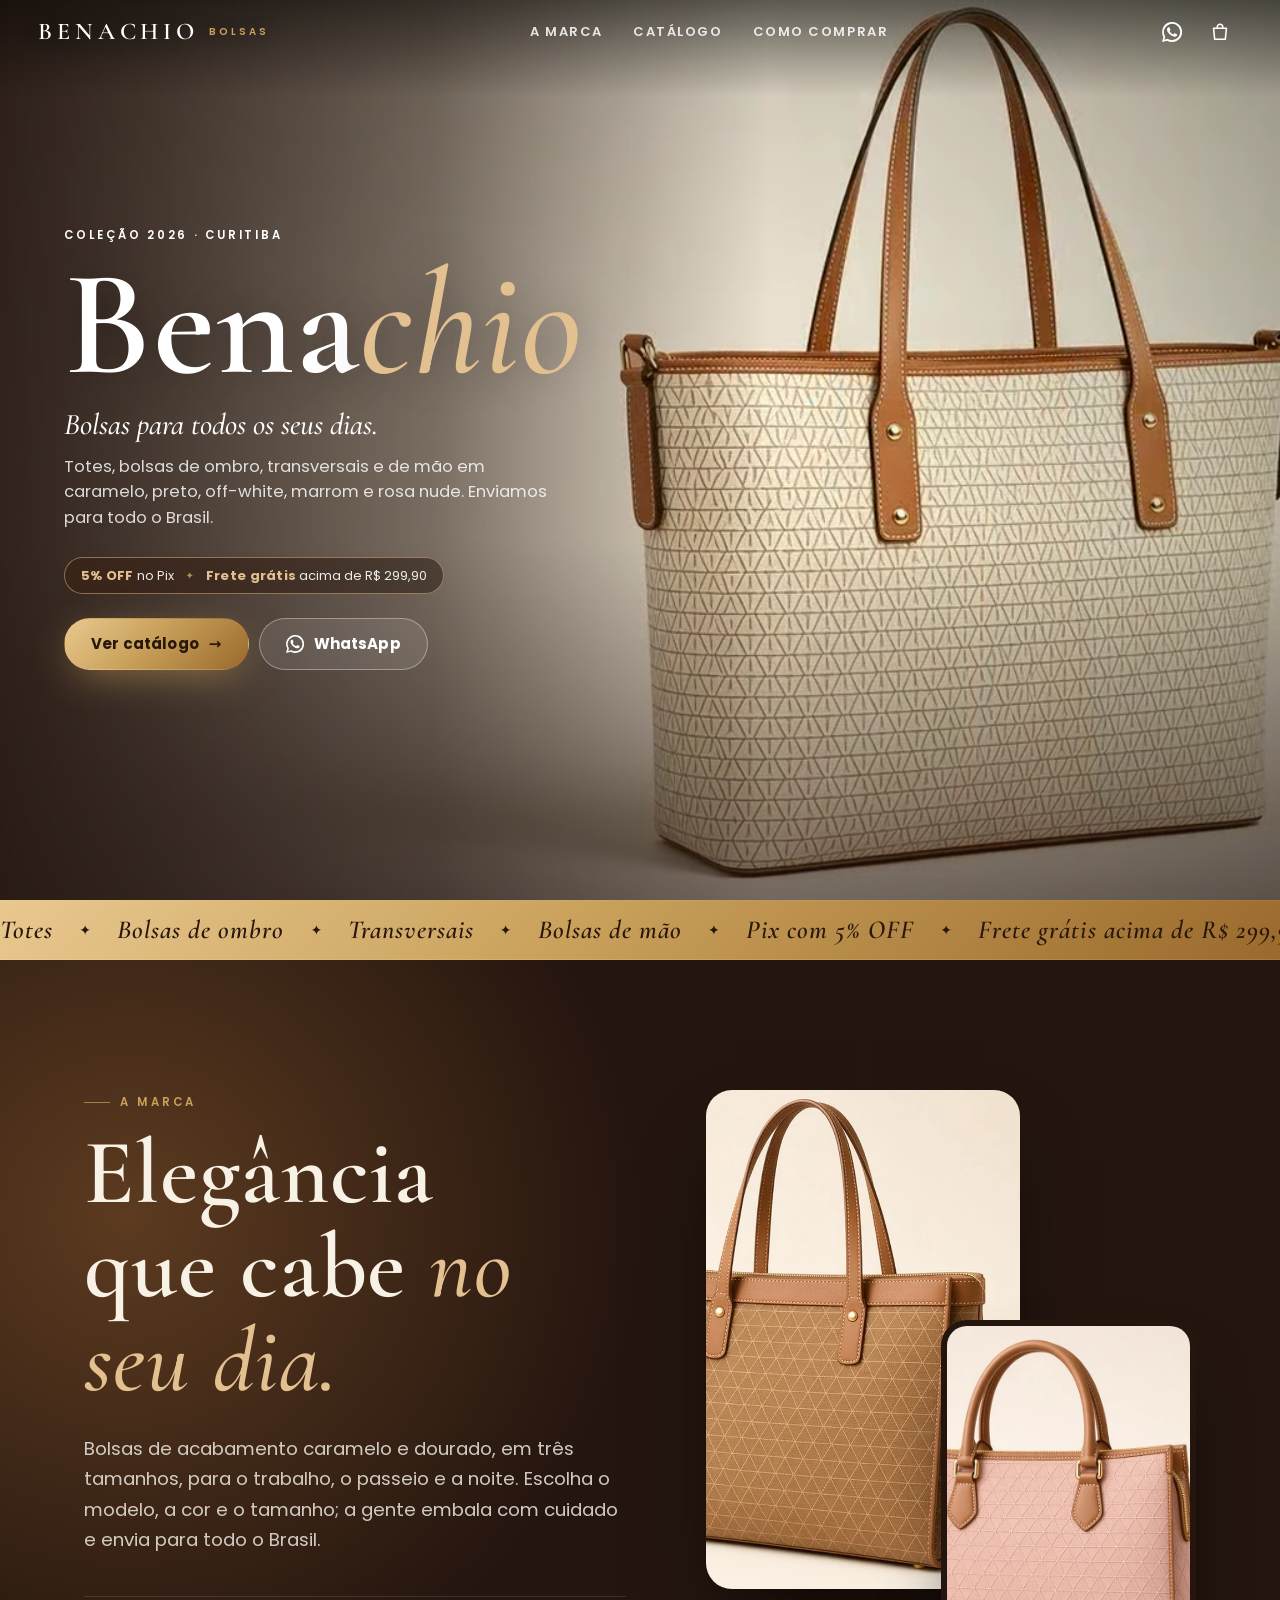
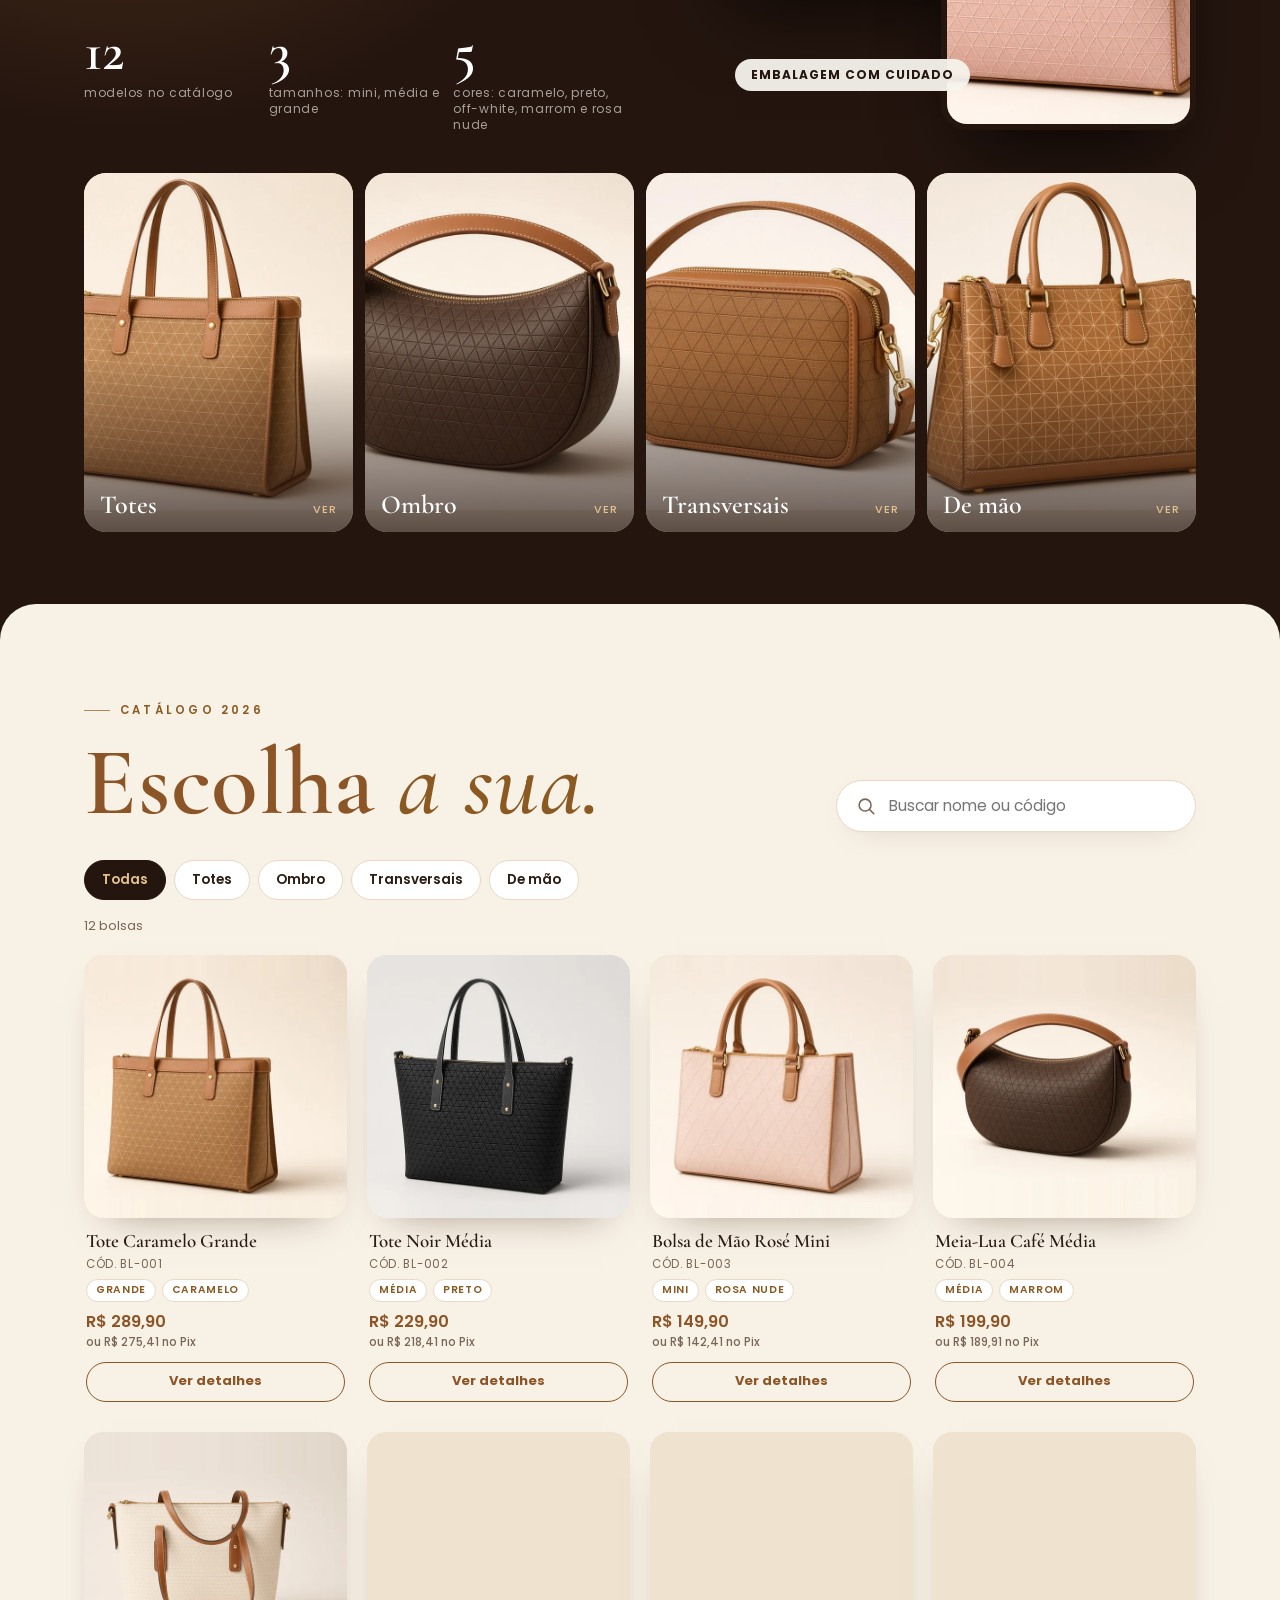
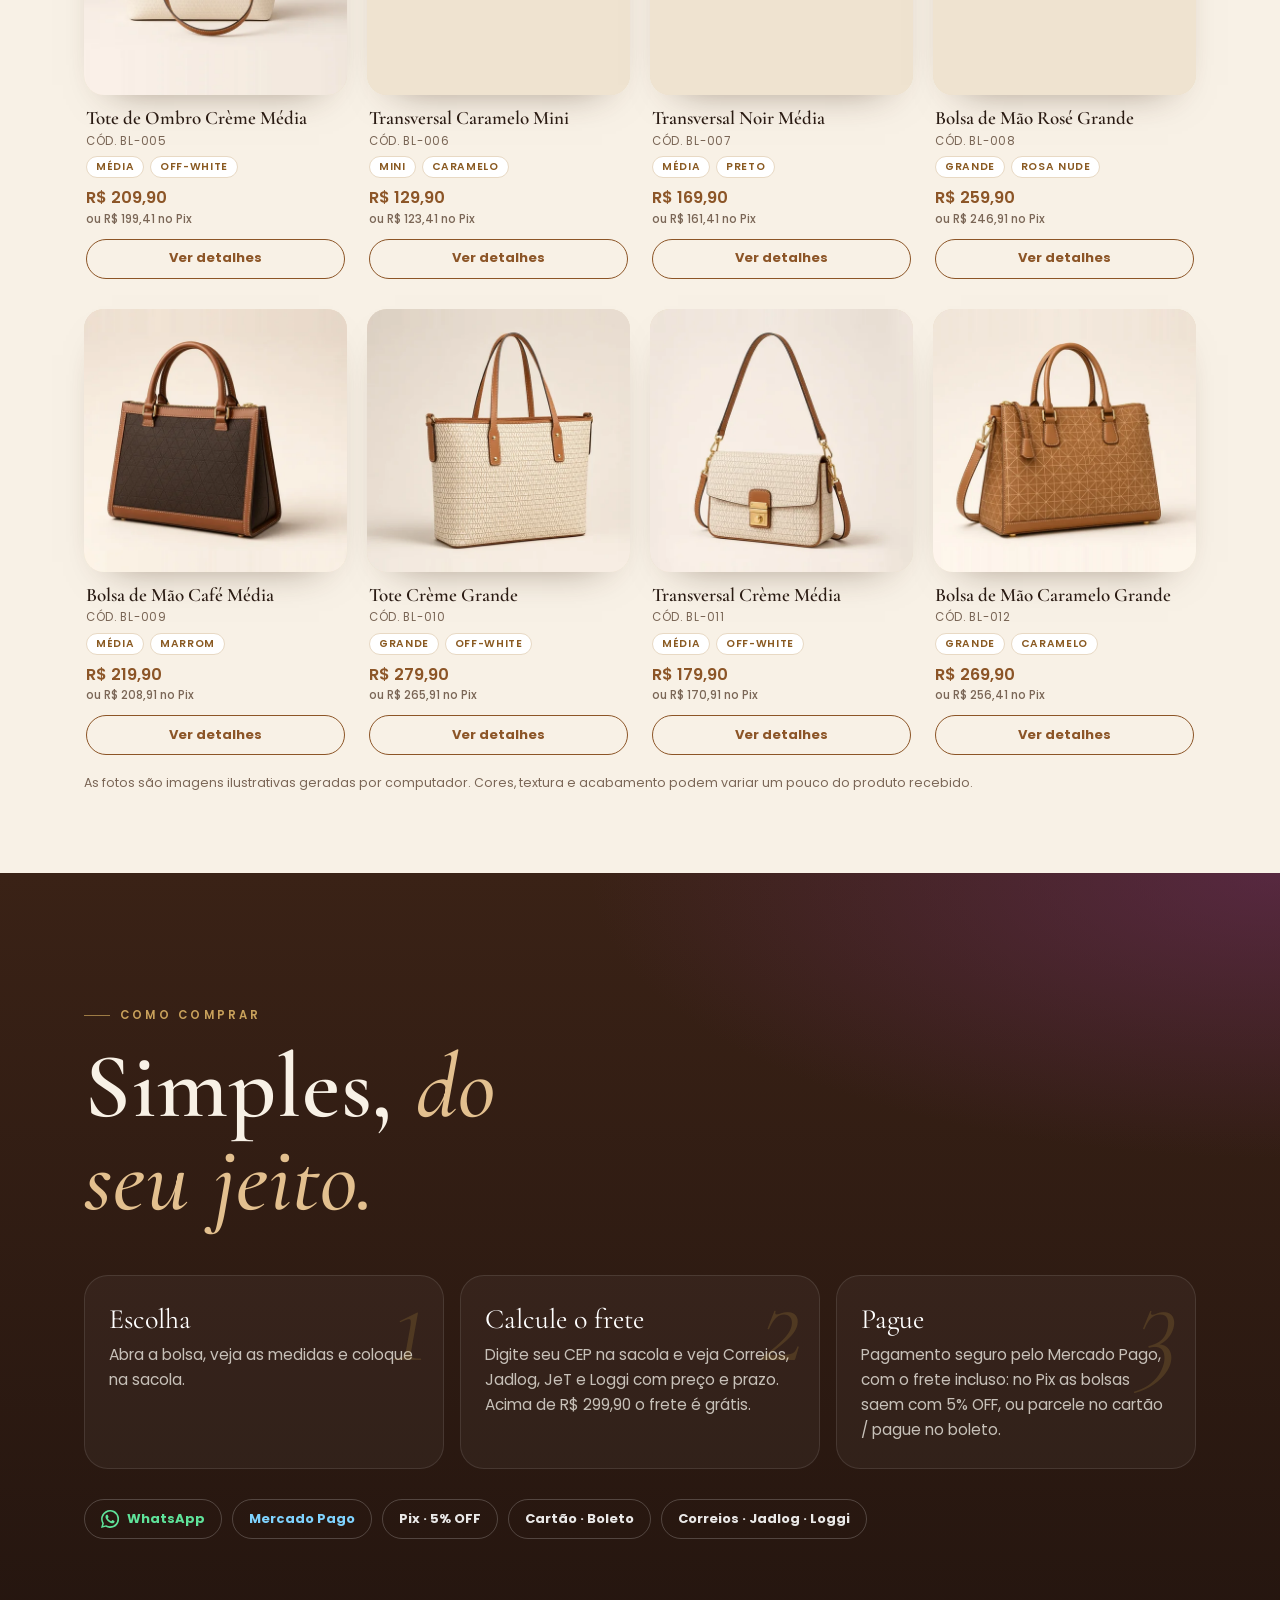
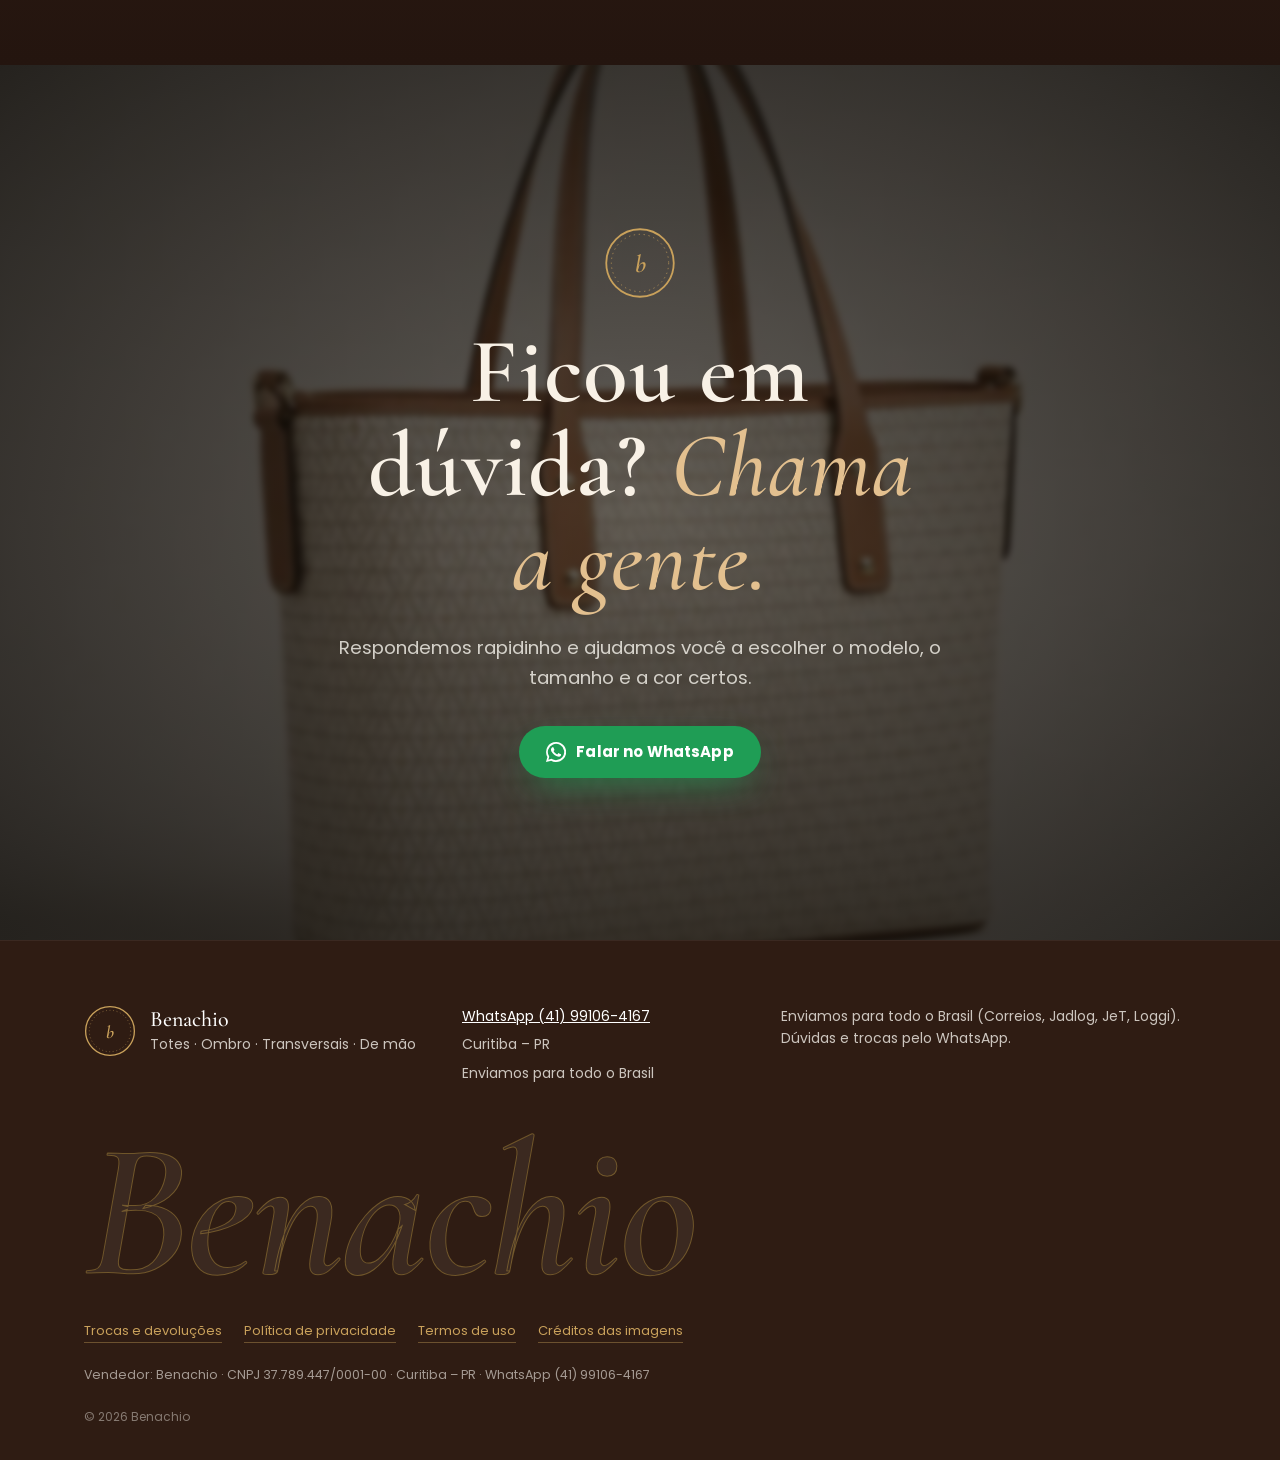
==== index.html @ b6550120 "Benachio: site da loja de bolsas" ====
<!doctype html>
<html lang="pt-BR">
<head>
<meta charset="utf-8">
<meta name="viewport" content="width=device-width, initial-scale=1, viewport-fit=cover">
<title>Benachio | Totes, bolsas de ombro, transversais e de mão · Curitiba</title>
<meta name="description" content="Benachio: totes, bolsas de ombro, transversais e de mão em caramelo, preto, off-white, marrom e rosa nude. Curitiba, envio para todo o Brasil. Pague no Pix com 5% OFF.">
<meta name="theme-color" content="#24150f">
<link rel="canonical" href="https://ricksanches5567-art.github.io/benachio/">
<link rel="icon" href="favicon.svg" type="image/svg+xml">
<meta property="og:type" content="website">
<meta property="og:locale" content="pt_BR">
<meta property="og:site_name" content="Benachio">
<meta property="og:title" content="Benachio">
<meta property="og:description" content="Totes, ombro, transversais e bolsas de mão. Curitiba | enviamos para todo o Brasil. Pix com 5% OFF.">
<meta property="og:url" content="https://ricksanches5567-art.github.io/benachio/">
<meta property="og:image" content="https://ricksanches5567-art.github.io/benachio/img/og.jpg">
<meta property="og:image:width" content="1200">
<meta property="og:image:height" content="630">
<meta name="twitter:card" content="summary_large_image">
<link rel="preconnect" href="https://fonts.googleapis.com">
<link rel="preconnect" href="https://fonts.gstatic.com" crossorigin>
<link href="https://fonts.googleapis.com/css2?family=Cormorant+Garamond:ital,wght@0,500;0,600;0,700;1,500;1,600&family=Poppins:wght@400;500;600;700&display=swap" rel="stylesheet">
<link rel="preload" as="image" href="video/hero-m-poster.webp" media="(max-width: 767px)">
<link rel="preload" as="image" href="video/hero-d-poster.webp" media="(min-width: 768px)">
<link rel="stylesheet" href="css/style.css?v=m1">
<link rel="stylesheet" href="css/bolsas.css?v=2">
<script type="application/ld+json">
{"@context":"https://schema.org","@type":"Store","name":"Benachio","url":"https://ricksanches5567-art.github.io/benachio/","address":{"@type":"PostalAddress","addressLocality":"Curitiba","addressRegion":"PR","addressCountry":"BR"},"telephone":"+55 41 99106-4167","taxID":"37.789.447/0001-00"}
</script>
</head>
<body>
<a class="skip" href="#catalogo">Pular para o catálogo</a>

<svg width="0" height="0" style="position:absolute" aria-hidden="true"><defs>
<symbol id="logo-mark" viewBox="0 0 64 64"><circle cx="32" cy="32" r="30" fill="none" stroke="currentColor" stroke-width="1.6"/><circle cx="32" cy="32" r="25.5" fill="none" stroke="currentColor" stroke-width=".6" stroke-dasharray="1.2 3.2"/><text x="32" y="40" text-anchor="middle" font-family="Cormorant Garamond, Georgia, serif" font-style="italic" font-weight="600" font-size="22" fill="currentColor">b</text></symbol>
<symbol id="ic-wa" viewBox="0 0 24 24"><path fill="currentColor" d="M17.5 14.4c-.3-.1-1.8-.9-2-1-.3-.1-.5-.1-.7.1-.2.3-.8 1-.9 1.2-.2.2-.3.2-.6.1-.3-.1-1.3-.5-2.4-1.5-.9-.8-1.5-1.8-1.7-2.1-.2-.3 0-.5.1-.6l.4-.5c.2-.2.2-.3.3-.5.1-.2 0-.4 0-.5l-.9-2.2c-.2-.6-.5-.5-.7-.5h-.6c-.2 0-.5.1-.8.4-.3.3-1 1-1 2.5s1.1 2.9 1.2 3.1c.1.2 2.1 3.2 5.1 4.5.7.3 1.3.5 1.7.6.7.2 1.4.2 1.9.1.6-.1 1.8-.7 2-1.4.2-.7.2-1.3.2-1.4-.1-.1-.3-.2-.6-.3zM12 21.8a9.8 9.8 0 0 1-5-1.4l-.4-.2-3.7 1 1-3.6-.2-.4A9.8 9.8 0 1 1 12 21.8zM12 0a12 12 0 0 0-10.3 18L0 24l6.2-1.6A12 12 0 1 0 12 0z"/></symbol>
</defs></svg>

<header class="topbar" id="topbar">
  <div class="topbar__in">
    <a class="brand" href="#top" aria-label="Benachio – início"><span class="brand__logo">Benachio</span><span class="brand__sub">Bolsas</span></a>
    <nav class="topbar__nav" aria-label="Seções"><a href="#experiencia">A marca</a><a href="#catalogo">Catálogo</a><a href="#comprar">Como comprar</a></nav>
    <div class="topbar__actions">
      <a class="icon-btn" href="https://wa.me/5541991064167" target="_blank" rel="noopener" aria-label="WhatsApp"><svg class="ic" aria-hidden="true"><use href="#ic-wa"/></svg></a>
      <button class="icon-btn cart-btn" id="openCart" aria-label="Abrir sacola">
        <svg viewBox="0 0 24 24" class="ic-line" aria-hidden="true"><path d="M5 8h14l-1.2 12H6.2z"/><path d="M9 8V6.5a3 3 0 0 1 6 0V8"/></svg>
        <span class="cart-count" id="cartCount" hidden>0</span>
      </button>
    </div>
  </div>
</header>

<main id="top">
  <section class="hero" aria-label="Benachio">
    <div class="hero__media">
      <video id="heroVideo" class="hero__video" muted autoplay loop playsinline preload="auto" aria-hidden="true" data-m="video/hero-m" data-d="video/hero-d"></video>
    </div>
    <div class="hero__shade" aria-hidden="true"></div>
    <div class="hero__content">
      <p class="eyebrow hero__eyebrow">Coleção 2026 · Curitiba</p>
      <h1 class="hero__title">Bena<em>chio</em></h1>
      <p class="hero__tag">Bolsas para todos os seus dias.</p>
      <p class="hero__sub">Totes, bolsas de ombro, transversais e de mão em caramelo, preto, off-white, marrom e rosa nude. Enviamos para todo o Brasil.</p>
      <p class="hero__promo"><span class="promo__item"><b>5% OFF</b> no Pix</span><i aria-hidden="true">✦</i><span class="promo__item"><b>Frete grátis</b> acima de R$ 299,90</span></p>
      <div class="hero__cta">
        <a class="btn btn--glow" href="#catalogo">Ver catálogo <span class="btn__arrow" aria-hidden="true">→</span></a>
        <a class="btn btn--glass" href="https://wa.me/5541991064167" target="_blank" rel="noopener"><svg class="ic" aria-hidden="true"><use href="#ic-wa"/></svg>WhatsApp</a>
      </div>
    </div>
  </section>

  <div class="ticker" aria-hidden="true"><div class="ticker__track">
    <span>Totes</span><i>✦</i><span>Bolsas de ombro</span><i>✦</i><span>Transversais</span><i>✦</i><span>Bolsas de mão</span><i>✦</i><span>Pix com 5% OFF</span><i>✦</i><span>Frete grátis acima de R$ 299,90</span><i>✦</i><span>Enviamos para todo o Brasil</span><i>✦</i>
    <span>Totes</span><i>✦</i><span>Bolsas de ombro</span><i>✦</i><span>Transversais</span><i>✦</i><span>Bolsas de mão</span><i>✦</i><span>Pix com 5% OFF</span><i>✦</i><span>Frete grátis acima de R$ 299,90</span><i>✦</i><span>Enviamos para todo o Brasil</span><i>✦</i>
  </div></div>

  <section class="manifesto section" id="experiencia">
    <div class="manifesto__glow" aria-hidden="true"></div>
    <div class="wrap manifesto__grid">
      <div class="manifesto__text reveal">
        <p class="eyebrow">A marca</p>
        <h2 class="display">Elegância que cabe <em>no seu dia.</em></h2>
        <p class="lead">Bolsas de acabamento caramelo e dourado, em três tamanhos, para o trabalho, o passeio e a noite. Escolha o modelo, a cor e o tamanho; a gente embala com cuidado e envia para todo o Brasil.</p>
        <ul class="stats">
          <li><strong><span id="statCount">12</span></strong><span>modelos no catálogo</span></li>
          <li><strong>3</strong><span>tamanhos: mini, média e grande</span></li>
          <li><strong>5</strong><span>cores: caramelo, preto, off-white, marrom e rosa nude</span></li>
        </ul>
      </div>
      <div class="manifesto__art" aria-hidden="true">
        <figure class="ed ed--a"><img src="img/ed-1.webp" alt="" width="720" height="900" loading="lazy" decoding="async"></figure>
        <figure class="ed ed--b"><img src="img/ed-2.webp" alt="" width="720" height="900" loading="lazy" decoding="async"></figure>
        <span class="ed__chip">Embalagem com cuidado</span>
      </div>
    </div>
    <div class="wrap">
      <div class="cats reveal">
        <a href="#catalogo" data-goto-cat="tote"><figure><img src="img/cat-tote.webp" alt="" loading="lazy" width="600" height="750"><figcaption>Totes<small>Ver</small></figcaption></figure></a>
        <a href="#catalogo" data-goto-cat="ombro"><figure><img src="img/cat-ombro.webp" alt="" loading="lazy" width="600" height="750"><figcaption>Ombro<small>Ver</small></figcaption></figure></a>
        <a href="#catalogo" data-goto-cat="transversal"><figure><img src="img/cat-transversal.webp" alt="" loading="lazy" width="600" height="750"><figcaption>Transversais<small>Ver</small></figcaption></figure></a>
        <a href="#catalogo" data-goto-cat="mao"><figure><img src="img/cat-mao.webp" alt="" loading="lazy" width="600" height="750"><figcaption>De mão<small>Ver</small></figcaption></figure></a>
      </div>
    </div>
  </section>

  <section class="catalog section" id="catalogo" aria-labelledby="catTitle">
    <div class="wrap">
      <div class="catalog__head">
        <div><p class="eyebrow eyebrow--plum">Catálogo 2026</p><h2 id="catTitle" class="display display--ink">Escolha <em>a sua.</em></h2></div>
        <label class="search"><svg viewBox="0 0 24 24" class="ic-line" aria-hidden="true"><circle cx="11" cy="11" r="6.5"/><path d="m16 16 4.5 4.5"/></svg>
          <input id="search" type="search" inputmode="search" data-ph="Buscar nome ou código" aria-label="Buscar por nome ou código"></label>
      </div>
      <div class="filters" id="filters" role="tablist" aria-label="Filtrar por modelo"></div>
      <p class="result-info" id="resultInfo" aria-live="polite"></p>
      <div class="grid" id="grid"></div>
      <p class="illus-note">As fotos são imagens ilustrativas geradas por computador. Cores, textura e acabamento podem variar um pouco do produto recebido.</p>
    </div>
  </section>

  <section class="howto section" id="comprar" aria-labelledby="howTitle">
    <div class="wrap">
      <p class="eyebrow">Como comprar</p>
      <h2 id="howTitle" class="display">Simples, <em>do seu jeito.</em></h2>
      <ol class="steps">
        <li class="step"><span class="step__n">1</span><h3>Escolha</h3><p>Abra a bolsa, veja as medidas e coloque na sacola.</p></li>
        <li class="step"><span class="step__n">2</span><h3>Calcule o frete</h3><p>Digite seu CEP na sacola e veja Correios, Jadlog, JeT e Loggi com preço e prazo. Acima de R$ 299,90 o frete é grátis.</p></li>
        <li class="step"><span class="step__n">3</span><h3>Pague</h3><p>Pagamento seguro pelo Mercado Pago, com o frete incluso: no Pix as bolsas saem com 5% OFF, ou parcele no cartão / pague no boleto.</p></li>
      </ol>
      <div class="pay-badges" aria-label="Formas de pagamento">
        <span class="pay pay--wa"><svg aria-hidden="true"><use href="#ic-wa"/></svg>WhatsApp</span>
        <span class="pay pay--mp">Mercado Pago</span><span class="pay">Pix · 5% OFF</span><span class="pay">Cartão · Boleto</span><span class="pay">Correios · Jadlog · Loggi</span>
      </div>
    </div>
  </section>

  <section class="cta section" aria-labelledby="ctaTitle">
    <div class="cta__bg" aria-hidden="true"><img src="img/cta.webp" alt="" loading="lazy" decoding="async" width="1280" height="720"></div>
    <div class="wrap cta__in">
      <svg class="cta__mark" aria-hidden="true"><use href="#logo-mark"/></svg>
      <h2 id="ctaTitle" class="display">Ficou em dúvida? <em>Chama a gente.</em></h2>
      <p class="lead">Respondemos rapidinho e ajudamos você a escolher o modelo, o tamanho e a cor certos.</p>
      <div class="cta__btns"><a class="btn btn--wa-solid" href="https://wa.me/5541991064167?text=Ol%C3%A1!%20Vim%20pelo%20site%20da%20Benachio." target="_blank" rel="noopener"><svg aria-hidden="true"><use href="#ic-wa"/></svg>Falar no WhatsApp</a></div>
    </div>
  </section>
</main>

<footer class="footer">
  <div class="wrap footer__in">
    <div class="footer__brand"><svg class="footer__mark" aria-hidden="true"><use href="#logo-mark"/></svg><div><p class="footer__name">Benachio</p><p>Totes · Ombro · Transversais · De mão</p></div></div>
    <ul class="footer__list">
      <li><a href="https://wa.me/5541991064167" target="_blank" rel="noopener">WhatsApp (41) 99106-4167</a></li>
      <li>Curitiba – PR</li>
      <li>Enviamos para todo o Brasil</li>
    </ul>
    <p class="footer__note">Enviamos para todo o Brasil (Correios, Jadlog, JeT, Loggi). Dúvidas e trocas pelo WhatsApp.</p>
    <p class="footer__big" aria-hidden="true">Benachio</p>
    <nav class="footer__legal" aria-label="Informações legais"><a href="trocas.html">Trocas e devoluções</a><a href="privacidade.html">Política de privacidade</a><a href="termos.html">Termos de uso</a><a href="creditos.html">Créditos das imagens</a></nav>
    <p class="footer__seller">Vendedor: Benachio · CNPJ 37.789.447/0001-00 · Curitiba – PR · WhatsApp (41) 99106-4167</p>
    <p class="footer__copy">© <span id="year"></span> Benachio</p>
  </div>
</footer>

<div class="modal" id="productModal" role="dialog" aria-modal="true" aria-labelledby="pmTitle" hidden>
  <div class="modal__backdrop" data-close></div>
  <div class="modal__panel"><button class="close-btn" data-close aria-label="Fechar">&times;</button><div class="pm" id="pmBody"></div></div>
</div>

<div class="drawer" id="cartDrawer" role="dialog" aria-modal="true" aria-labelledby="cartTitle" hidden>
  <div class="drawer__backdrop" data-close-cart></div>
  <aside class="drawer__panel">
    <div class="drawer__head">
      <button class="back-btn" id="cartBack" aria-label="Voltar para a sacola" hidden>&larr;</button>
      <h2 id="cartTitle">Sua sacola</h2>
      <button class="close-btn" data-close-cart aria-label="Fechar sacola">&times;</button>
    </div>
    <ol class="cart-steps" aria-hidden="true"><li class="on">Sacola</li><li>Entrega e pagamento</li></ol>
    <div class="drawer__body" id="cartItems"></div>
    <div class="drawer__foot" id="cartFoot">
      <div class="sums">
        <div class="sumrow"><span>Subtotal</span><span id="cartSubtotal">R$ 0,00</span></div>
        <div class="sumrow sumrow--off" id="sumPix" hidden><span>Desconto Pix (5%)</span><span id="cartPix">−R$ 0,00</span></div>
        <div class="sumrow"><span id="cartFreteLabel">Frete</span><span id="cartFrete">Informe o CEP</span></div>
        <div class="sumrow sumrow--total"><span id="cartTotalLabel">Total</span><strong id="cartTotal">R$ 0,00</strong></div>
        <p class="pix-note" id="pixNote" hidden></p>
        <p class="ship-note" id="shipNote">Calcule o frete pelo CEP para ver o total.</p>
      </div>
      <p class="pay-msg" id="payMsg" role="alert" hidden></p>
      <button class="btn btn--grad btn--block" id="cartNext" hidden>Continuar para entrega e pagamento</button>
      <button class="btn btn--mp btn--block" id="checkoutMp" type="button" hidden>Pagar com Mercado Pago</button>
      <p class="mp-secure" id="mpSecure"><svg viewBox="0 0 24 24" class="ic-line" aria-hidden="true"><rect x="5" y="10.5" width="14" height="10" rx="2"/><path d="M8 10.5V8a4 4 0 0 1 8 0v2.5"/></svg><span id="mpSecureTxt">Pix, cartão ou boleto · ambiente seguro do Mercado Pago</span></p>
      <p class="legal-note" id="legalNote" hidden>Ao pagar você concorda com os <a href="termos.html" target="_blank" rel="noopener">Termos de uso</a> e a <a href="privacidade.html" target="_blank" rel="noopener">Política de privacidade</a>. Arrependimento em até 7 dias: veja <a href="trocas.html" target="_blank" rel="noopener">Trocas e devoluções</a>.</p>
      <button class="btn btn--wa btn--block" id="checkoutWa" type="button"><svg aria-hidden="true"><use href="#ic-wa"/></svg><span id="checkoutWaLabel">Finalizar pelo WhatsApp</span></button>
    </div>
  </aside>
</div>

<div class="modal order" id="orderPanel" role="dialog" aria-modal="true" aria-labelledby="orderTitle" hidden>
  <div class="modal__backdrop" data-close-order></div>
  <div class="order__panel">
    <button class="close-btn" data-close-order aria-label="Fechar">&times;</button>
    <span class="order__logo" aria-hidden="true"><svg><use href="#logo-mark"/></svg></span>
    <span class="order__icon" id="orderIcon" aria-hidden="true"></span>
    <p class="eyebrow" id="orderEyebrow"></p>
    <h2 class="display" id="orderTitle"></h2>
    <p class="order__msg" id="orderMsg"></p>
    <p class="order__id" id="orderId"></p>
    <div class="order__btns" id="orderBtns"></div>
  </div>
</div>
<div class="toast" id="toast" role="status" aria-live="polite" hidden></div>

<script src="config.js"></script>
<script src="js/app.js?v=1"></script>
</body>
</html>
---- css/style.css ----
/* Gold Tabacaria — base do layout */
:root{
  --ink:#0b0a07; --ink-2:#17130b; --plum:#b98c26; --plum-2:#d4a63a; --plum-3:#241b07;
  --rose:#e8c766; --rose-2:#f0d890; --blush:#f8eed2; --gold:#e0b64a;
  --cream:#f8f5ee; --cream-2:#efe9db; --sand:#e4dac4; --text:#1d1a12; --muted:#6f6a5b; --line:#e6dfcb;
  --wa:#1f9d55; --mp:#009ee3; --radius:18px;
  --serif:"Fraunces", Georgia, "Times New Roman", serif;
  --sans:"Manrope", system-ui, -apple-system, "Segoe UI", Roboto, Arial, sans-serif;
  --ease-out:cubic-bezier(.16,1,.3,1);
  --pad:clamp(18px,5vw,64px);
}
*{box-sizing:border-box}
html{-webkit-text-size-adjust:100%}
html.lenis,html.lenis body{height:auto}
.lenis.lenis-smooth{scroll-behavior:auto!important}
.lenis.lenis-stopped{overflow:hidden}
body{margin:0;background:var(--ink);color:var(--cream);font:400 15.5px/1.6 var(--sans);-webkit-font-smoothing:antialiased;overflow-x:hidden}
img,video,canvas{max-width:100%;display:block}
button{font:inherit;color:inherit;cursor:pointer}
a{color:inherit}
[hidden]{display:none!important}
.wrap{width:100%;max-width:1240px;margin:0 auto;padding:0 var(--pad)}
.skip{position:absolute;left:-999px}.skip:focus{left:12px;top:12px;background:#fff;color:var(--ink);padding:8px 12px;z-index:200}
.ic-line{width:22px;height:22px;fill:none;stroke:currentColor;stroke-width:1.7;stroke-linecap:round;stroke-linejoin:round}
.ic-line .fill{fill:currentColor;stroke:none}
.ic{width:20px;height:20px}
:focus-visible{outline:2px solid var(--gold);outline-offset:3px}

.eyebrow{display:inline-flex;align-items:center;gap:10px;margin:0 0 18px;font:600 11.5px/1 var(--sans);letter-spacing:.28em;text-transform:uppercase;color:var(--gold)}
.eyebrow::before{content:"";width:26px;height:1px;background:currentColor;opacity:.7}
.hero__eyebrow::before{display:none}
.eyebrow--plum{color:var(--plum-2)}
.display{margin:0;font:300 clamp(40px,8.4vw,92px)/.98 var(--serif);letter-spacing:-.025em;font-variation-settings:"opsz" 144}
.display em{font-style:italic;font-weight:400;color:var(--rose)}
.display--ink{color:var(--plum)}
.display--ink em{color:var(--plum-2)}
.lead{font-size:clamp(16px,1.6vw,18.5px);line-height:1.65;color:rgba(248,245,238,.8);max-width:34em;margin:26px 0 0}

/* ------------ topbar ------------ */
.topbar{position:fixed;inset:0 0 auto 0;z-index:60;color:#fff;transition:background .4s,backdrop-filter .4s,box-shadow .4s}
.topbar::before{content:"";position:absolute;inset:0 0 auto 0;height:150%;z-index:-1;pointer-events:none;background:linear-gradient(to bottom,rgba(8,6,3,.55),rgba(8,6,3,0));transition:opacity .4s}
.topbar.is-solid{background:rgba(11,9,6,.82);backdrop-filter:saturate(1.3) blur(14px);-webkit-backdrop-filter:saturate(1.3) blur(14px);box-shadow:0 1px 0 rgba(255,255,255,.06)}
.topbar.is-solid::before{opacity:0}
.topbar__in{display:flex;align-items:center;justify-content:space-between;gap:16px;height:64px;padding:0 clamp(14px,3vw,40px);padding-top:env(safe-area-inset-top)}
.brand{display:flex;align-items:center;gap:10px;text-decoration:none;text-shadow:0 1px 18px rgba(0,0,0,.4)}
.brand__mark{width:38px;height:38px;color:#fff;filter:drop-shadow(0 1px 8px rgba(0,0,0,.35))}
.brand__word{font:500 17px/1 var(--serif);letter-spacing:.01em;white-space:nowrap}
.brand__word b{font-weight:600;letter-spacing:.06em}
.brand__word i{font-weight:400;opacity:.92}
.topbar__nav{display:none;gap:30px;font-size:13px;font-weight:600;letter-spacing:.12em;text-transform:uppercase}
.topbar__nav a{text-decoration:none;opacity:.85;position:relative}
.topbar__nav a::after{content:"";position:absolute;left:0;right:0;bottom:-6px;height:1px;background:currentColor;transform:scaleX(0);transform-origin:left;transition:transform .4s var(--ease-out)}
.topbar__nav a:hover{opacity:1}.topbar__nav a:hover::after{transform:scaleX(1)}
.topbar__actions{display:flex;gap:4px}
.icon-btn{position:relative;display:grid;place-items:center;width:44px;height:44px;border-radius:50%;border:0;background:transparent;color:#fff;text-decoration:none;transition:background .2s}
.icon-btn:hover{background:rgba(255,255,255,.12)}
.cart-count{position:absolute;top:3px;right:1px;min-width:19px;height:19px;padding:0 5px;border-radius:10px;background:var(--gold);color:var(--ink);font:700 11px/19px var(--sans);text-align:center}

/* ------------ hero ------------ */
.hero{position:relative;height:100vh;height:100svh;min-height:600px;overflow:hidden;background:var(--ink) url(../video/hero-m-poster.webp) center/cover no-repeat;isolation:isolate}
.hero__media{position:absolute;inset:0;z-index:-2}
.hero__video{width:100%;height:100%;object-fit:cover;transform-origin:50% 40%}
.hero__shade{position:absolute;inset:0;z-index:-1;background:
  linear-gradient(to top,rgba(14,5,11,.92) 0%,rgba(14,5,11,.55) 34%,rgba(14,5,11,0) 62%),
  radial-gradient(120% 70% at 50% 110%,rgba(60,45,10,.55),transparent 60%)}
.hero__content{position:absolute;left:0;right:0;bottom:0;padding:0 var(--pad) calc(78px + env(safe-area-inset-bottom))}
.hero__eyebrow{color:#fff;letter-spacing:.24em;margin-bottom:16px}
.hero__eyebrow .dot{width:7px;height:7px;border-radius:50%;background:var(--gold);box-shadow:0 0 0 0 rgba(224,182,74,.7);animation:pulse 2.4s infinite}
.hero__title{margin:0;font:300 clamp(64px,19vw,196px)/.86 var(--serif);letter-spacing:-.045em;color:#fff;text-shadow:0 2px 40px rgba(0,0,0,.35);font-variation-settings:"opsz" 144}
.hero__title em{font-style:italic;font-weight:400;color:var(--rose)}
.hero__title .ch{display:inline-block;will-change:transform}
.hero__title .word{display:inline-block;overflow:hidden;padding:0 .02em .08em;margin-bottom:-.08em;vertical-align:top}
.hero__tag{margin:14px 0 0;font:400 italic clamp(19px,2.6vw,28px)/1.25 var(--serif);color:#fff}
.hero__sub{margin:10px 0 26px;font-size:15px;line-height:1.55;color:rgba(255,255,255,.82);max-width:30em}
.hero__cta{display:flex;flex-wrap:wrap;gap:10px}
@media (max-width:420px){.hero__cta .btn{min-height:50px;padding:0 20px;font-size:14.5px}}
.hero__cue{display:none;position:absolute;left:50%;bottom:calc(18px + env(safe-area-inset-bottom));width:26px;height:42px;margin-left:-13px;border:1.5px solid rgba(255,255,255,.55);border-radius:20px}
.hero__cue span{position:absolute;left:50%;top:8px;width:3px;height:8px;margin-left:-1.5px;border-radius:2px;background:#fff;animation:cue 1.8s var(--ease-out) infinite}
.btn--glass .ic{width:18px;height:18px}
.hero__badge{display:none;position:absolute;right:clamp(24px,5vw,72px);bottom:clamp(40px,10vh,110px);width:132px;height:132px;color:#fff}
.hero__badge>svg:first-child{width:100%;height:100%;animation:spin 22s linear infinite}
.hero__badge text{font:600 10.4px/1 var(--sans);letter-spacing:.32em;fill:currentColor}
.hero__badge-mark{position:absolute;inset:34px;width:64px;height:64px;color:var(--gold)}

/* ------------ buttons ------------ */
.btn{position:relative;display:inline-flex;align-items:center;justify-content:center;gap:10px;min-height:52px;padding:0 26px;border-radius:999px;border:1px solid transparent;font-weight:700;font-size:15px;letter-spacing:.01em;text-decoration:none;overflow:hidden;transition:transform .25s var(--ease-out),background .25s,box-shadow .3s,color .25s}
.btn svg{width:20px;height:20px;flex:none}
.btn:active{transform:translateY(1px) scale(.985)}
.btn--glow{background:var(--cream);color:var(--ink);box-shadow:0 0 0 0 rgba(224,182,74,.0),0 14px 40px -12px rgba(224,182,74,.65)}
.btn--glow::after{content:"";position:absolute;top:0;bottom:0;left:-60%;width:40%;background:linear-gradient(100deg,transparent,rgba(255,255,255,.75),transparent);transform:skewX(-20deg);transition:left .7s var(--ease-out)}
.btn--glow:hover::after{left:130%}
.btn--glow:hover{transform:translateY(-2px);box-shadow:0 18px 50px -12px rgba(224,182,74,.85)}
.btn__arrow{transition:transform .3s var(--ease-out)}.btn:hover .btn__arrow{transform:translateX(4px)}
.btn--glass{background:rgba(255,255,255,.1);border-color:rgba(255,255,255,.35);color:#fff;backdrop-filter:blur(8px);-webkit-backdrop-filter:blur(8px)}
.btn--glass:hover{background:rgba(255,255,255,.18)}
.btn--plum{background:var(--plum);color:#fff;width:100%}
.btn--plum:hover{background:var(--plum-2)}
.btn--wa{background:var(--wa);color:#fff;width:100%}
.btn--wa-solid{background:var(--wa);color:#fff;box-shadow:0 14px 36px -14px rgba(31,157,85,.9)}
.btn--wa-solid:hover{transform:translateY(-2px)}
.btn--mp{background:var(--mp);color:#fff;width:100%}
.btn--wa-outline{background:#fff;color:var(--wa);border-color:var(--wa);width:100%}
.btn[disabled]{opacity:.45;cursor:not-allowed}

/* ------------ ticker ------------ */
.ticker{position:relative;z-index:2;overflow:hidden;background:var(--plum);border-block:1px solid rgba(255,255,255,.08);padding:16px 0}
.ticker__track{display:flex;width:max-content;align-items:center;gap:26px;white-space:nowrap;animation:marquee 34s linear infinite;will-change:transform}
.ticker span{font:400 italic clamp(20px,3vw,30px)/1 var(--serif);color:var(--cream)}
.ticker i{font-style:normal;color:var(--gold);font-size:14px}
.ticker.is-skew .ticker__track{animation-play-state:running}

/* ------------ sections common ------------ */
.section{position:relative}
.js.motion .section .rise{opacity:0;transform:translateY(28px);transition:opacity 1s var(--ease-out),transform 1s var(--ease-out)}
.js.motion .section .rise.in{opacity:1;transform:none}

/* ------------ manifesto ------------ */
.manifesto{padding:clamp(90px,14vh,150px) 0 clamp(80px,12vh,130px);overflow:hidden;background:var(--ink)}
.manifesto__glow{position:absolute;width:80vmax;height:80vmax;left:-30vmax;top:-20vmax;background:radial-gradient(closest-side,rgba(107,45,92,.55),transparent);pointer-events:none}
.manifesto__grid{position:relative;display:grid;gap:56px;align-items:center}
.manifesto .display{max-width:11ch}
.stats{list-style:none;margin:40px 0 0;padding:26px 0 0;display:grid;grid-template-columns:repeat(3,1fr);gap:12px;border-top:1px solid rgba(255,255,255,.12)}
.stats li{display:flex;flex-direction:column;gap:6px}
.stats strong{font:300 clamp(34px,5.5vw,56px)/1 var(--serif);color:#fff;letter-spacing:-.02em}
.stats li>span{font-size:12px;letter-spacing:.06em;color:rgba(248,245,238,.62);line-height:1.35}
.manifesto__art{position:relative;height:clamp(440px,118vw,640px)}
.ed{position:absolute;margin:0;overflow:hidden;border-radius:26px;box-shadow:0 40px 80px -30px rgba(0,0,0,.8)}
.ed img{width:100%;height:100%;object-fit:cover}
.ed--a{left:0;top:0;width:64%;height:78%}
.ed--b{right:0;bottom:0;width:52%;height:64%;border:6px solid var(--ink)}
.ed__ring{position:absolute;right:4%;top:-4%;width:42%;fill:none;stroke:var(--gold);stroke-width:.8;opacity:.6;animation:spin 40s linear infinite}
.ed__ring-in{stroke-dasharray:2 6}
.ed__chip{position:absolute;left:6%;bottom:6%;padding:10px 16px;border-radius:999px;background:rgba(248,245,238,.94);color:var(--ink);font:700 12px/1 var(--sans);letter-spacing:.08em;text-transform:uppercase;box-shadow:0 18px 40px -16px rgba(0,0,0,.6)}

/* ------------ chapters (coleção) ------------ */
.chapters{position:relative;background:var(--ink-2)}
.chapters__stage{position:relative}
.chapters__canvas,.chapters__shade,.chapters__rail{display:none}
.chapters__label{position:relative;padding:80px var(--pad) 0}
.chapters__list{display:grid;gap:40px;padding:24px var(--pad) 90px}
.chapter{position:relative;border-radius:24px;overflow:hidden}
.chapter__img{width:100%;height:auto;aspect-ratio:3/4;object-fit:cover}
.chapter__copy{padding:20px 4px 0}
.chapter__num{font:500 13px/1 var(--sans);letter-spacing:.2em;color:var(--gold)}
.chapter h3{margin:8px 0 10px;font:300 clamp(48px,12vw,120px)/.92 var(--serif);letter-spacing:-.035em;color:#fff}
.chapter p{margin:0 0 18px;color:rgba(248,245,238,.82);max-width:26em;font-size:16px}
.chip-link{display:inline-flex;align-items:center;min-height:44px;padding:0 20px;border-radius:999px;border:1px solid rgba(255,255,255,.4);color:#fff;text-decoration:none;font-weight:700;font-size:14px;backdrop-filter:blur(8px);-webkit-backdrop-filter:blur(8px);background:rgba(255,255,255,.08);transition:background .25s,color .25s}
.chip-link:hover{background:var(--cream);color:var(--ink)}

.js.motion .chapters{height:440vh}
.js.motion .chapters__stage{position:sticky;top:0;height:100vh;height:100svh;overflow:hidden}
.js.motion .chapters__canvas{display:block;position:absolute;inset:0;width:100%;height:100%}
.js.motion .chapters__shade{display:block;position:absolute;inset:0;pointer-events:none;background:linear-gradient(to top,rgba(18,7,15,.94) 0%,rgba(18,7,15,.6) 30%,rgba(18,7,15,0) 58%),linear-gradient(to bottom,rgba(18,7,15,.5),rgba(18,7,15,0) 22%)}
.js.motion .chapters__label{position:absolute;top:80px;left:var(--pad);padding:0;z-index:3;color:#fff}
.js.motion .chapters__rail{display:flex;position:absolute;z-index:3;top:80px;right:var(--pad);gap:14px;list-style:none;margin:0;padding:0;font:600 11px/1 var(--sans);letter-spacing:.14em;color:rgba(255,255,255,.45)}
.js.motion .chapters__rail li{position:relative;padding-bottom:8px;transition:color .4s}
.js.motion .chapters__rail li::after{content:"";position:absolute;left:0;bottom:0;height:2px;width:100%;background:currentColor;transform:scaleX(.35);transform-origin:left;transition:transform .5s var(--ease-out)}
.js.motion .chapters__rail li.on{color:#fff}.js.motion .chapters__rail li.on::after{transform:scaleX(1);background:var(--gold)}
.js.motion .chapters__list{position:absolute;inset:0;display:block;padding:0;z-index:2}
.js.motion .chapter{position:absolute;left:0;right:0;bottom:0;border-radius:0;overflow:visible;visibility:hidden;padding:0 var(--pad) calc(48px + env(safe-area-inset-bottom))}
.js.motion .chapter__img{display:none}
.js.motion .chapter__copy{padding:0;opacity:0;will-change:transform,opacity}
.js.motion .chapter h3{text-shadow:0 2px 30px rgba(0,0,0,.45)}
.js.motion .chapter.on{visibility:visible}

/* ------------ details (vídeo) ------------ */
.details{position:relative;background:var(--ink-2)}
.details__stage{position:relative;min-height:100vh;min-height:100svh;overflow:hidden;display:flex;align-items:flex-end}
.details__frame{position:absolute;inset:0;background:#1b0c17 url(../video/detail-m-poster.webp) center/cover no-repeat}
.details__video{width:100%;height:100%;object-fit:cover}
.details__shade{position:absolute;inset:0;background:linear-gradient(to top,rgba(14,5,11,.95) 0%,rgba(14,5,11,.7) 38%,rgba(14,5,11,.05) 70%);pointer-events:none}
.details__copy{position:relative;z-index:2;padding:0 var(--pad) 64px;width:100%}
.details .display{max-width:9ch}
.feats{list-style:none;margin:28px 0 0;padding:0;display:grid;gap:14px;max-width:460px}
.feats li{display:flex;align-items:center;gap:14px;font-size:15px;color:rgba(248,245,238,.86)}
.feats b{color:#fff;font-weight:700}
.feats svg{flex:none;width:40px;height:40px;padding:8px;border-radius:50%;border:1px solid rgba(224,182,74,.45);fill:none;stroke:var(--gold);stroke-width:1.6;stroke-linecap:round;stroke-linejoin:round}
.js.motion .details{height:230vh}
.js.motion .details__stage{position:sticky;top:0;height:100vh;height:100svh}
.js.motion .details__frame{clip-path:inset(12% 7% 30% 7% round 28px);will-change:clip-path}

/* ------------ catalog ------------ */
.catalog{position:relative;z-index:3;background:var(--cream);color:var(--text);border-radius:36px 36px 0 0;margin-top:-36px;padding:clamp(70px,10vh,110px) 0 80px;scroll-margin-top:30px}
.catalog__head{display:flex;flex-direction:column;gap:22px}
.catalog .display{font-size:clamp(46px,9vw,96px)}
.search{display:flex;align-items:center;gap:10px;background:#fff;border:1px solid var(--line);border-radius:999px;padding:0 18px;height:52px;color:var(--muted);box-shadow:0 10px 30px -22px rgba(60,45,10,.5)}
.search input{flex:1;border:0;outline:0;background:transparent;font:inherit;color:var(--text);min-width:0}
.search:focus-within{border-color:var(--plum-2);box-shadow:0 0 0 4px rgba(107,45,92,.12)}
.filters{display:flex;gap:8px;overflow-x:auto;margin:22px calc(-1 * var(--pad)) 4px;padding:2px var(--pad) 10px;scrollbar-width:none}
.filters::-webkit-scrollbar{display:none}
.chip{flex:none;height:40px;padding:0 17px;border-radius:999px;border:1px solid var(--line);background:#fff;color:var(--text);font-size:13.5px;font-weight:600;white-space:nowrap;transition:background .2s,color .2s,border-color .2s}
.chip:hover{border-color:var(--plum-2)}
.chip[aria-selected="true"]{background:var(--plum);border-color:var(--plum);color:#fff}
.result-info{margin:6px 0 18px;color:var(--muted);font-size:13px}
.grid{display:grid;grid-template-columns:repeat(2,minmax(0,1fr));gap:22px 14px}
.card{display:flex;flex-direction:column;background:transparent}
.card__img{position:relative;aspect-ratio:4/5;background:var(--cream-2);overflow:hidden;border:0;padding:0;width:100%;border-radius:var(--radius);box-shadow:0 18px 40px -28px rgba(60,45,10,.55)}
.card__img::after{pointer-events:none;z-index:2;content:"Ver peça";position:absolute;left:50%;bottom:30px;transform:translate(-50%,10px);opacity:0;padding:9px 16px;border-radius:999px;background:rgba(248,245,238,.95);color:var(--plum);font:700 12px/1 var(--sans);letter-spacing:.06em;transition:opacity .3s,transform .4s var(--ease-out)}
.card:hover .card__img::after{opacity:1;transform:translate(-50%,0)}
.card__tag{position:absolute;left:10px;top:10px;z-index:1;background:rgba(248,245,238,.92);color:var(--plum);font:700 10.5px/1 var(--sans);letter-spacing:.06em;padding:6px 9px;border-radius:999px}
.card__body{display:flex;flex-direction:column;gap:2px;padding:12px 2px 0;flex:1}
.card__name{margin:0;font:500 16px/1.25 var(--serif);color:var(--text)}
.card__code{font-size:11.5px;color:var(--muted);letter-spacing:.06em;text-transform:uppercase}
.card__price{margin-top:auto;padding-top:6px;font:600 19px/1 var(--serif);color:var(--plum)}
.card__btn{margin-top:10px;height:40px;border-radius:999px;border:1px solid var(--plum);background:transparent;color:var(--plum);font-weight:700;font-size:13px;transition:background .2s,color .2s}
.card__btn:hover{background:var(--plum);color:#fff}
.empty{grid-column:1/-1;text-align:center;padding:40px 10px;color:var(--muted)}

/* ------------ carrossel de fotos (card e página da peça) ------------ */
.car{position:relative;width:100%;height:100%;background:var(--cream-2)}
.car__track{display:flex;width:100%;height:100%;overflow-x:auto;overflow-y:hidden;scroll-snap-type:x mandatory;scrollbar-width:none;overscroll-behavior-x:contain;-webkit-overflow-scrolling:touch;outline:0}
.car__track::-webkit-scrollbar{display:none}
.car__slide{flex:0 0 100%;width:100%;height:100%;scroll-snap-align:start;scroll-snap-stop:always;display:block;border:0;padding:0;margin:0;background:var(--cream-2);cursor:pointer;overflow:hidden}
.car__slide img{display:block;width:100%;height:100%;image-rendering:auto}
.car__slide img.fit-cover{object-fit:cover}
.car__slide img.fit-contain{object-fit:contain}
.car__nav{position:absolute;top:50%;z-index:3;width:38px;height:38px;margin-top:-19px;display:grid;place-items:center;border:0;border-radius:50%;padding:0;background:rgba(248,245,238,.94);color:var(--plum);box-shadow:0 8px 20px -10px rgba(11,9,6,.55);cursor:pointer;opacity:0;transition:opacity .25s,background .2s}
.car__nav svg{width:18px;height:18px;fill:none;stroke:currentColor;stroke-width:2.2;stroke-linecap:round;stroke-linejoin:round}
.car__nav--prev{left:8px}.car__nav--next{right:8px}
.car__nav:hover{background:#fff}
.car:hover .car__nav,.car__nav:focus-visible{opacity:1}
.car__nav[disabled]{opacity:0!important;pointer-events:none}
.car__dots{position:absolute;left:0;right:0;bottom:6px;z-index:3;display:flex;justify-content:center;gap:0;pointer-events:none}
.car__dots button{pointer-events:auto;width:18px;height:18px;border:0;padding:0;background:none;cursor:pointer}
.car__dots button::before{content:"";display:block;width:7px;height:7px;margin:auto;border-radius:99px;background:rgba(255,255,255,.75);box-shadow:0 0 0 1px rgba(60,45,10,.28);transition:width .25s,background .25s}
.car__dots button[aria-current="true"]::before{width:18px;background:var(--plum)}
@media (hover:none) and (pointer:coarse){.car--t .car__nav{display:none}}
.car--p{aspect-ratio:4/5;height:auto;max-height:calc(100vh - 120px);max-height:calc(100dvh - 120px)}
.car--p .car__slide{cursor:default}
.car--p .car__nav{opacity:.92;width:44px;height:44px;margin-top:-22px}
.car--p .car__nav--prev{left:12px}.car--p .car__nav--next{right:12px}
.car--p .car__dots{bottom:10px}

/* ------------ howto ------------ */
.howto{padding:clamp(90px,14vh,140px) 0;background:radial-gradient(90% 60% at 100% 0%,rgba(107,45,92,.6),transparent 60%),linear-gradient(180deg,var(--plum-3),var(--ink))}
.howto .display{max-width:12ch}
.steps{list-style:none;margin:48px 0 0;padding:0;display:grid;gap:16px;counter-reset:s}
.step{position:relative;padding:28px 24px 26px;border-radius:24px;background:rgba(255,255,255,.04);border:1px solid rgba(255,255,255,.1);overflow:hidden}
.step__n{position:absolute;right:16px;top:-14px;font:300 italic 120px/1 var(--serif);color:rgba(224,182,74,.16)}
.step h3{margin:0 0 8px;font:400 28px/1.1 var(--serif);color:#fff}
.step p{margin:0;color:rgba(248,245,238,.75);max-width:30em}
.pay-badges{display:flex;flex-wrap:wrap;gap:10px;margin-top:30px}
.pay{display:inline-flex;align-items:center;gap:8px;height:40px;padding:0 16px;border-radius:999px;border:1px solid rgba(255,255,255,.18);font-size:13px;font-weight:700;color:rgba(255,255,255,.9)}
.pay svg{width:18px;height:18px}
.pay--wa{color:#5fe39a;border-color:rgba(95,227,154,.4)}
.pay--mp{color:#7fd3ff;border-color:rgba(127,211,255,.4)}

/* ------------ cta ------------ */
.cta{position:relative;overflow:hidden;padding:clamp(110px,18vh,180px) 0;text-align:center;isolation:isolate}
.cta__bg{position:absolute;inset:-10%;z-index:-1}
.cta__bg img{width:100%;height:100%;object-fit:cover;filter:blur(3px) saturate(.8);transform:scale(1.05)}
.cta__bg::after{content:"";position:absolute;inset:0;background:radial-gradient(70% 70% at 50% 50%,rgba(11,9,6,.62),rgba(11,9,6,.92))}
.cta__in{display:flex;flex-direction:column;align-items:center}
.cta__mark{width:72px;height:72px;color:var(--gold);margin-bottom:26px}
.cta .display{max-width:13ch}
.cta .lead{margin-inline:auto}
.cta__btns{display:flex;flex-wrap:wrap;justify-content:center;gap:12px;margin-top:32px}

/* ------------ footer ------------ */
.footer{background:var(--ink);color:rgba(248,245,238,.78);padding:64px 0 34px;font-size:14px;overflow:hidden;border-top:1px solid rgba(255,255,255,.06)}
.footer__in{display:grid;gap:22px}
.footer__brand{display:flex;align-items:center;gap:14px}
.footer__mark{width:52px;height:52px;color:var(--gold);flex:none}
.footer__name{margin:0 0 2px;font:500 22px/1.2 var(--serif);color:#fff}
.footer p{margin:0}
.footer__list{list-style:none;margin:0;padding:0;display:grid;gap:6px}
.footer a{color:#fff}
.footer__big{font:300 clamp(64px,17vw,230px)/.85 var(--serif);letter-spacing:-.05em;color:transparent;-webkit-text-stroke:1px rgba(224,182,74,.35);white-space:nowrap;margin:20px 0 0!important}
.footer__big em{font-style:italic}
.footer__copy{font-size:12px;opacity:.55}

/* ------------ product modal ------------ */
.modal,.drawer{position:fixed;inset:0;z-index:100;color:var(--text)}
.modal__backdrop,.drawer__backdrop{position:absolute;inset:0;background:rgba(18,6,15,.62);backdrop-filter:blur(4px);-webkit-backdrop-filter:blur(4px);animation:fade .25s}
.modal__panel{position:absolute;inset:auto 0 0 0;max-height:94vh;max-height:94dvh;overflow:auto;overscroll-behavior:contain;background:var(--cream);border-radius:26px 26px 0 0;animation:up .35s var(--ease-out)}
.close-btn{position:absolute;right:12px;top:12px;z-index:3;width:42px;height:42px;border-radius:50%;border:0;background:rgba(255,255,255,.94);font-size:26px;line-height:1;color:var(--plum);box-shadow:0 6px 18px -8px rgba(0,0,0,.3)}
.pm__gallery{position:relative;background:var(--cream-2)}
.pm__thumbs{display:flex;gap:8px;padding:10px 14px 0}
.pm__thumbs button{width:64px;height:64px;border-radius:12px;overflow:hidden;border:2px solid transparent;padding:0;background:#fff}
.pm__thumbs button[aria-current="true"]{border-color:var(--plum)}
.pm__thumbs img{width:100%;height:100%;object-fit:cover}
.pm__info{padding:22px 20px 30px}
.pm__code{font-size:11.5px;letter-spacing:.14em;color:var(--muted);text-transform:uppercase}
.pm__title{margin:6px 0 8px;font:400 30px/1.1 var(--serif);color:var(--plum);letter-spacing:-.01em}
.pm__price{font:500 26px/1 var(--serif);margin-bottom:14px;color:var(--text)}
.pm__desc{color:#4b3d47;margin:0 0 20px}
.field{margin-bottom:18px}
.field__label{display:block;font-weight:700;font-size:13px;letter-spacing:.04em;margin-bottom:8px;color:var(--text)}
.sizes{display:flex;gap:8px}
.size{width:54px;height:48px;border-radius:14px;border:1px solid var(--line);background:#fff;font-weight:700;color:var(--text)}
.size[aria-pressed="true"]{background:var(--plum);color:#fff;border-color:var(--plum)}
select,.qty input{font:inherit;color:var(--text)}
.select{width:100%;height:48px;border-radius:14px;border:1px solid var(--line);background:#fff;padding:0 12px}
.qty{display:inline-flex;align-items:center;border:1px solid var(--line);border-radius:14px;background:#fff;overflow:hidden}
.qty button{width:44px;height:46px;border:0;background:transparent;font-size:20px;color:var(--plum)}
.qty input{width:42px;height:46px;border:0;text-align:center;background:transparent;-moz-appearance:textfield}
.qty input::-webkit-inner-spin-button{-webkit-appearance:none}
.hint{font-size:12.5px;color:var(--muted);margin:6px 0 0}
.err{color:#b4233c;font-size:13px;margin:-6px 0 10px}
.pm__mp{margin-top:18px;padding-top:16px;border-top:1px solid var(--line);display:flex;flex-direction:column;gap:8px}
.pm__mp-title{margin:0;font-weight:700;font-size:13.5px}

/* frete */
.frete{margin:4px 0 18px;padding:16px;border-radius:18px;background:#fff;border:1px solid var(--line)}
.frete .field__label{margin-bottom:10px}
.cep-row{display:flex;gap:8px}
.cep-input{flex:1;min-width:0;height:46px;border-radius:12px;border:1px solid var(--line);padding:0 14px;font:600 16px/1 var(--sans);letter-spacing:.06em;color:var(--text);background:var(--cream)}
.cep-input:focus{outline:0;border-color:var(--plum-2);box-shadow:0 0 0 3px rgba(107,45,92,.12)}
.cep-btn{flex:none;height:46px;padding:0 18px;border-radius:12px;border:0;background:var(--plum);color:#fff;font-weight:700;font-size:14px}
.cep-btn[disabled]{opacity:.6}
.cep-help{display:inline-block;margin-top:8px;font-size:12px;color:var(--muted)}
.cep-err{margin:8px 0 0}
.frete__dest{margin:12px 0 8px;font-size:13px;color:var(--text)}
.frete__ops{display:grid;gap:8px}
.frete__op{display:flex;align-items:center;gap:12px;padding:12px 14px;border-radius:14px;border:1px solid var(--line);cursor:pointer;transition:border-color .2s,background .2s}
.frete__op input{accent-color:var(--plum);width:18px;height:18px;margin:0}
.frete__op.is-on{border-color:var(--plum);background:var(--blush)}
.frete__name{flex:1;display:flex;flex-direction:column;font-weight:800;font-size:14px;letter-spacing:.04em}
.frete__name small{font-weight:500;font-size:12px;letter-spacing:0;color:var(--muted)}
.frete__val{font-weight:800;font-size:15px;color:var(--plum);white-space:nowrap}
.frete__val s{font-weight:500;color:var(--muted);margin-right:4px;font-size:12.5px}
.frete__note{margin:10px 0 0;font-size:12px;color:var(--muted)}
.free-hint{margin:-8px 0 16px}
.freebar{margin:16px 0 4px;padding:14px 16px;border-radius:16px;background:var(--blush)}
.freebar p{margin:0 0 8px;font-size:13.5px;color:var(--text)}
.freebar__track{display:block;height:6px;border-radius:6px;background:rgba(60,45,10,.15);overflow:hidden}
.freebar__track span{display:block;height:100%;border-radius:6px;background:linear-gradient(90deg,var(--plum-2),var(--rose-2));transition:width .6s var(--ease-out)}
.freebar.is-done{background:#e5f6ec}.freebar.is-done .freebar__track span{background:var(--wa)}

/* ------------ cart drawer ------------ */
.drawer__panel{position:absolute;top:0;right:0;bottom:0;width:min(440px,100%);background:var(--cream);display:flex;flex-direction:column;animation:slide .35s var(--ease-out)}
.drawer__head{position:relative;padding:20px 20px 14px;border-bottom:1px solid var(--line)}
.drawer__head h2{margin:0;font:400 28px/1.2 var(--serif);color:var(--plum)}
.drawer__head .close-btn{top:12px}
.drawer__body{flex:1;overflow:auto;overscroll-behavior:contain;padding:6px 20px 14px}
.drawer__foot{border-top:1px solid var(--line);padding:14px 20px calc(16px + env(safe-area-inset-bottom));display:flex;flex-direction:column;gap:10px;background:#fff}
.line{display:grid;grid-template-columns:72px 1fr;gap:12px;padding:14px 0;border-bottom:1px solid var(--line)}
.line img{width:72px;height:90px;object-fit:cover;border-radius:12px;background:var(--cream-2)}
.line__name{margin:0;font:500 16px/1.25 var(--serif)}
.line__meta{font-size:12.5px;color:var(--muted);margin:2px 0 8px}
.line__row{display:flex;align-items:center;justify-content:space-between;gap:8px}
.line .qty button{width:34px;height:34px;font-size:17px}
.line .qty input{width:30px;height:34px}
.line__price{font-weight:700;color:var(--plum)}
.remove{border:0;background:none;color:var(--muted);font-size:12.5px;text-decoration:underline;padding:4px 0}
.sums{display:grid;gap:4px}
.sumrow{display:flex;justify-content:space-between;align-items:baseline;gap:10px;font-size:14px;color:var(--text)}
.sumrow #cartFrete.is-free{color:var(--wa);font-weight:800}
.sumrow--total{font-size:16px;font-weight:700;margin-top:2px}
.sumrow--total strong{font:600 24px/1 var(--serif);color:var(--plum)}
.ship-note{margin:2px 0 0;font-size:12px;color:var(--muted)}
.cart-empty{text-align:center;padding:50px 10px;color:var(--muted)}
.mp-box{display:flex;flex-direction:column;gap:8px}
.mp-note{margin:0;font-size:12.5px;line-height:1.4;color:var(--muted);text-align:center}
.mp-note.is-active{color:var(--text);background:#e8f6fd;border-radius:10px;padding:8px 10px}
.mp-frete{color:#0b5f87;background:#eef8fd;border-radius:10px;padding:8px 10px}
.mp-frete:empty{display:none}
.alt-contact{text-align:center;font-size:13px;color:var(--muted)}

.toast{position:fixed;left:50%;top:76px;transform:translateX(-50%);z-index:150;max-width:min(92vw,440px);background:var(--ink);color:#fff;padding:12px 18px;border-radius:14px;font-size:14px;box-shadow:0 14px 34px rgba(0,0,0,.35);animation:fade .2s}
.grain{position:fixed;inset:0;z-index:120;pointer-events:none;opacity:.07;transition:opacity .45s;mix-blend-mode:overlay;background-image:url("data:image/svg+xml,%3Csvg xmlns='http://www.w3.org/2000/svg' width='160' height='160'%3E%3Cfilter id='n'%3E%3CfeTurbulence type='fractalNoise' baseFrequency='.9' numOctaves='2' stitchTiles='stitch'/%3E%3C/filter%3E%3Crect width='100%25' height='100%25' filter='url(%23n)'/%3E%3C/svg%3E")}
body.lock{overflow:hidden}

/* sem grão sobre o catálogo e a página da peça (deixava o tecido com aspecto felpudo) */
body.no-grain .grain,body.lock .grain{opacity:0}
@keyframes fade{from{opacity:0}}
@keyframes up{from{transform:translateY(50px);opacity:0}}
@keyframes slide{from{transform:translateX(50px);opacity:0}}
@keyframes spin{to{transform:rotate(360deg)}}
@keyframes marquee{to{transform:translateX(-50%)}}
@keyframes cue{0%{opacity:0;transform:translateY(0)}30%{opacity:1}100%{opacity:0;transform:translateY(14px)}}
@keyframes pulse{0%{box-shadow:0 0 0 0 rgba(224,182,74,.7)}70%{box-shadow:0 0 0 10px rgba(224,182,74,0)}100%{box-shadow:0 0 0 0 rgba(224,182,74,0)}}

@media (min-width:640px){
  .grid{grid-template-columns:repeat(3,minmax(0,1fr));gap:30px 20px}
  .catalog__head{flex-direction:row;align-items:flex-end;justify-content:space-between}
  .search{width:360px}
  .filters{flex-wrap:wrap;overflow:visible;margin:26px 0 4px;padding:2px 0 10px}
  .steps{grid-template-columns:repeat(3,1fr)}
}
@media (min-width:768px){
  .hero{background-image:url(../video/hero-d-poster.webp)}
  .details__frame{background-image:url(../video/detail-d-poster.webp)}
}
@media (min-width:960px){
  .topbar__nav{display:flex}
  .hero__shade{background:linear-gradient(90deg,rgba(14,5,11,.86) 0%,rgba(14,5,11,.55) 34%,rgba(14,5,11,0) 62%),linear-gradient(to top,rgba(14,5,11,.7),rgba(14,5,11,0) 40%)}
  .hero__content{top:0;bottom:0;display:flex;flex-direction:column;justify-content:center;padding-bottom:0;max-width:760px}
  .hero__sub{font-size:16.5px}
  .hero__badge,.hero__cue{display:block}
  .grid{grid-template-columns:repeat(4,minmax(0,1fr))}
  .manifesto__grid{grid-template-columns:1.05fr .95fr;gap:80px}
  .manifesto__art{height:640px}
  /* chapters desktop: portrait film window on the right, type on the left */
  .chapters__list{grid-template-columns:repeat(2,1fr)}
  .js.motion .chapters{background:radial-gradient(70% 90% at 75% 50%,rgba(107,45,92,.42),transparent 70%),var(--ink-2)}
  .js.motion .chapters__canvas{left:auto;right:7vw;top:11vh;height:80vh;width:58vh;border-radius:30px;box-shadow:0 60px 120px -40px rgba(0,0,0,.9)}
  .js.motion .chapters__shade{background:none}
  .js.motion .chapters__label{top:16vh}
  .js.motion .chapters__rail{flex-direction:column;top:auto;bottom:11vh;right:auto;left:var(--pad);gap:12px}
  .js.motion .chapters__rail li::after{width:28px}
  .js.motion .chapter{top:0;bottom:0;right:auto;width:min(52vw,640px);display:flex;align-items:center;padding:0 0 0 var(--pad)}
  .chapter h3{font-size:clamp(72px,8.4vw,132px)}
  .chapter p{font-size:18px}
  .details__copy{padding-bottom:12vh}
  .details__shade{background:linear-gradient(90deg,rgba(14,5,11,.9) 0%,rgba(14,5,11,.55) 38%,rgba(14,5,11,0) 66%),linear-gradient(to top,rgba(14,5,11,.6),transparent 40%)}
  .details__stage{align-items:center}
  .details__copy{padding-bottom:0}
  .js.motion .details__frame{clip-path:inset(14% 18% 14% 40% round 32px)}
  .modal__panel{inset:50% auto auto 50%;transform:translate(-50%,-50%);width:min(1000px,94vw);max-height:90vh;border-radius:28px;animation:fade .25s}
  .pm{display:grid;grid-template-columns:1.05fr 1fr}
  .pm__gallery{padding-bottom:14px;position:sticky;top:0;align-self:start}
  .pm__info{padding:36px 32px}
  .footer__in{grid-template-columns:1.2fr 1fr 1.4fr;align-items:start}
  .footer__big,.footer__copy{grid-column:1/-1}
}
@media (prefers-reduced-motion:reduce){
  *,*::before,*::after{animation:none!important;transition:none!important;scroll-behavior:auto!important}
}
@media (min-width:960px){
  .js.motion .chapter__copy{position:relative}
  .js.motion .chapter__num{position:absolute;left:-.04em;top:-.62em;z-index:-1;font:300 italic 210px/1 var(--serif);letter-spacing:-.04em;color:transparent;-webkit-text-stroke:1px rgba(224,182,74,.32)}
}

/* =====================================================================
   Checkout (frete em tempo real + Mercado Pago) — na paleta v2
   ===================================================================== */
.btn--grad{background:var(--plum);color:#fff;border:0}
.btn--grad:hover{background:var(--plum-2)}
.btn--block{width:100%}
.drawer__head{display:flex;align-items:center;gap:6px;padding-right:64px}
.drawer__head h2{font-size:clamp(22px,6vw,28px)}
.back-btn{width:40px;height:40px;margin-left:-8px;border-radius:50%;border:0;background:transparent;font-size:22px;color:var(--plum)}
.back-btn:hover{background:var(--cream-2)}
.cart-steps{display:flex;gap:6px;list-style:none;margin:0;padding:10px 20px 0;font:700 10.5px/1 var(--sans);letter-spacing:.14em;text-transform:uppercase;color:var(--muted)}
.cart-steps li{flex:1;padding-bottom:9px;border-bottom:3px solid var(--line)}
.cart-steps li.on{color:var(--plum);border-bottom-color:var(--plum-2)}
.cart-frete .frete{margin-top:12px}
.frete__loading{display:flex;align-items:center;gap:10px;margin-top:14px;padding:12px 14px;border-radius:14px;background:var(--cream);font-size:13.5px;color:var(--muted)}
.frete__logo{width:40px;height:20px;object-fit:contain;flex:none}
.frete__op.is-free .frete__val{color:var(--wa)}
.spin{display:inline-block;width:18px;height:18px;border-radius:50%;border:2.5px solid rgba(60,45,10,.15);border-top-color:var(--plum-2);animation:spin .8s linear infinite;flex:none}
.spin--light{border-color:rgba(255,255,255,.35);border-top-color:#fff;margin-right:2px}
.co-summary{display:flex;justify-content:space-between;align-items:center;gap:10px;margin:12px 0 4px;padding:12px 14px;border-radius:14px;background:#fff;border:1px solid var(--line);font-weight:700;font-size:14px;color:var(--text)}
.link-btn{border:0;background:none;padding:6px 0;color:var(--plum-2);font-weight:700;font-size:13px;text-decoration:underline;text-underline-offset:3px}
.coform{display:grid;grid-template-columns:repeat(6,1fr);gap:12px 10px;margin:14px 0 16px}
.f{grid-column:span 6;display:flex;flex-direction:column;gap:5px}
.f--half{grid-column:span 3}.f--twothirds{grid-column:span 4}.f--third{grid-column:span 2}
.f label{font-weight:700;font-size:12.5px;letter-spacing:.02em;color:var(--text)}
.f label small{font-weight:500;color:var(--muted)}
.f input{height:48px;border-radius:12px;border:1px solid var(--line);background:#fff;padding:0 13px;font:500 16px/1 var(--sans);color:var(--text);width:100%;min-width:0}
.f input:focus{outline:0;border-color:var(--plum-2);box-shadow:0 0 0 3px rgba(107,45,92,.12)}
.f--err input{border-color:#b4233c;background:#fff6f7}
.f__err{margin:0;font-size:12px;color:#b4233c;font-weight:600}
.pay-msg{margin:0;padding:10px 12px;border-radius:12px;font-size:13px;line-height:1.45}
.pay-msg--erro{background:#fdeced;color:#8f1a2e}
.pay-msg--aviso{background:var(--blush);color:var(--plum)}
.btn--mp{box-shadow:0 12px 30px -14px rgba(0,158,227,.9)}
.btn--mp:not([disabled]):hover{background:#008acb}
.mp-secure{display:flex;align-items:center;justify-content:center;gap:6px;margin:-2px 0 2px;font-size:12px;color:var(--muted);text-align:center}
.mp-secure .ic-line{width:15px;height:15px}
.drawer__foot{padding-top:12px;gap:8px}
.drawer__foot .btn{min-height:50px}
.drawer__foot #checkoutWa{min-height:46px}
@media (max-height:760px),(max-width:480px){.drawer__foot .alt-contact{font-size:12px}}

/* volta do Mercado Pago */
.order{display:grid;place-items:center;padding:18px}
.order__panel{position:relative;width:min(460px,100%);max-height:calc(100svh - 36px);overflow:auto;background:var(--cream);color:var(--text);border-radius:28px;padding:34px 26px 26px;text-align:center;box-shadow:0 30px 80px -20px rgba(0,0,0,.6);animation:up .45s var(--ease-out)}
.order__panel::before{content:"";position:absolute;inset:0 0 auto 0;height:6px;background:linear-gradient(90deg,var(--plum),var(--rose-2),var(--gold));border-radius:28px 28px 0 0}
.order__logo{display:grid;place-items:center;width:78px;height:78px;margin:0 auto 14px;border-radius:50%;background:var(--plum);color:var(--gold)}
.order__logo svg{width:60px;height:60px}
.order__icon{position:absolute;left:calc(50% + 22px);top:84px;display:grid;place-items:center;width:34px;height:34px;border-radius:50%;background:var(--wa);color:#fff;font:800 17px/1 var(--sans);border:3px solid var(--cream)}
.order--pendente .order__icon{background:#b07a1f;font-size:14px}
.order--erro .order__icon{background:#b4233c}
.order .eyebrow{justify-content:center;color:var(--plum-2);margin-bottom:10px}
.order .eyebrow::before{display:none}
.order .display{font-size:clamp(32px,8vw,44px);color:var(--plum)}
.order .display em{color:var(--plum-2)}
.order__msg{margin:14px 0 0;color:#4b3d47;font-size:15px;line-height:1.6}
.order__id{margin:14px auto 0;display:inline-block;padding:7px 12px;border-radius:999px;background:#fff;border:1px solid var(--line);font:700 12.5px/1.2 var(--sans);letter-spacing:.04em;color:var(--plum)}
.order__id:empty{display:none}
.order__btns{display:flex;flex-direction:column;gap:10px;margin-top:22px}
.order__btns .btn{width:100%}
.order .close-btn{background:#fff}

/* rodapé legal + nota do checkout */
.footer__legal{display:flex;flex-wrap:wrap;gap:8px 22px;font-size:13px}
.footer__legal a{color:var(--gold);text-decoration:none;border-bottom:1px solid rgba(224,182,74,.35)}
.footer__legal a:hover{border-bottom-color:var(--gold)}
.footer__seller{font-size:12.5px;line-height:1.6;opacity:.75}
@media (min-width:900px){.footer__legal,.footer__seller{grid-column:1/-1}}
.legal-note{margin:-2px 0 2px;font-size:11.5px;line-height:1.45;color:var(--muted);text-align:center}
.legal-note a{color:var(--plum-2)}

/* páginas legais */
.legal-page{background:var(--ink)}
.legal-top{position:sticky;top:0;z-index:5;background:rgba(11,9,6,.9);backdrop-filter:blur(12px);-webkit-backdrop-filter:blur(12px);border-bottom:1px solid rgba(255,255,255,.06)}
.legal-top .topbar__in{color:#fff}
.legal-back{display:inline-flex;align-items:center;gap:8px;min-height:44px;padding:0 16px;border-radius:999px;border:1px solid rgba(255,255,255,.3);color:#fff;text-decoration:none;font-weight:700;font-size:13.5px}
.legal-back:hover{background:rgba(255,255,255,.1)}
.legal-hero{padding:clamp(56px,10vh,96px) 0 clamp(70px,10vh,100px);background:radial-gradient(90% 80% at 0% 0%,rgba(107,45,92,.55),transparent 60%)}
.legal-hero .display{font-size:clamp(40px,7vw,76px)}
.legal-hero p{margin:18px 0 0;color:rgba(248,245,238,.72);font-size:14px}
.legal{position:relative;z-index:2;background:var(--cream);color:var(--text);border-radius:36px 36px 0 0;margin-top:-36px;padding:clamp(44px,7vh,72px) 0 80px}
.legal__body{max-width:760px}
.legal__body h2{margin:40px 0 12px;font:400 clamp(24px,3.4vw,32px)/1.15 var(--serif);color:var(--plum)}
.legal__body h2:first-child{margin-top:0}
.legal__body h3{margin:24px 0 8px;font-size:16px;color:var(--plum)}
.legal__body p,.legal__body li{font-size:15.5px;line-height:1.7;color:var(--text)}
.legal__body ul,.legal__body ol{padding-left:22px}
.legal__body li{margin:6px 0}
.legal__body a{color:var(--plum-2);font-weight:600}
.legal__box{margin:22px 0;padding:18px 20px;border-radius:18px;background:#fff;border:1px solid var(--line)}
.legal__box p{margin:4px 0}
.legal__nav{display:flex;flex-wrap:wrap;gap:10px;margin-top:44px}
.legal__nav a{display:inline-flex;align-items:center;min-height:42px;padding:0 18px;border-radius:999px;border:1px solid var(--plum);color:var(--plum);text-decoration:none;font-weight:700;font-size:13.5px}
.legal__nav a[aria-current="page"]{background:var(--plum);color:#fff}

/* ------------ promo: cupom de 1ª compra + Pix ------------ */
.hero__promo{align-self:flex-start;width:fit-content;max-width:100%;display:inline-flex;flex-wrap:wrap;align-items:center;gap:6px 12px;margin:-10px 0 24px;padding:9px 16px;border-radius:999px;border:1px solid rgba(224,182,74,.45);background:linear-gradient(120deg,rgba(60,45,10,.62),rgba(11,9,6,.5));backdrop-filter:blur(10px);-webkit-backdrop-filter:blur(10px);font-size:13px;line-height:1.35;color:rgba(255,255,255,.88);box-shadow:0 10px 30px -18px rgba(0,0,0,.8)}
.hero__promo b{color:var(--gold);font-weight:800;letter-spacing:.02em}
.hero__promo i{font-style:normal;color:var(--gold);font-size:10px;opacity:.85}
.promo__code{display:inline-block;padding:2px 9px;border-radius:7px;border:1px dashed rgba(224,182,74,.8);color:#fff;font:700 12px/1.3 var(--sans);letter-spacing:.12em;background:rgba(224,182,74,.1)}
.promo__code--sm{padding:1px 7px;font-size:11.5px;color:inherit;border-color:currentColor;background:transparent}
@media (max-width:560px){
  .hero__promo{display:flex;flex-direction:column;align-items:flex-start;gap:5px;width:fit-content;border-radius:16px;padding:10px 15px;font-size:12.8px}
  .hero__promo i{display:none}
  .promo__item{display:flex;align-items:center;gap:6px}
  .promo__item::before{content:"✦";color:var(--gold);font-size:9px;opacity:.85}
}
.pm__pix{display:flex;align-items:baseline;gap:8px;margin:0 0 4px;font:600 17px/1.3 var(--serif);color:var(--plum)}
.pm__pix em{font:800 10.5px/1 var(--sans);font-style:normal;letter-spacing:.08em;padding:4px 7px;border-radius:999px;background:#e3f4f1;color:#0b6b5c;align-self:center}

/* forma de pagamento */
.paybox{margin:4px 0 14px}
.payopts{display:grid;gap:8px}
.payopt{position:relative;display:flex;align-items:center;gap:12px;padding:12px 14px;border-radius:16px;border:1px solid var(--line);background:#fff;cursor:pointer;transition:border-color .2s,background .2s,box-shadow .2s}
.payopt input{position:absolute;opacity:0;pointer-events:none}
.payopt__ic{flex:none;display:grid;place-items:center;width:38px;height:38px;border-radius:11px;background:var(--cream);color:var(--plum)}
.payopt__ic svg{width:20px;height:20px}
.payopt--pix .payopt__ic{background:#e3f4f1;color:#13a08f}
.payopt__txt{flex:1;min-width:0;display:flex;flex-direction:column;gap:2px}
.payopt__txt b{font-size:14px;color:var(--text);line-height:1.3}
.payopt__em{color:#0b7d6f;font-weight:800}
.payopt__txt small{font-size:12.5px;color:var(--muted);line-height:1.35}
.payopt__txt small b{color:#0b7d6f;font-weight:800}
.payopt__tag{flex:none;padding:5px 9px;border-radius:999px;background:#13a08f;color:#fff;font:800 12px/1 var(--sans);letter-spacing:.03em}
.payopt::after{content:"";flex:none;width:18px;height:18px;border-radius:50%;border:1.5px solid #cbbcc4;transition:border .2s,box-shadow .2s}
.payopt.is-on{border-color:var(--plum);background:var(--blush);box-shadow:0 8px 22px -16px rgba(60,45,10,.7)}
.payopt.is-on::after{border:5.5px solid var(--plum)}
.payopt--pix.is-on{border-color:#13a08f;background:#effaf8}
.payopt--pix.is-on::after{border-color:#13a08f}
.payopt:has(input:focus-visible){outline:2px solid var(--gold);outline-offset:2px}

/* cupom */
.cupom{margin:0 0 16px;padding:16px;border-radius:18px;background:#fff;border:1px solid var(--line);transition:border-color .2s}
.cupom__head{display:flex;align-items:baseline;justify-content:space-between;gap:10px}
.cupom .field__label{display:flex;align-items:center;gap:7px}
.cupom .field__label .ic-line{width:17px;height:17px;color:var(--plum-2)}
.cupom__row{display:flex;gap:8px}
.cupom__in{flex:1;min-width:0;height:46px;border-radius:12px;border:1px dashed #c9a46a;padding:0 14px;font:700 15px/1 var(--sans);letter-spacing:.12em;text-transform:uppercase;color:var(--plum);background:#fdf8f1}
.cupom__in::placeholder{text-transform:none;letter-spacing:.01em;font-weight:500;color:#a8949f}
.cupom__in:focus{outline:0;border-style:solid;border-color:var(--plum-2);box-shadow:0 0 0 3px rgba(107,45,92,.12)}
.cupom__btn{flex:none;min-width:92px;height:46px;padding:0 18px;border-radius:12px;border:0;background:var(--plum);color:#fff;font-weight:700;font-size:14px;display:grid;place-items:center}
.cupom__btn[disabled]{opacity:.75}
.cupom__btn .spin{border-color:rgba(255,255,255,.3);border-top-color:#fff;width:16px;height:16px}
.cupom__hint{margin:8px 0 0;font-size:12.5px;color:var(--muted)}
.cupom__hint b{color:var(--plum-2);letter-spacing:.06em}
.cupom__err{margin:8px 0 0;font-size:13px;font-weight:600;color:#b4233c}
.cupom.is-err{border-color:#e6a9b4}
.cupom.is-on{border-color:#c9a46a;background:linear-gradient(135deg,#fffaf2,#fff)}
.cupom__ok{display:flex;align-items:center;gap:12px}
.cupom__code{position:relative;flex:none;padding:9px 12px;border-radius:10px;background:var(--plum);color:var(--gold);font:800 13px/1 var(--sans);letter-spacing:.14em;box-shadow:inset 0 0 0 1px rgba(224,182,74,.35)}
.cupom__code::before,.cupom__code::after{content:"";position:absolute;top:50%;width:10px;height:10px;margin-top:-5px;border-radius:50%;background:#fffaf2}
.cupom__code::before{left:-5px}.cupom__code::after{right:-5px}
.cupom__txt{flex:1;min-width:0;display:flex;flex-direction:column;gap:2px}
.cupom__txt b{font-size:14px;color:var(--plum)}
.cupom__txt small{font-size:12.5px;color:#0a7a3a;font-weight:700}
.cupom__rm{flex:none;border:0;background:none;padding:0 0 8px;color:var(--muted);font-weight:700;font-size:12.5px;text-decoration:underline;text-underline-offset:3px}

/* resumo */
.sumrow--off span:last-child{color:#0a7a3a;font-weight:800}
.sumrow--off span:first-child{color:var(--plum-2);font-weight:600}
.pix-note{margin:0;font-size:12.5px;color:var(--muted);text-align:right}
.pix-note b{color:#0b7d6f}
.pix-note span{display:inline-block;margin-left:4px;padding:2px 7px;border-radius:999px;background:#e3f4f1;color:#0b6b5c;font-weight:800;font-size:10.5px;letter-spacing:.05em;vertical-align:1px}
.btn--pix{background:#13a08f;box-shadow:0 12px 30px -14px rgba(19,160,143,.9)}
.btn--pix:not([disabled]):hover{background:#0f8b7c}
---- css/bolsas.css ----
/* Benachio — paleta café, caramelo, creme e dourado (sobre a base do layout) */
:root{
  --ink:#24150f; --ink-2:#2f1c13; --plum:#8c5527; --plum-2:#b8793b; --plum-3:#3a2216;
  --rose:#e3c08f; --rose-2:#efd9b8; --blush:#f7ecdc; --gold:#c9a15b; --gold-deep:#8a5a22;
  --cream:#f8f1e6; --cream-2:#efe3d0; --sand:#e4d3b8; --text:#2b1c14; --muted:#7a6656; --line:#e8d9c4;
  --grad-gold:linear-gradient(135deg,#e9c88f 0%,#c9a15b 45%,#9a6a2c 100%);
  --serif:"Cormorant Garamond","Cormorant",Georgia,"Times New Roman",serif;
  --sans:"Poppins",system-ui,-apple-system,"Segoe UI",Roboto,Arial,sans-serif;
}
body{background:var(--ink)}
.display{font-weight:600;letter-spacing:.01em;line-height:1.02}
.display em{font-style:italic;font-weight:500;color:var(--rose)}
.display--ink em,.eyebrow--plum{color:var(--gold-deep)}
.manifesto__glow{background:radial-gradient(closest-side,rgba(184,121,59,.38),transparent)}
.hero{background:var(--ink) url(../video/hero-m-poster.webp) center/cover no-repeat}
@media (min-width:768px){.hero{background-image:url(../video/hero-d-poster.webp)}}
.hero__shade{background:linear-gradient(180deg,rgba(36,21,15,.55) 0%,rgba(36,21,15,.05) 30%,rgba(36,21,15,.35) 58%,rgba(36,21,15,.92) 100%)}
@media (min-width:768px){.hero__shade{background:linear-gradient(90deg,rgba(36,21,15,.9) 0%,rgba(36,21,15,.55) 34%,rgba(36,21,15,0) 60%),linear-gradient(to top,rgba(36,21,15,.55),rgba(36,21,15,0) 40%)}}
.hero__title{font:600 clamp(58px,15vw,150px)/.9 var(--serif);letter-spacing:.01em;color:#fff;text-shadow:0 2px 40px rgba(0,0,0,.35);font-variation-settings:normal}
.hero__title em{font-style:italic;font-weight:500;color:var(--rose)}
.hero__tag{font:500 italic clamp(20px,2.6vw,30px)/1.25 var(--serif);color:#fff}
.hero__promo{display:inline-flex;flex-wrap:wrap;align-items:center;gap:6px 12px;margin:0 0 24px;padding:9px 16px;border-radius:999px;border:1px solid rgba(227,192,143,.5);background:linear-gradient(120deg,rgba(58,34,22,.7),rgba(36,21,15,.5));backdrop-filter:blur(10px);-webkit-backdrop-filter:blur(10px);font-size:13px;line-height:1.35;color:rgba(255,255,255,.9)}
.hero__promo b{color:var(--rose);font-weight:700}
.hero__promo i{font-style:normal;color:var(--gold);font-size:10px}
@media (max-width:560px){.hero__promo{flex-direction:column;align-items:flex-start;border-radius:16px;gap:4px}.hero__promo i{display:none}}
.brand{display:flex;align-items:center;gap:10px;text-decoration:none}
.brand__logo{font:600 24px/1 var(--serif);letter-spacing:.2em;color:#fff;text-transform:uppercase}
.brand__logo b{font-weight:600;color:var(--gold)}
.brand__sub{font:600 10px/1 var(--sans);letter-spacing:.3em;text-transform:uppercase;color:var(--gold)}
.btn--glow{background:var(--grad-gold);color:#2a170b;box-shadow:0 10px 40px -10px rgba(201,161,91,.7)}
.btn--glow:hover{box-shadow:0 18px 50px -12px rgba(201,161,91,.85)}
.btn--grad,.btn--plum,.cep-btn,.cupom__btn{background:var(--plum);color:#fff}
.btn--grad:hover{background:var(--plum-2)}
.ticker{background:var(--grad-gold)}
.ticker span{font:600 italic clamp(19px,2.6vw,26px)/1 var(--serif);letter-spacing:.04em;color:#2a170b}
.ticker i{color:#2a170b}
.chip{background:#fff}
.chip:hover{border-color:var(--plum-2)}
.chip[aria-selected="true"]{background:var(--ink);border-color:var(--ink);color:var(--rose)}
.card__btn:hover,.size[aria-pressed="true"],.legal__nav a[aria-current="page"]{background:var(--ink);color:var(--rose)}
.catalog{background:var(--cream)}
.card__name{font:600 19px/1.2 var(--serif)}
.card__price{font:600 16px/1.2 var(--sans);color:var(--plum)}
.card__img{aspect-ratio:1/1;border-radius:20px;overflow:hidden;background:var(--cream-2);box-shadow:0 18px 40px -28px rgba(60,35,15,.6)}
.card__img .car,.card__img .car__track,.card__img .car__slide{width:100%;height:100%}
.card__img img,.car__slide img,.pm__gallery img{width:100%;height:100%;object-fit:cover!important;background:var(--cream-2);transition:transform .8s var(--ease-out)}
.card:hover .card__img img{transform:scale(1.04)}
.card__ilus{display:block;margin-top:2px;font:500 11.5px/1.3 var(--sans);color:var(--muted)}
.card__tags{display:flex;flex-wrap:wrap;gap:6px;margin:4px 0 2px}
.card__tags span{font:600 10.5px/1 var(--sans);letter-spacing:.06em;text-transform:uppercase;color:var(--gold-deep);border:1px solid var(--line);border-radius:999px;padding:5px 9px;background:#fff}
.pm__title{font:600 36px/1.05 var(--serif);color:var(--ink)}
.pm__price{color:var(--plum)}
.pm__meta{margin:14px 0 0;padding:0;list-style:none;display:grid;grid-template-columns:1fr 1fr;gap:8px 16px;font-size:13px;color:var(--muted)}
.pm__meta b{display:block;font:700 10.5px/1 var(--sans);letter-spacing:.12em;text-transform:uppercase;color:var(--gold-deep);margin-bottom:3px}
.pm__note{margin:10px 0 0;font-size:12px;color:var(--muted)}
.cta__bg{background:var(--ink)}
.manifesto{background:var(--ink)}
.stats strong{font-family:var(--serif);font-weight:600}
.footer{background:var(--ink-2)}
.footer__legal a{color:var(--gold);border-bottom-color:rgba(201,161,91,.4)}
.footer__big{font:600 italic clamp(60px,15vw,200px)/.9 var(--serif);color:rgba(255,255,255,.06);margin:10px 0 0;letter-spacing:-.01em;text-transform:none}
.footer__brand .brand__logo{font-size:30px}
.reveal{opacity:0;transform:translateY(24px);transition:opacity .9s var(--ease-out),transform .9s var(--ease-out)}
.reveal.in{opacity:1;transform:none}
.cats{display:grid;grid-template-columns:repeat(2,1fr);gap:12px;margin-top:40px}
@media(min-width:900px){.cats{grid-template-columns:repeat(4,1fr)}}
.cats a{position:relative;display:block;aspect-ratio:3/4;border-radius:22px;overflow:hidden;background:var(--cream-2);text-decoration:none}
.cats img{width:100%;height:100%;object-fit:cover;transition:transform 1.2s var(--ease-out)}
.cats a:hover img{transform:scale(1.06)}
.cats a::after{content:"";position:absolute;inset:0;background:linear-gradient(to top,rgba(36,21,15,.72),rgba(36,21,15,0) 50%)}
.cats figcaption{position:absolute;z-index:1;left:16px;bottom:14px;right:16px;font:600 26px/1 var(--serif);color:#fff;display:flex;justify-content:space-between;align-items:baseline}
.cats figcaption small{font:500 11px/1 var(--sans);letter-spacing:.1em;text-transform:uppercase;color:var(--rose)}
.cats figure{margin:0}
.pay-badges .pay{border-color:rgba(255,255,255,.2)}
.promo__code{display:inline-block;padding:2px 8px;border-radius:6px;border:1px dashed var(--gold);color:var(--gold)}
/* aviso de imagens ilustrativas */
.illus-note{margin:18px 0 0;font-size:12.5px;color:var(--muted)}
/* páginas legais */
.legal-page{background:var(--ink)}
.legal-top{position:sticky;top:0;z-index:5;background:rgba(36,21,15,.92);backdrop-filter:blur(12px);-webkit-backdrop-filter:blur(12px);border-bottom:1px solid rgba(255,255,255,.06)}
.legal-top .topbar__in{color:#fff}
.legal-back{display:inline-flex;align-items:center;gap:8px;min-height:44px;padding:0 16px;border-radius:999px;border:1px solid rgba(255,255,255,.3);color:#fff;text-decoration:none;font-weight:700;font-size:13.5px}
.legal-hero{padding:clamp(56px,10vh,96px) 0 clamp(70px,10vh,100px);background:radial-gradient(90% 80% at 0% 0%,rgba(184,121,59,.45),transparent 60%)}
.legal-hero .display{font-size:clamp(40px,7vw,76px)}
.legal-hero p{margin:18px 0 0;color:rgba(248,241,230,.75);font-size:14px}
.legal__body h2,.legal__body h3,.drawer__head h2{color:var(--plum)}
.credits li{margin:0 0 14px}
/* carrinho: campos e pagamento herdam a base; só acertos de cor */
.frete__op.is-on{background:var(--blush)}
.cart-steps li.on{color:var(--plum);border-bottom-color:var(--plum-2)}

@media (max-width:560px){.brand__logo{font-size:17px;letter-spacing:.12em;white-space:nowrap}.brand__sub{font-size:8.5px;letter-spacing:.2em}.topbar__in{gap:8px}}
/* fotos quadradas (1:1) também no detalhe do produto */
.car--p{aspect-ratio:1/1}
.pm__gallery{padding-bottom:0}
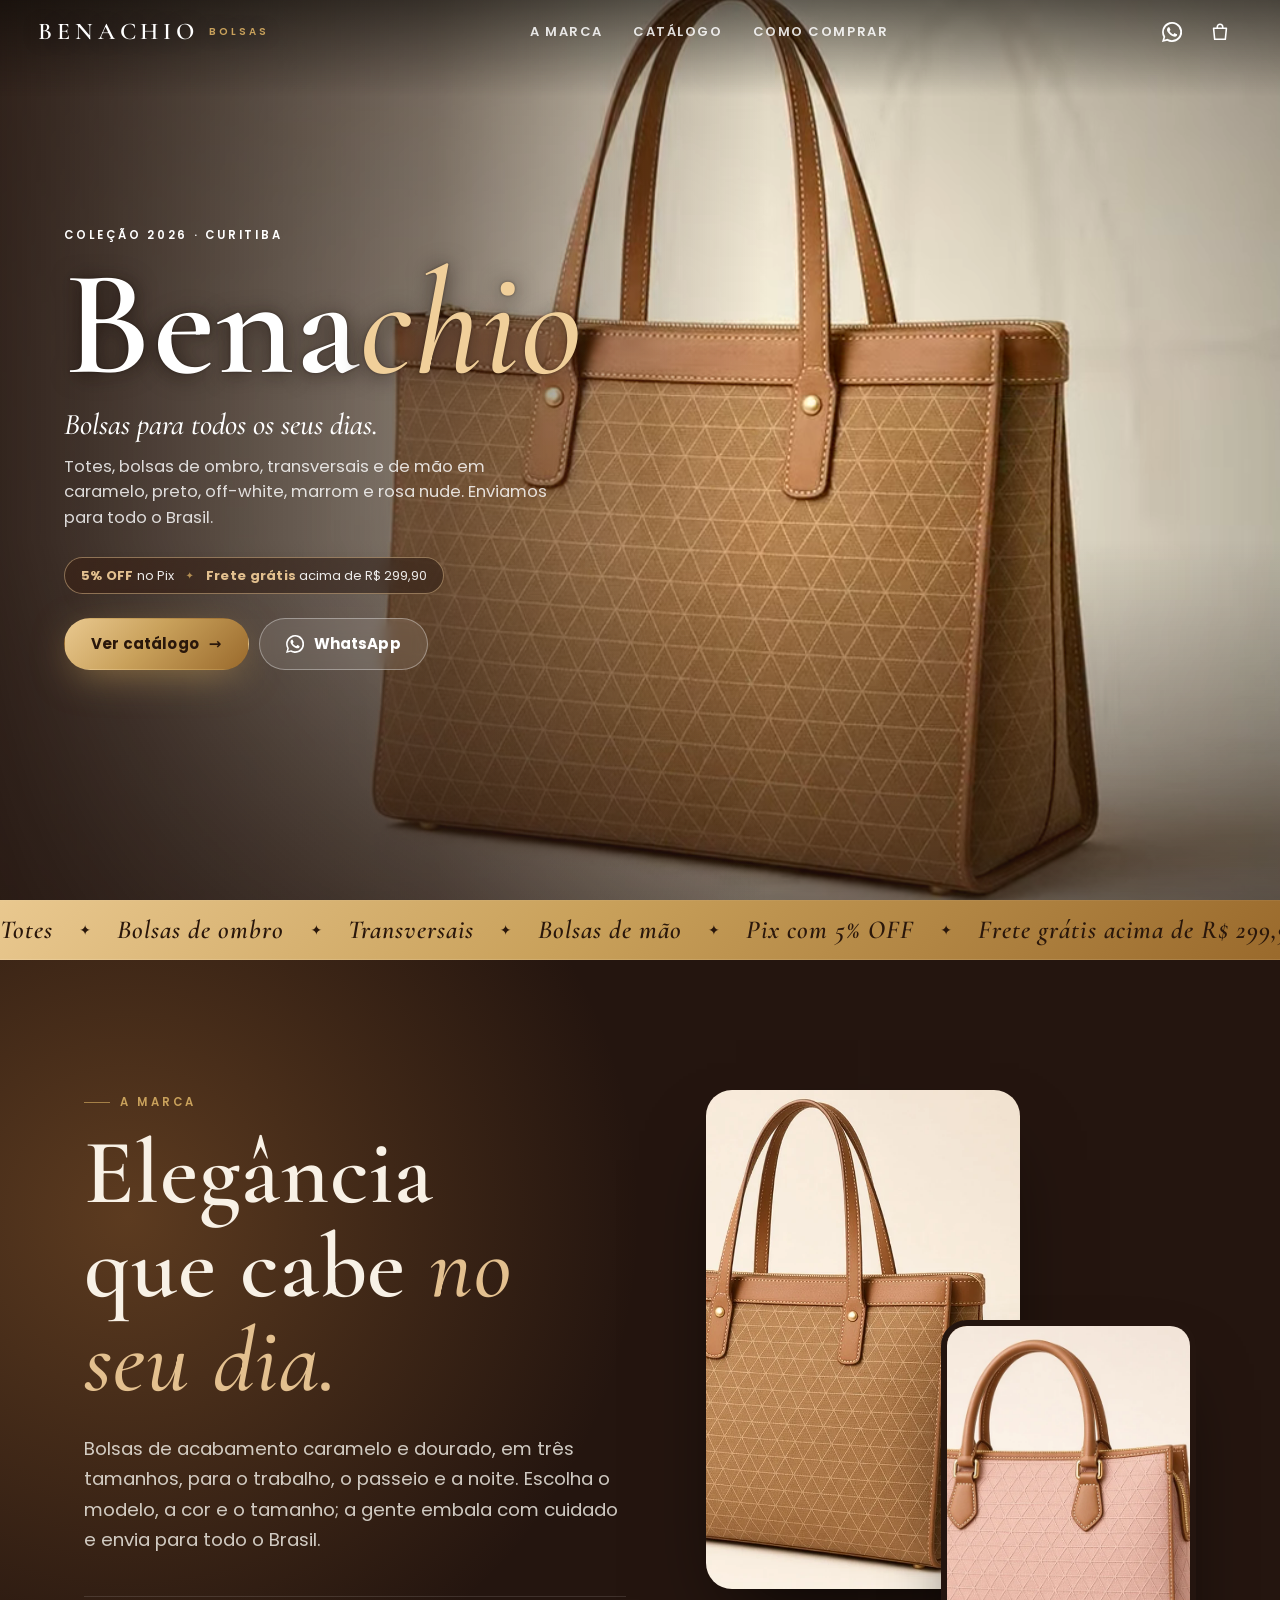
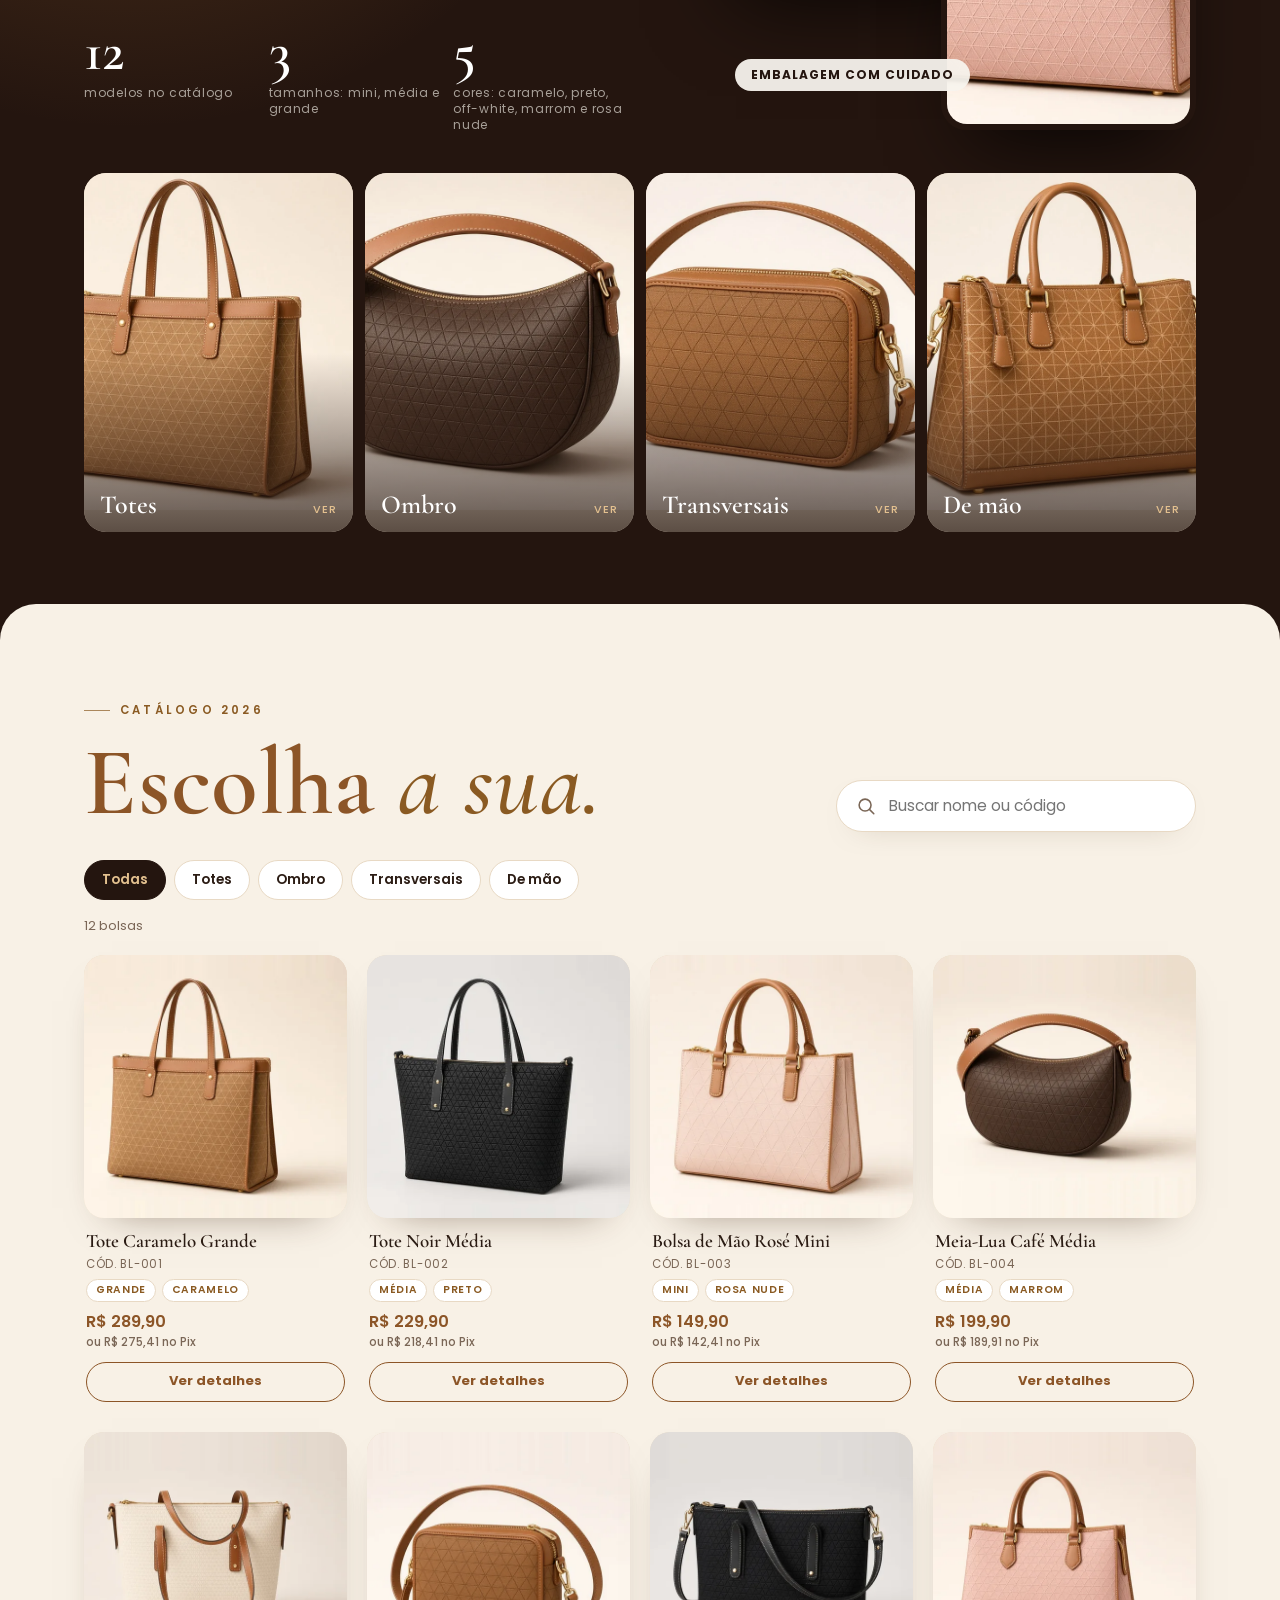
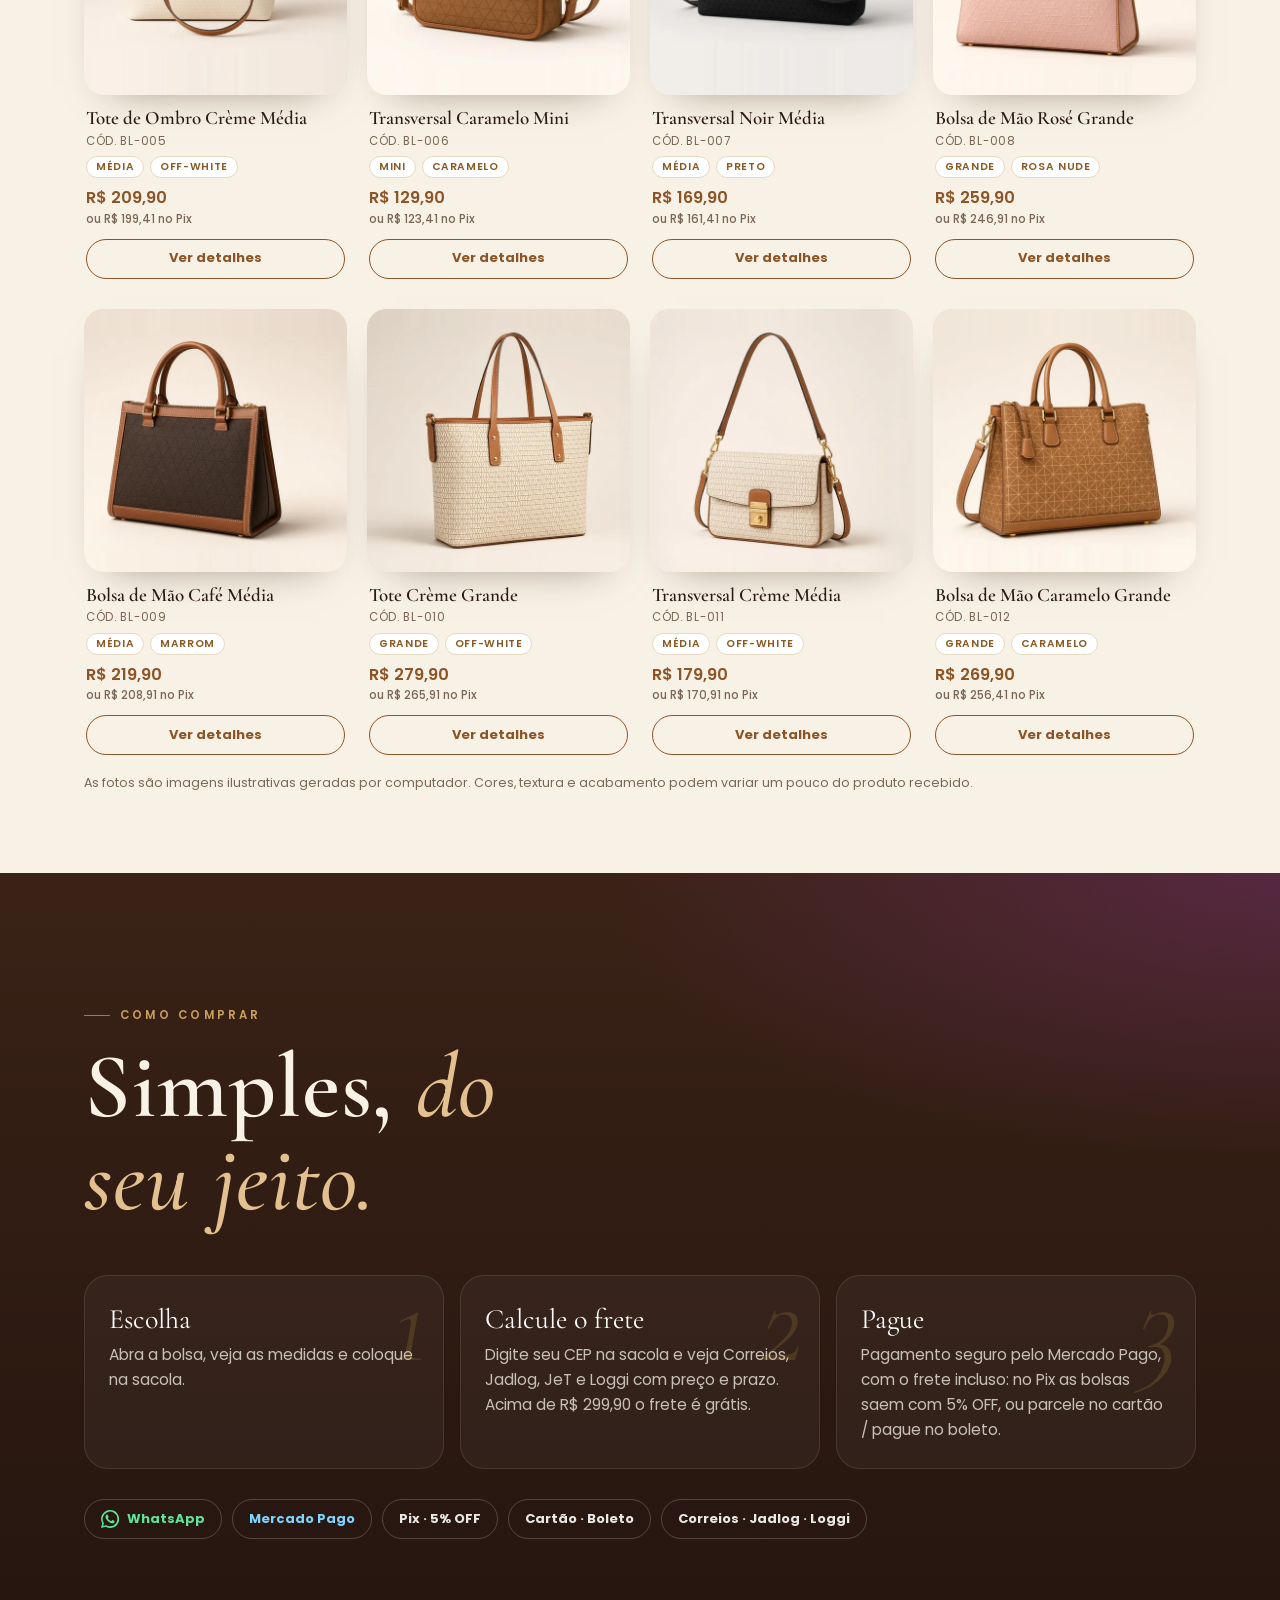
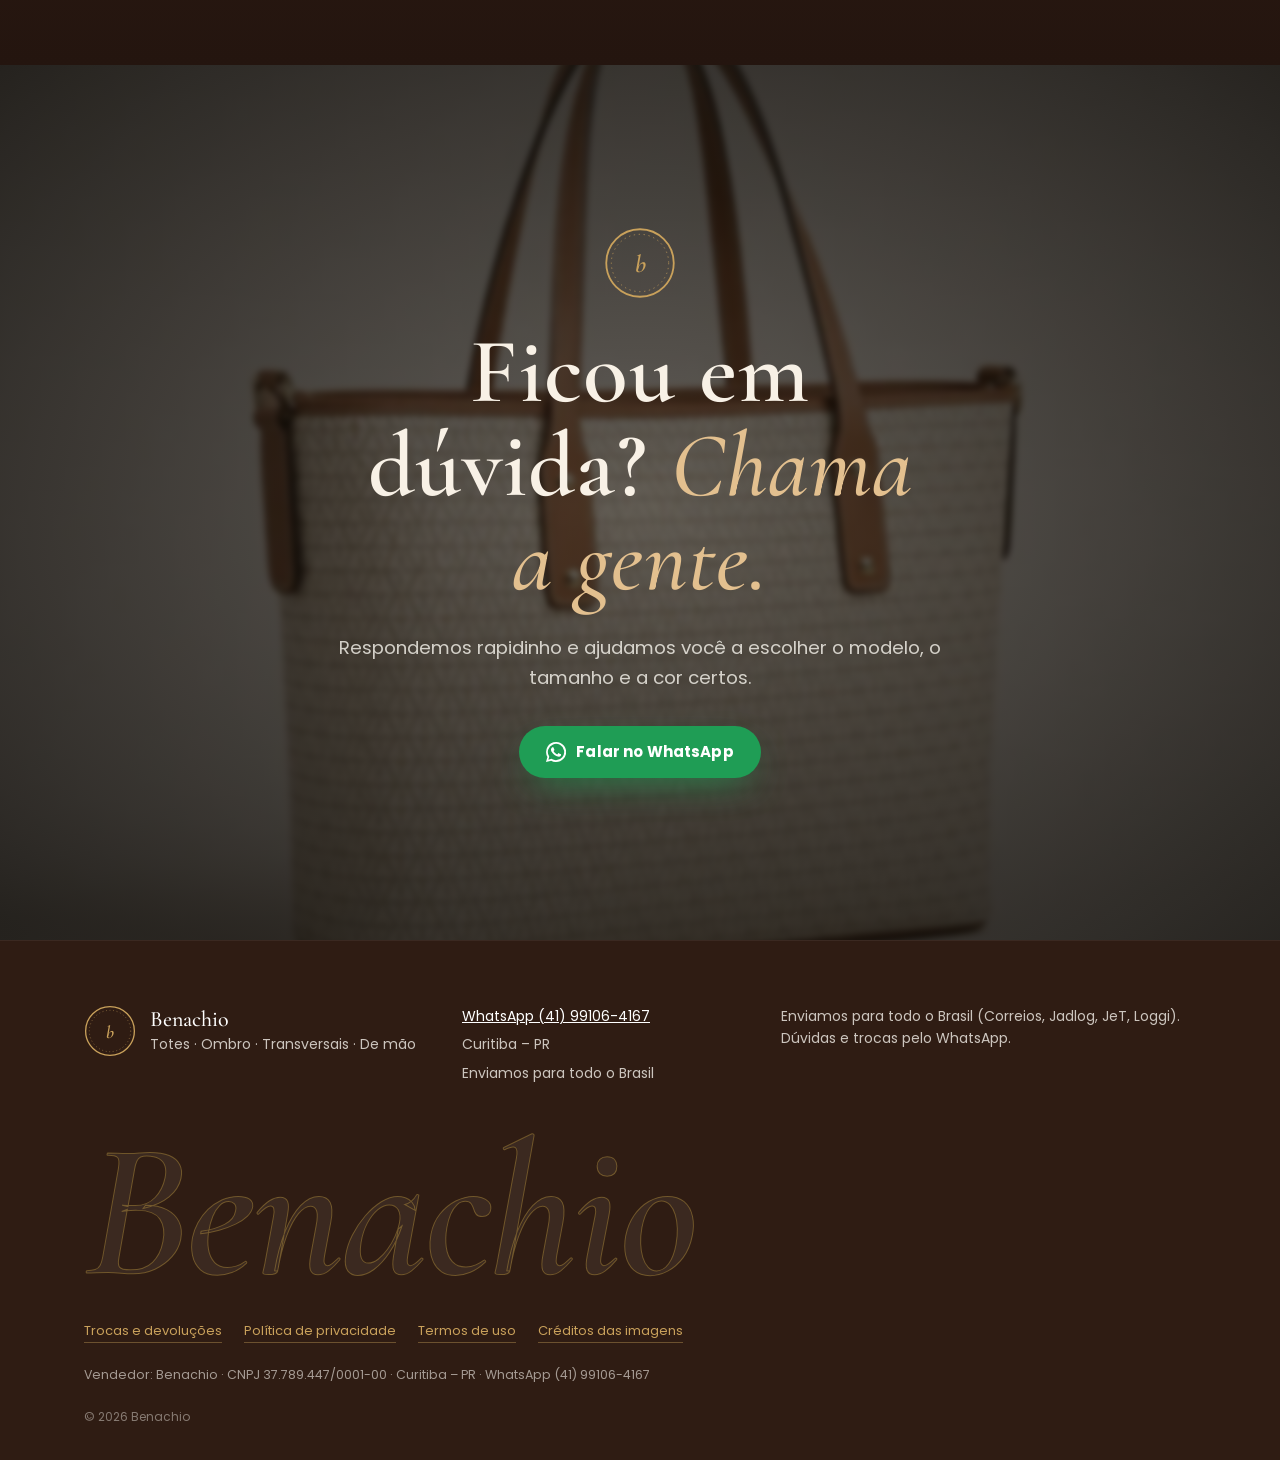
==== commit 378ec28c: "Legibilidade do nome no topo" ====
--- a/index.html
+++ b/index.html
@@ -24,7 +24,7 @@
 <link rel="preload" as="image" href="video/hero-m-poster.webp" media="(max-width: 767px)">
 <link rel="preload" as="image" href="video/hero-d-poster.webp" media="(min-width: 768px)">
 <link rel="stylesheet" href="css/style.css?v=m1">
-<link rel="stylesheet" href="css/bolsas.css?v=2">
+<link rel="stylesheet" href="css/bolsas.css?v=3">
 <script type="application/ld+json">
 {"@context":"https://schema.org","@type":"Store","name":"Benachio","url":"https://ricksanches5567-art.github.io/benachio/","address":{"@type":"PostalAddress","addressLocality":"Curitiba","addressRegion":"PR","addressCountry":"BR"},"telephone":"+55 41 99106-4167","taxID":"37.789.447/0001-00"}
 </script>
--- a/css/bolsas.css
+++ b/css/bolsas.css
@@ -93,3 +93,6 @@
 /* fotos quadradas (1:1) também no detalhe do produto */
 .car--p{aspect-ratio:1/1}
 .pm__gallery{padding-bottom:0}
+/* legibilidade do nome sobre fotos claras */
+.hero__title{text-shadow:0 2px 22px rgba(20,10,5,.7),0 0 3px rgba(20,10,5,.45)}
+.hero__title em{color:#f0cf9a}
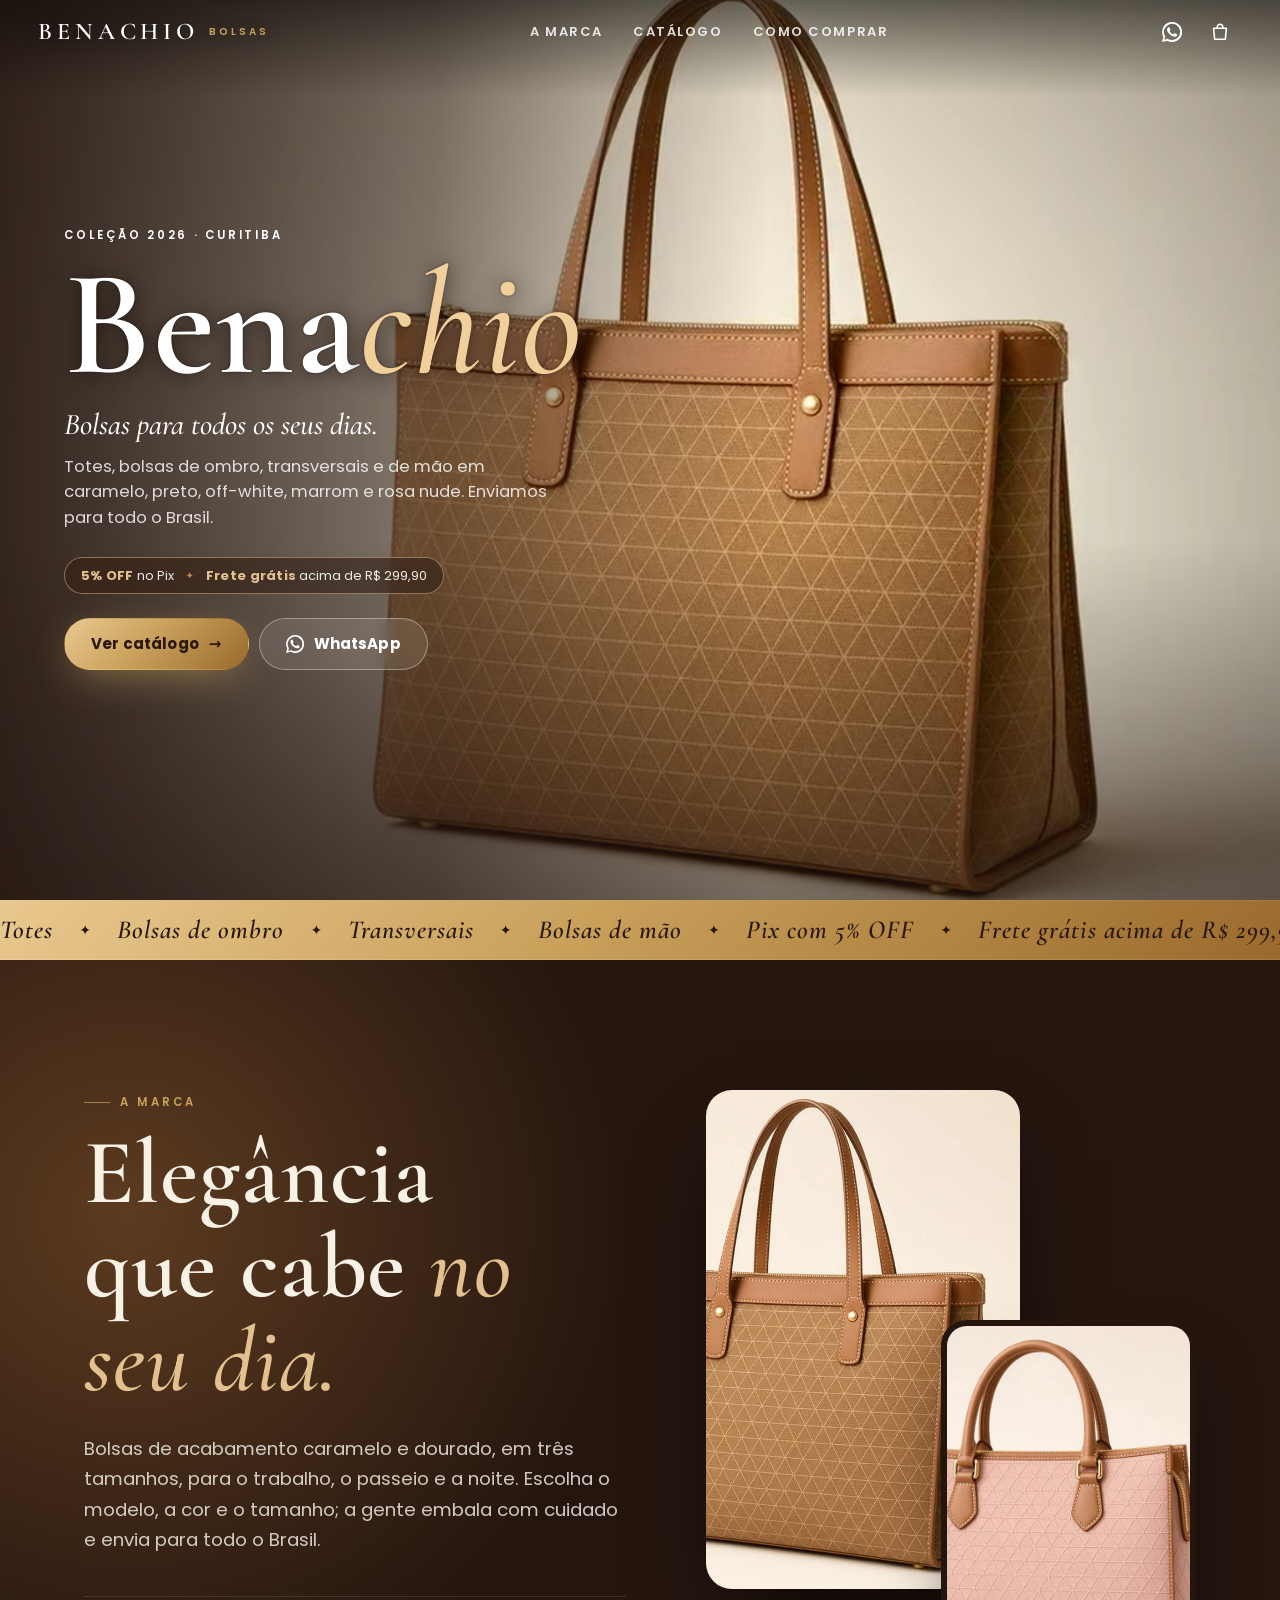
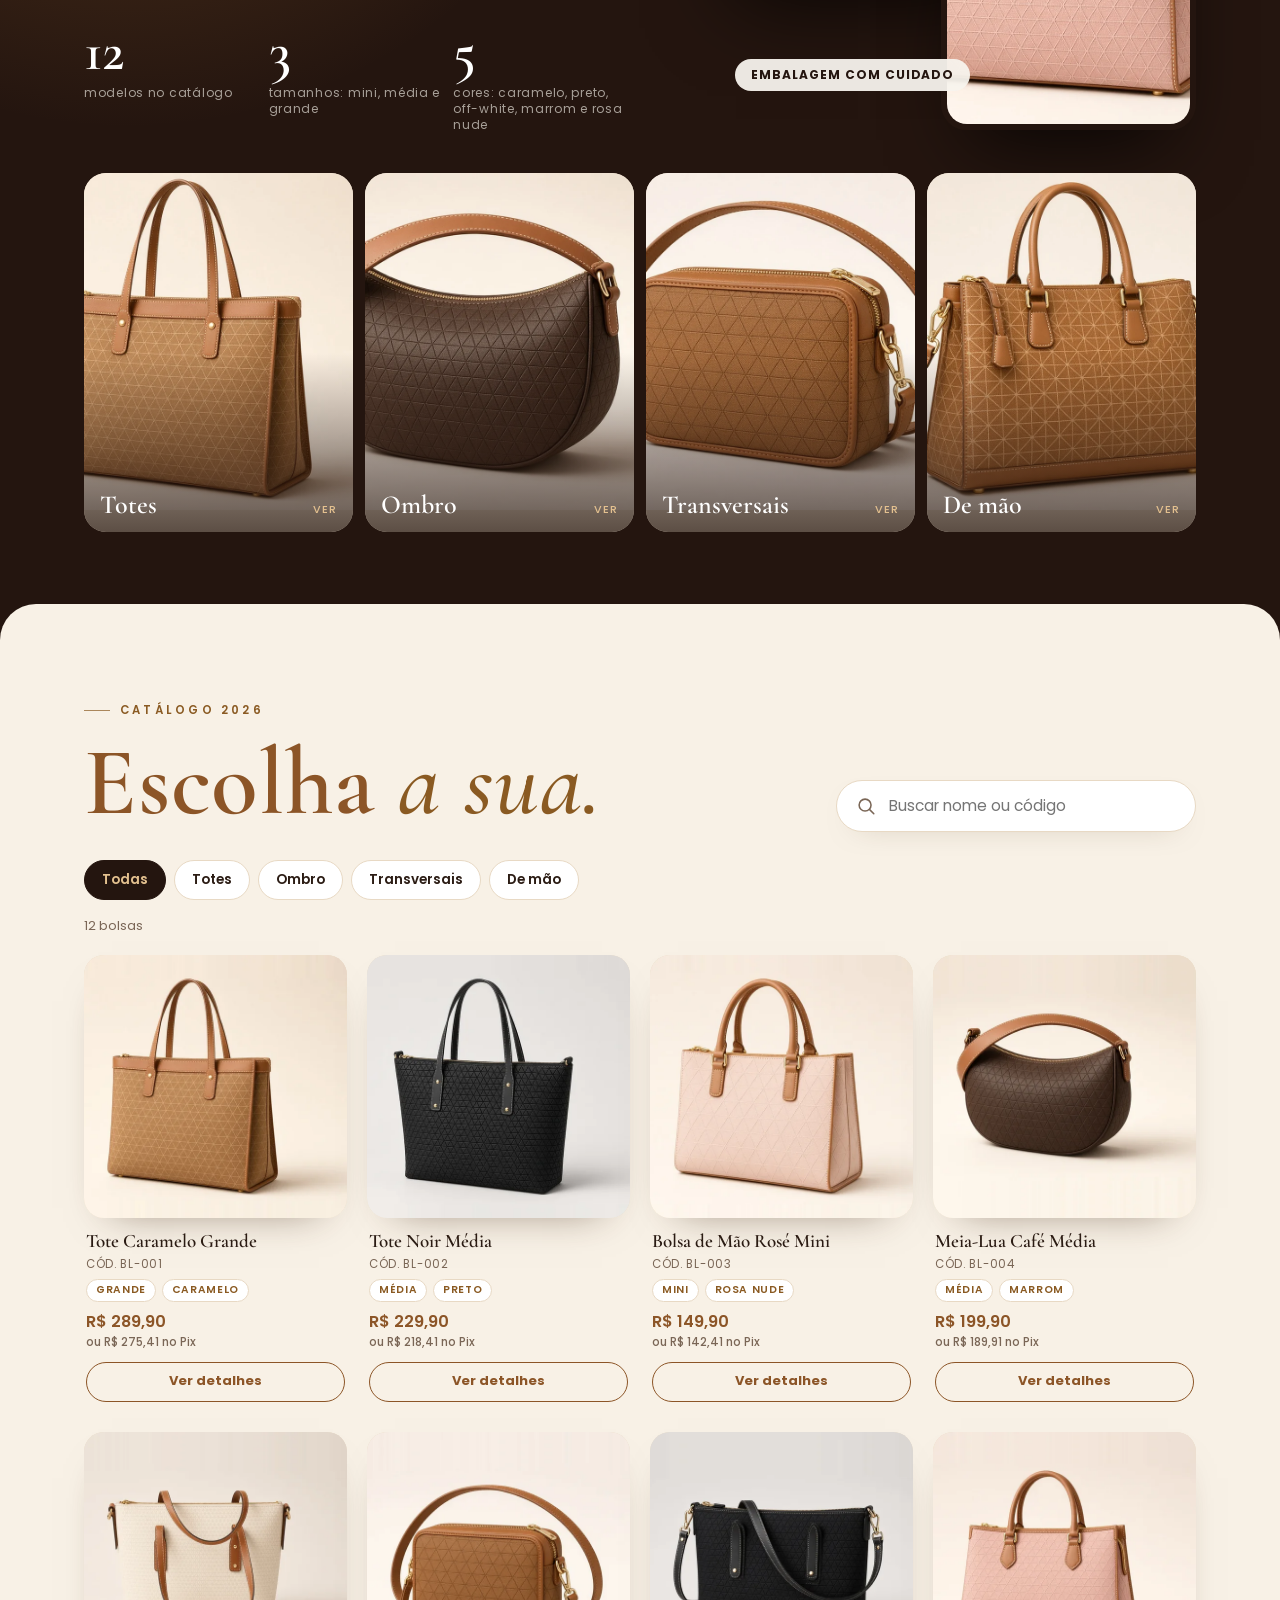
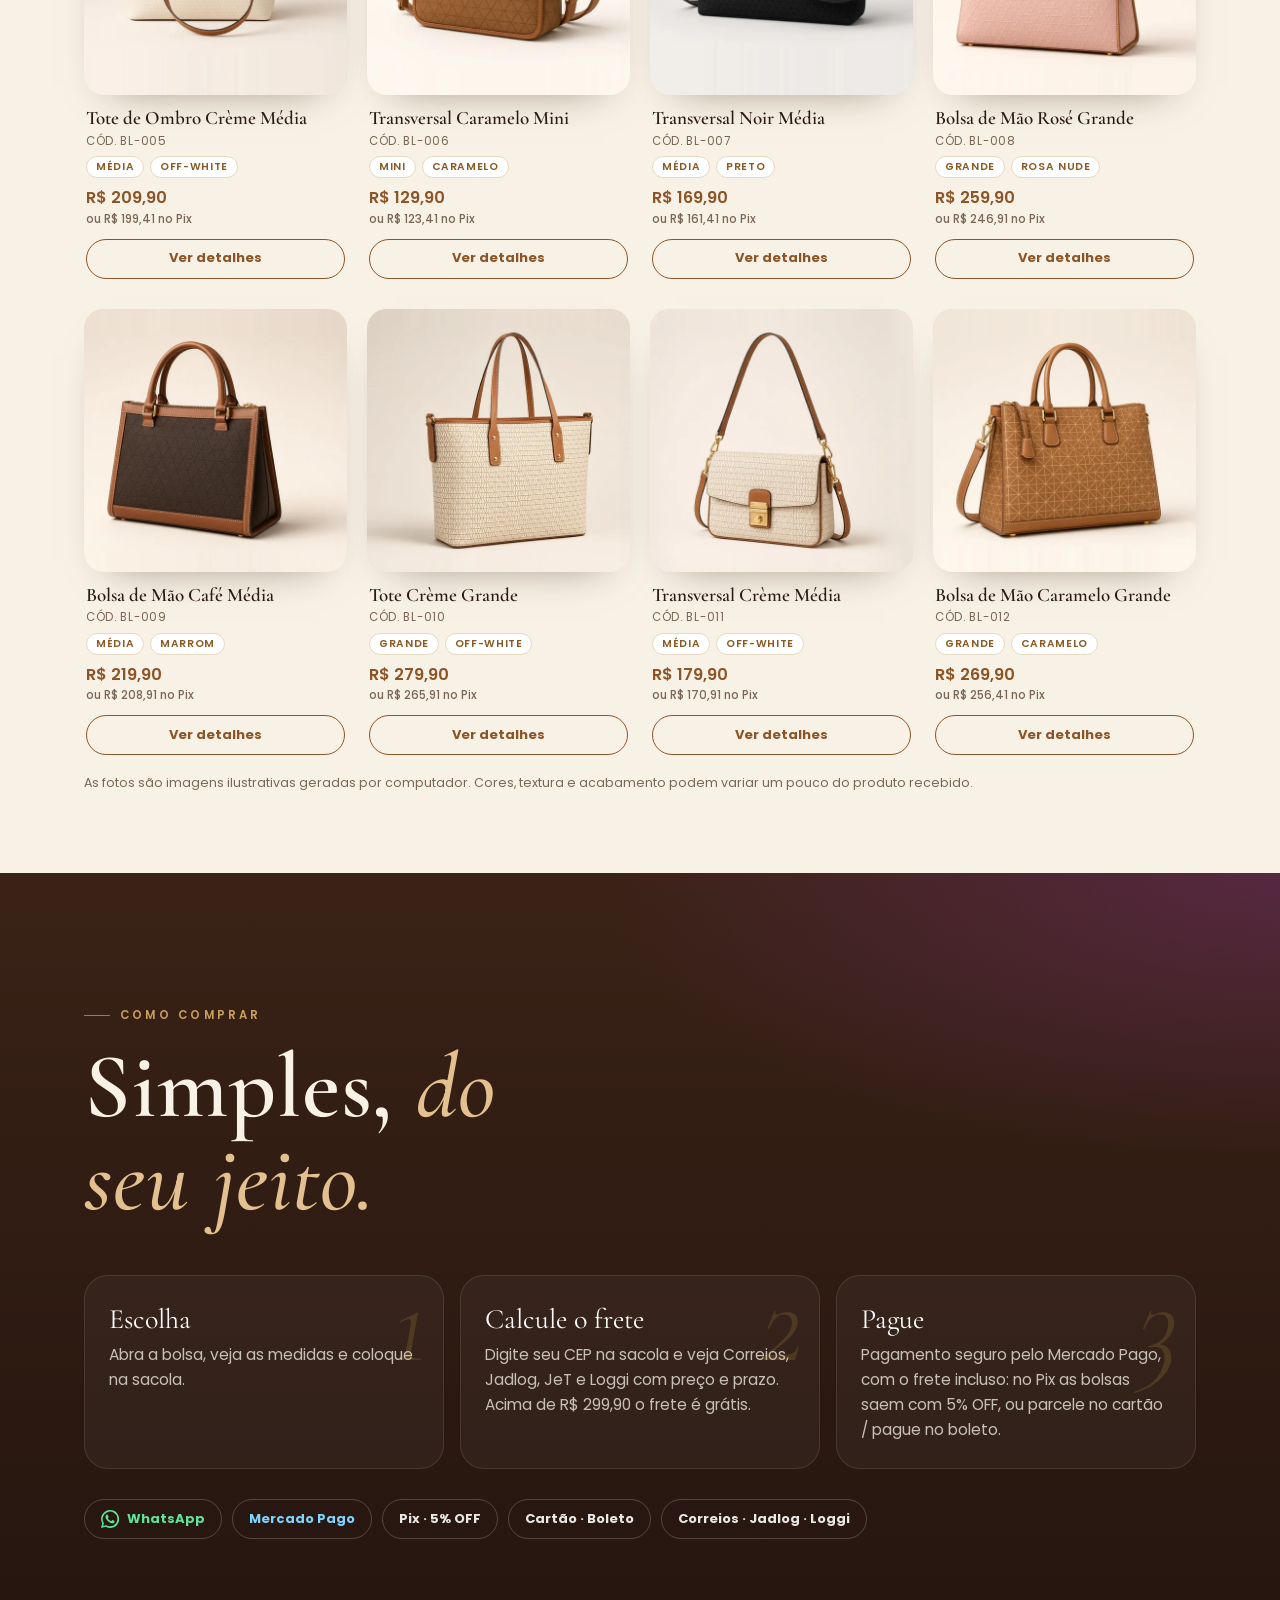
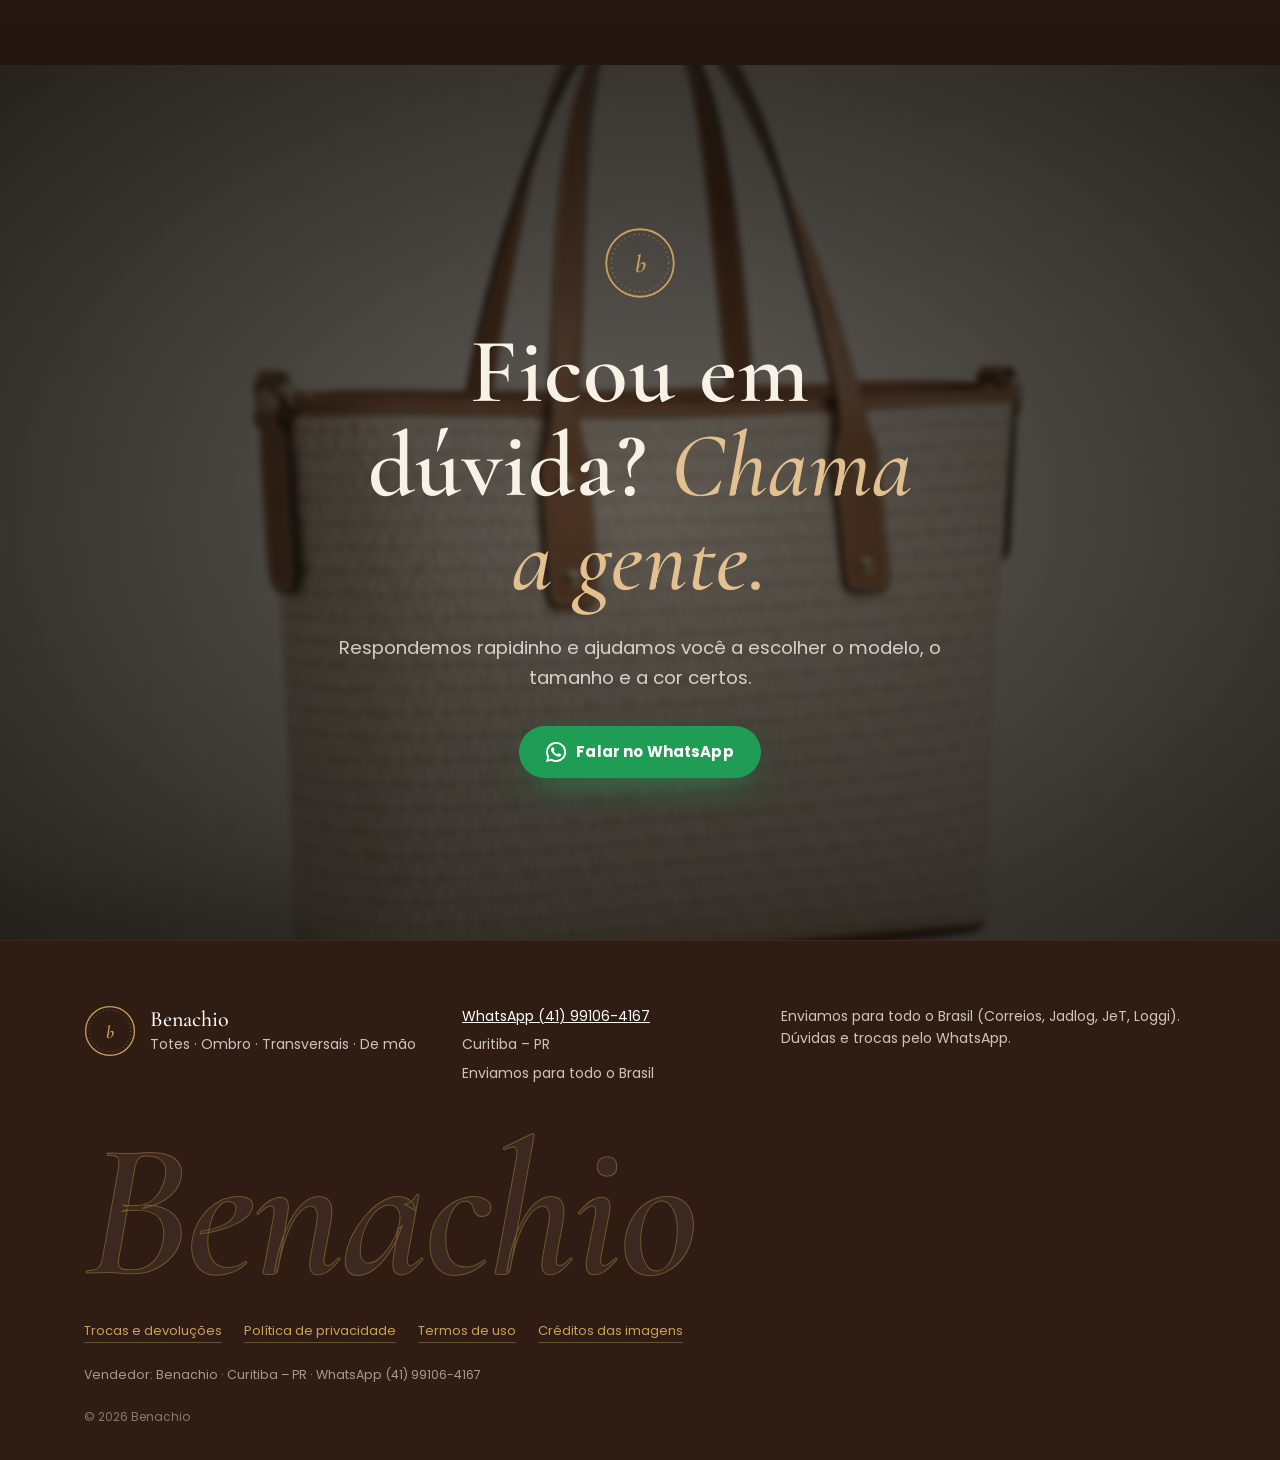
==== commit 5b9d9123: "Remove CNPJ do site Benachio (pedido do dono)" ====
--- a/index.html
+++ b/index.html
@@ -26,7 +26,7 @@
 <link rel="stylesheet" href="css/style.css?v=m1">
 <link rel="stylesheet" href="css/bolsas.css?v=3">
 <script type="application/ld+json">
-{"@context":"https://schema.org","@type":"Store","name":"Benachio","url":"https://ricksanches5567-art.github.io/benachio/","address":{"@type":"PostalAddress","addressLocality":"Curitiba","addressRegion":"PR","addressCountry":"BR"},"telephone":"+55 41 99106-4167","taxID":"37.789.447/0001-00"}
+{"@context":"https://schema.org","@type":"Store","name":"Benachio","url":"https://ricksanches5567-art.github.io/benachio/","address":{"@type":"PostalAddress","addressLocality":"Curitiba","addressRegion":"PR","addressCountry":"BR"},"telephone":"+55 41 99106-4167"}
 </script>
 </head>
 <body>
@@ -156,7 +156,7 @@
     <p class="footer__note">Enviamos para todo o Brasil (Correios, Jadlog, JeT, Loggi). Dúvidas e trocas pelo WhatsApp.</p>
     <p class="footer__big" aria-hidden="true">Benachio</p>
     <nav class="footer__legal" aria-label="Informações legais"><a href="trocas.html">Trocas e devoluções</a><a href="privacidade.html">Política de privacidade</a><a href="termos.html">Termos de uso</a><a href="creditos.html">Créditos das imagens</a></nav>
-    <p class="footer__seller">Vendedor: Benachio · CNPJ 37.789.447/0001-00 · Curitiba – PR · WhatsApp (41) 99106-4167</p>
+    <p class="footer__seller">Vendedor: Benachio · Curitiba – PR · WhatsApp (41) 99106-4167</p>
     <p class="footer__copy">© <span id="year"></span> Benachio</p>
   </div>
 </footer>
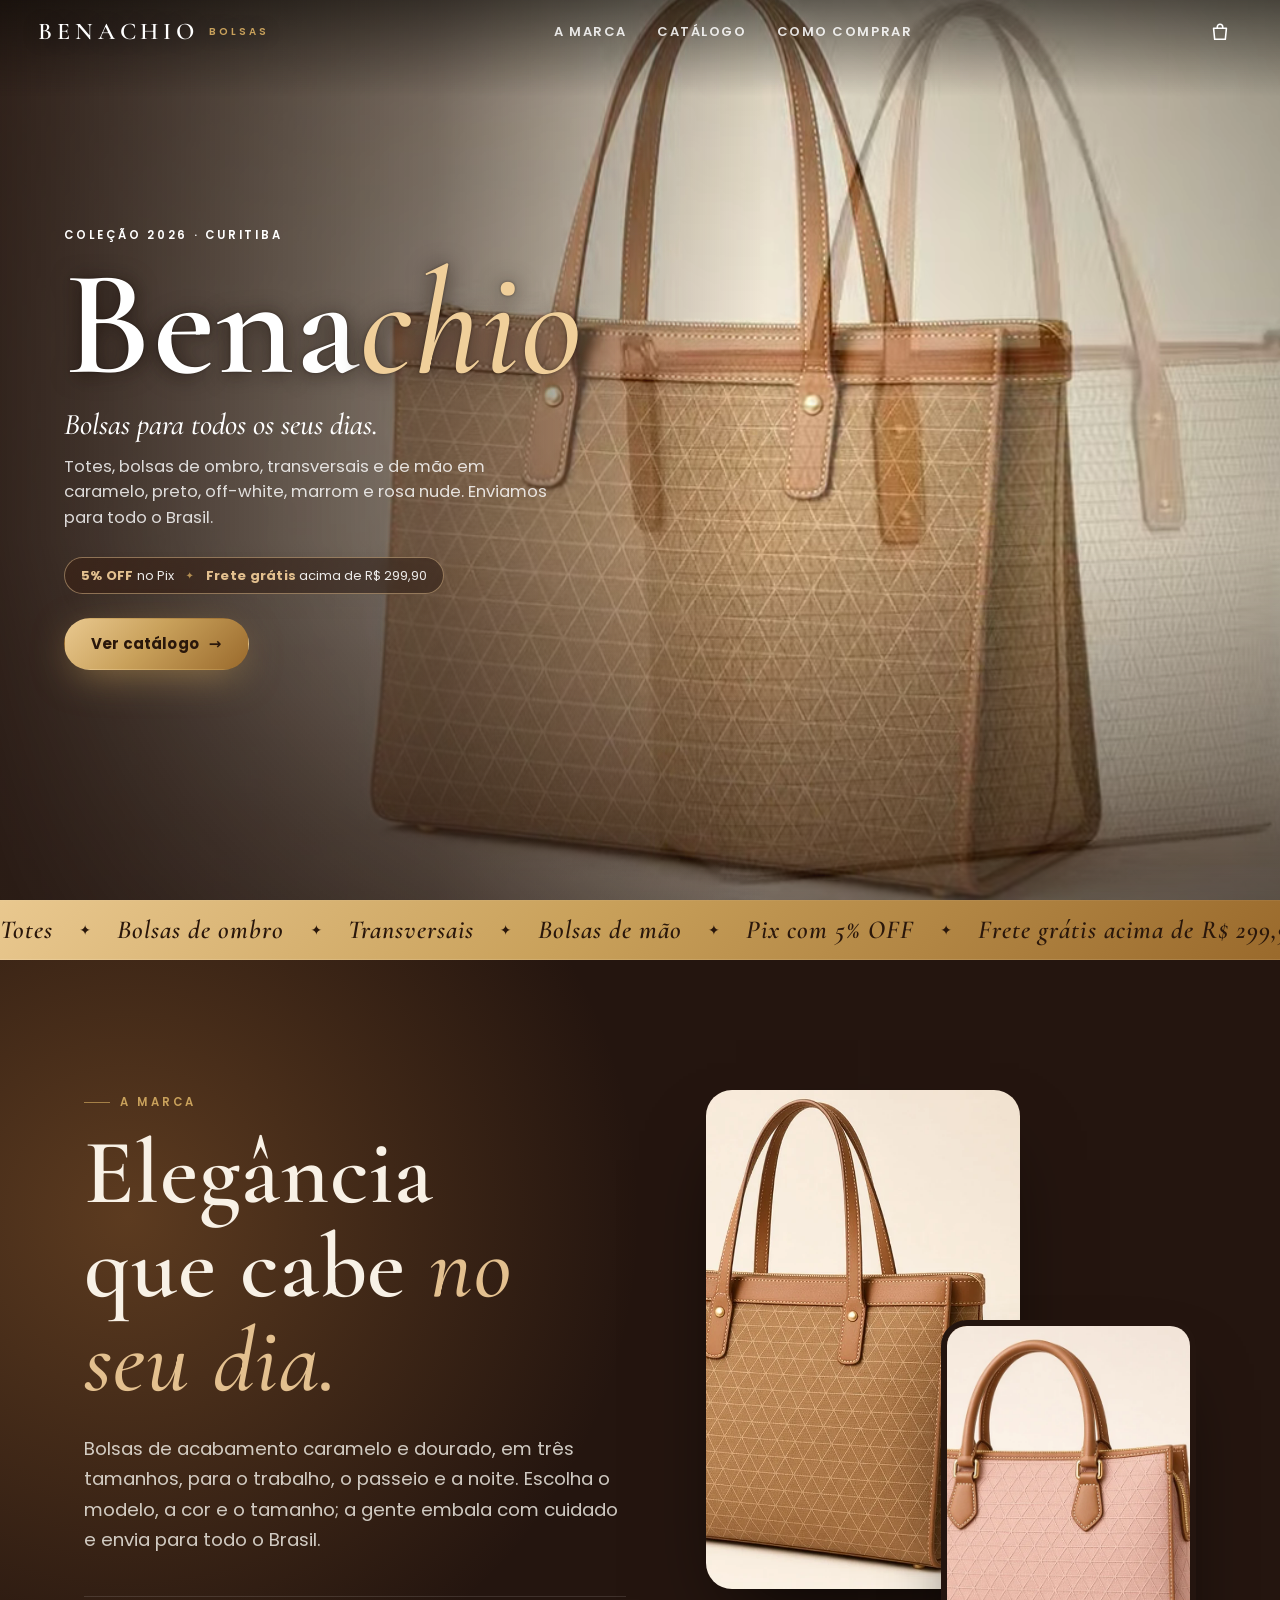
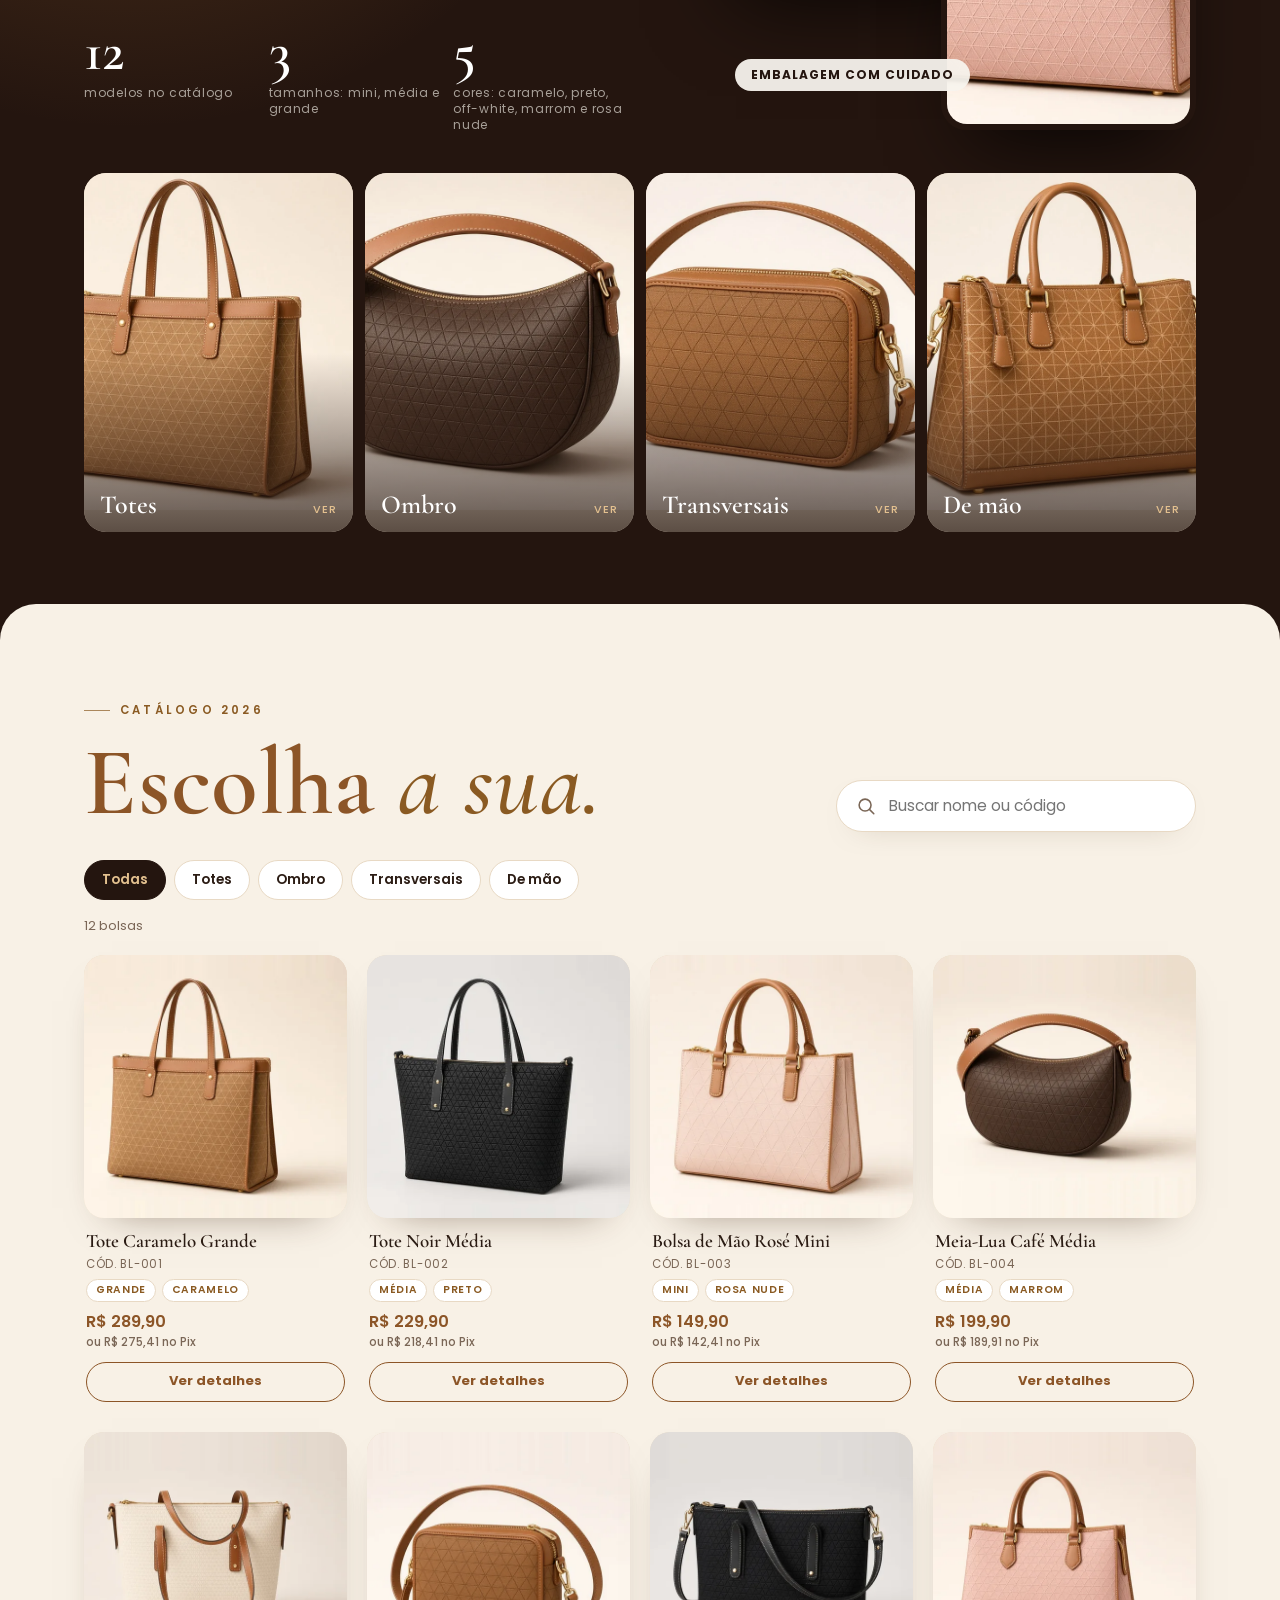
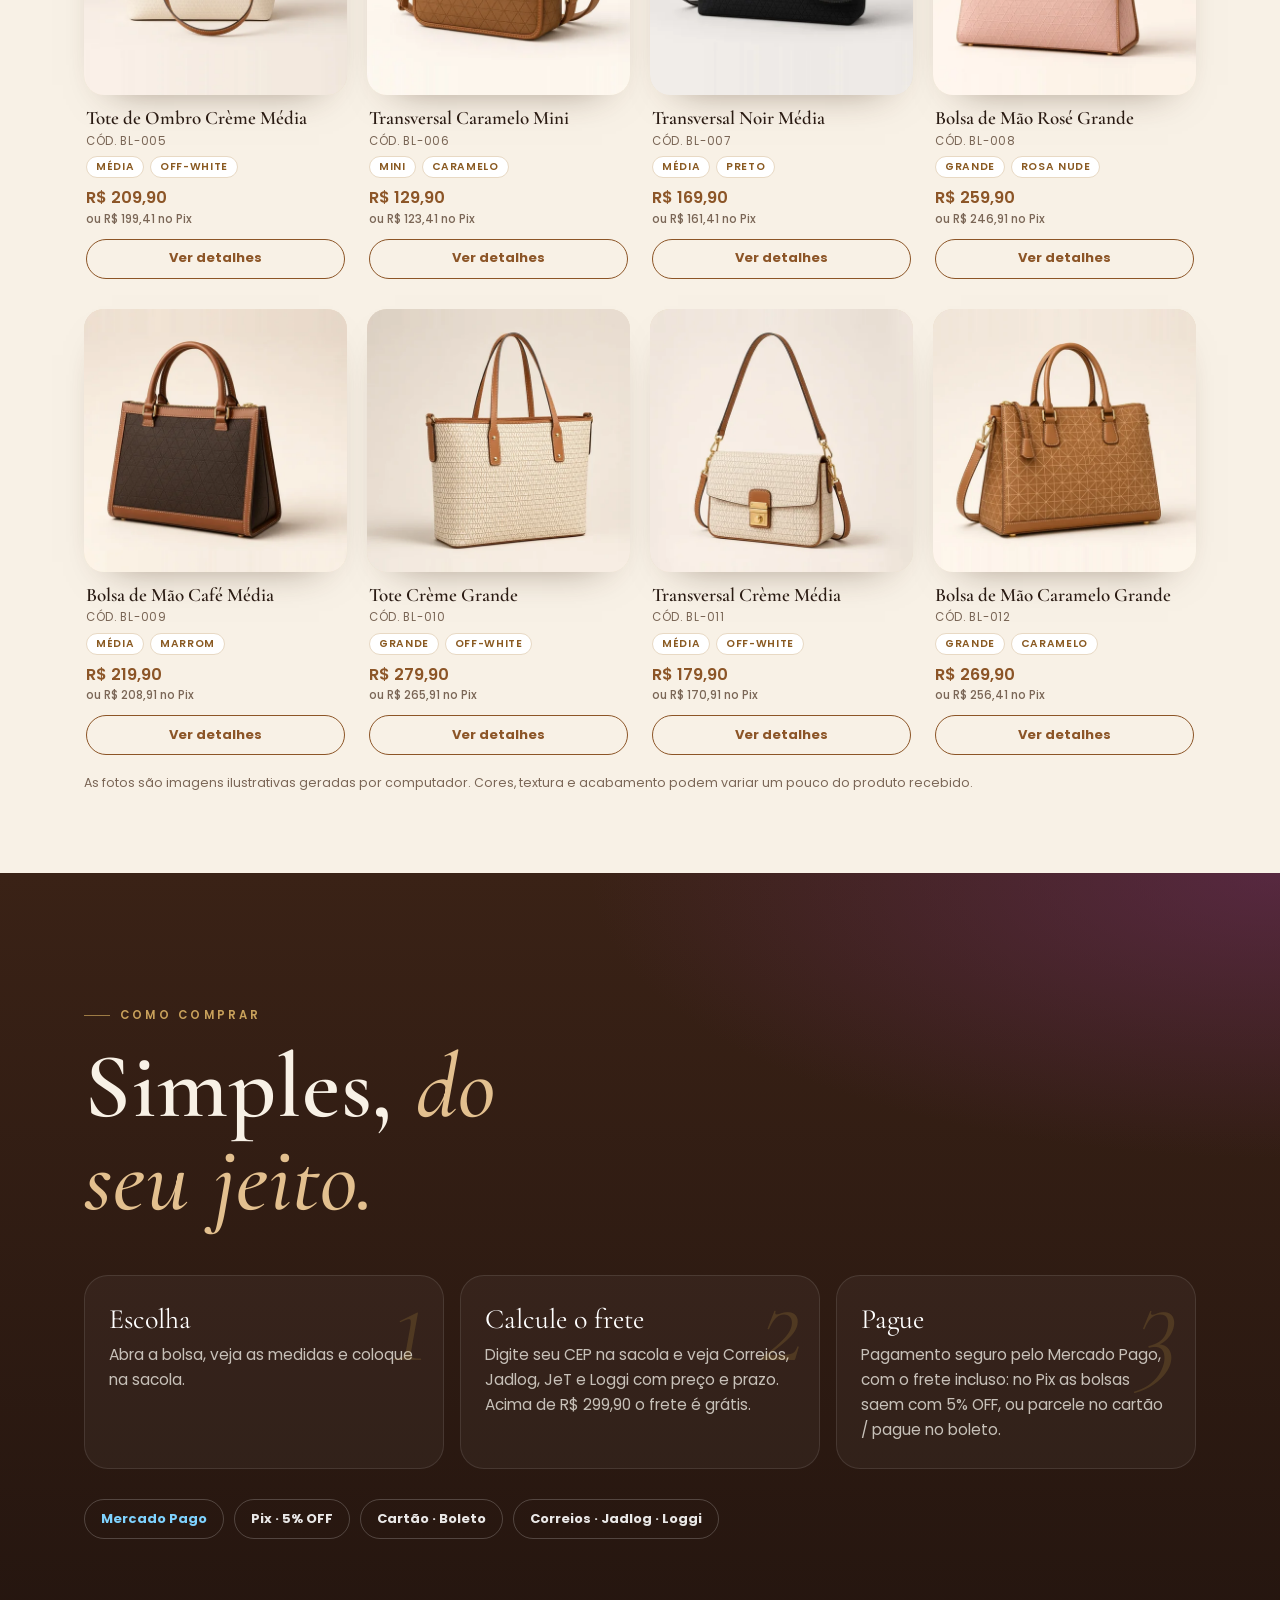
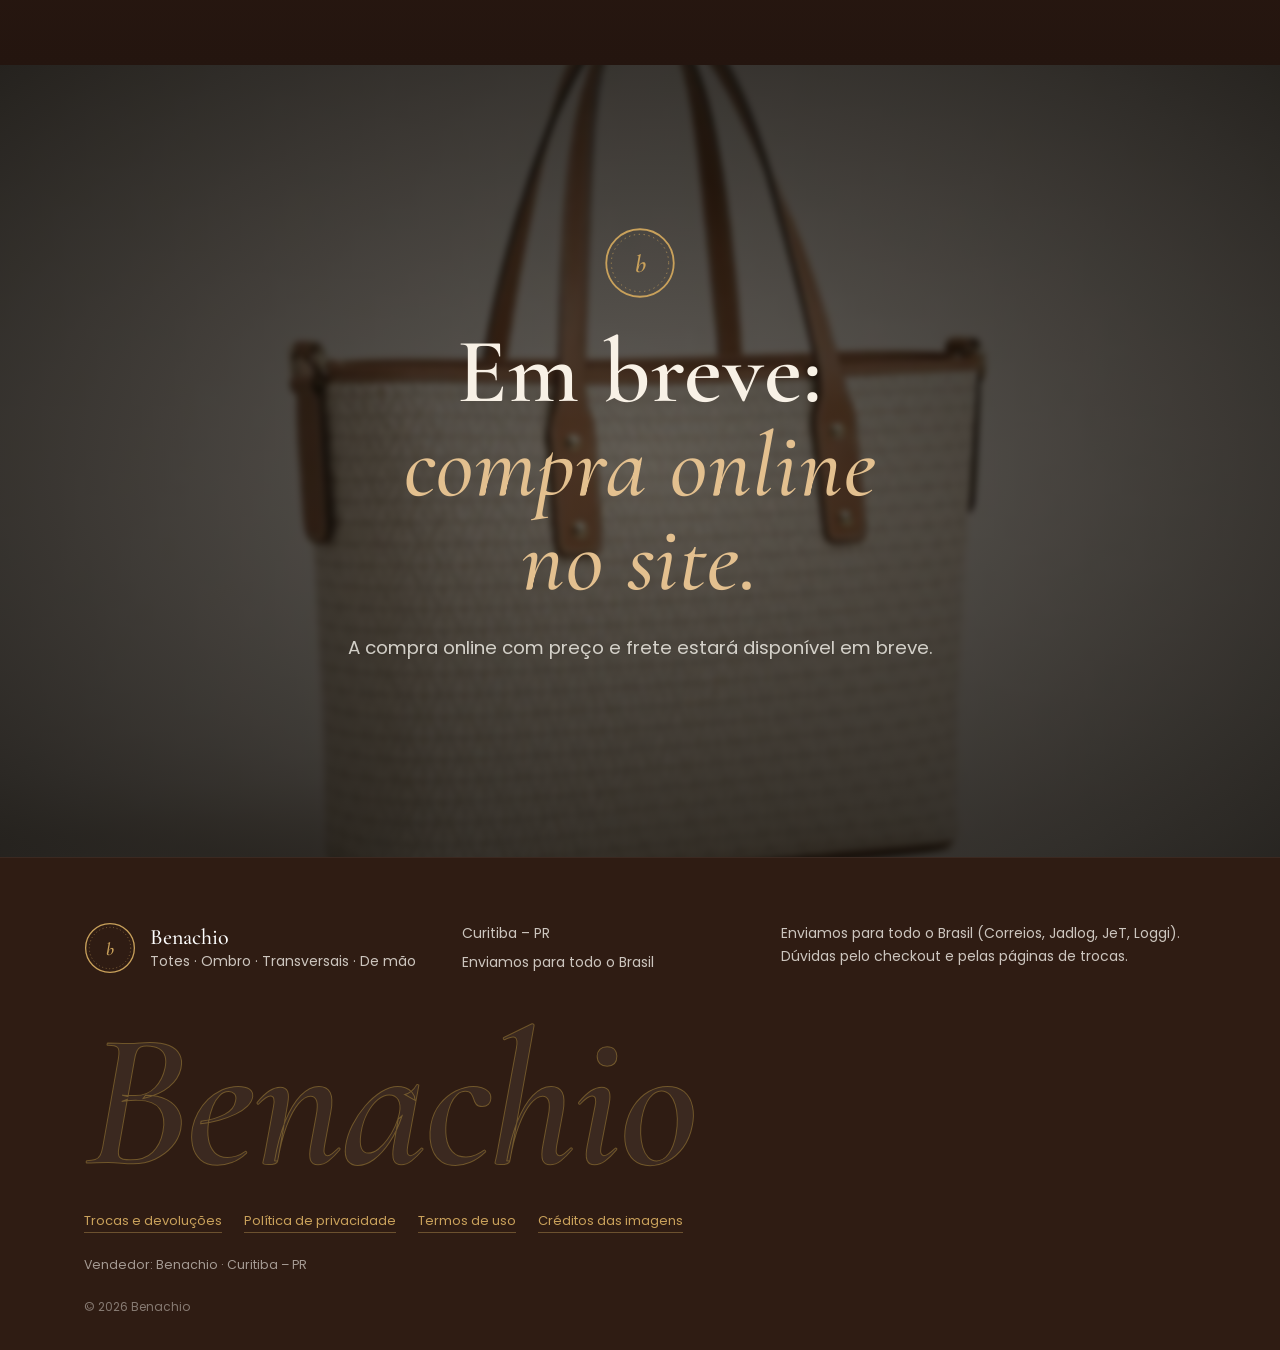
==== commit dd1cfb1f: "Remove WhatsApp da loja Benachio (pedido do dono)" ====
--- a/index.html
+++ b/index.html
@@ -26,7 +26,7 @@
 <link rel="stylesheet" href="css/style.css?v=m1">
 <link rel="stylesheet" href="css/bolsas.css?v=3">
 <script type="application/ld+json">
-{"@context":"https://schema.org","@type":"Store","name":"Benachio","url":"https://ricksanches5567-art.github.io/benachio/","address":{"@type":"PostalAddress","addressLocality":"Curitiba","addressRegion":"PR","addressCountry":"BR"},"telephone":"+55 41 99106-4167"}
+{"@context":"https://schema.org","@type":"Store","name":"Benachio","url":"https://ricksanches5567-art.github.io/benachio/","address":{"@type":"PostalAddress","addressLocality":"Curitiba","addressRegion":"PR","addressCountry":"BR"}}
 </script>
 </head>
 <body>
@@ -42,7 +42,7 @@
     <a class="brand" href="#top" aria-label="Benachio – início"><span class="brand__logo">Benachio</span><span class="brand__sub">Bolsas</span></a>
     <nav class="topbar__nav" aria-label="Seções"><a href="#experiencia">A marca</a><a href="#catalogo">Catálogo</a><a href="#comprar">Como comprar</a></nav>
     <div class="topbar__actions">
-      <a class="icon-btn" href="https://wa.me/5541991064167" target="_blank" rel="noopener" aria-label="WhatsApp"><svg class="ic" aria-hidden="true"><use href="#ic-wa"/></svg></a>
+      
       <button class="icon-btn cart-btn" id="openCart" aria-label="Abrir sacola">
         <svg viewBox="0 0 24 24" class="ic-line" aria-hidden="true"><path d="M5 8h14l-1.2 12H6.2z"/><path d="M9 8V6.5a3 3 0 0 1 6 0V8"/></svg>
         <span class="cart-count" id="cartCount" hidden>0</span>
@@ -65,7 +65,7 @@
       <p class="hero__promo"><span class="promo__item"><b>5% OFF</b> no Pix</span><i aria-hidden="true">✦</i><span class="promo__item"><b>Frete grátis</b> acima de R$ 299,90</span></p>
       <div class="hero__cta">
         <a class="btn btn--glow" href="#catalogo">Ver catálogo <span class="btn__arrow" aria-hidden="true">→</span></a>
-        <a class="btn btn--glass" href="https://wa.me/5541991064167" target="_blank" rel="noopener"><svg class="ic" aria-hidden="true"><use href="#ic-wa"/></svg>WhatsApp</a>
+        
       </div>
     </div>
   </section>
@@ -128,7 +128,6 @@
         <li class="step"><span class="step__n">3</span><h3>Pague</h3><p>Pagamento seguro pelo Mercado Pago, com o frete incluso: no Pix as bolsas saem com 5% OFF, ou parcele no cartão / pague no boleto.</p></li>
       </ol>
       <div class="pay-badges" aria-label="Formas de pagamento">
-        <span class="pay pay--wa"><svg aria-hidden="true"><use href="#ic-wa"/></svg>WhatsApp</span>
         <span class="pay pay--mp">Mercado Pago</span><span class="pay">Pix · 5% OFF</span><span class="pay">Cartão · Boleto</span><span class="pay">Correios · Jadlog · Loggi</span>
       </div>
     </div>
@@ -138,9 +137,9 @@
     <div class="cta__bg" aria-hidden="true"><img src="img/cta.webp" alt="" loading="lazy" decoding="async" width="1280" height="720"></div>
     <div class="wrap cta__in">
       <svg class="cta__mark" aria-hidden="true"><use href="#logo-mark"/></svg>
-      <h2 id="ctaTitle" class="display">Ficou em dúvida? <em>Chama a gente.</em></h2>
-      <p class="lead">Respondemos rapidinho e ajudamos você a escolher o modelo, o tamanho e a cor certos.</p>
-      <div class="cta__btns"><a class="btn btn--wa-solid" href="https://wa.me/5541991064167?text=Ol%C3%A1!%20Vim%20pelo%20site%20da%20Benachio." target="_blank" rel="noopener"><svg aria-hidden="true"><use href="#ic-wa"/></svg>Falar no WhatsApp</a></div>
+      <h2 id="ctaTitle" class="display">Em breve: <em>compra online no site.</em></h2>
+      <p class="lead">A compra online com preço e frete estará disponível em breve.</p>
+      <div class="cta__btns"></div>
     </div>
   </section>
 </main>
@@ -149,14 +148,14 @@
   <div class="wrap footer__in">
     <div class="footer__brand"><svg class="footer__mark" aria-hidden="true"><use href="#logo-mark"/></svg><div><p class="footer__name">Benachio</p><p>Totes · Ombro · Transversais · De mão</p></div></div>
     <ul class="footer__list">
-      <li><a href="https://wa.me/5541991064167" target="_blank" rel="noopener">WhatsApp (41) 99106-4167</a></li>
+      
       <li>Curitiba – PR</li>
       <li>Enviamos para todo o Brasil</li>
     </ul>
-    <p class="footer__note">Enviamos para todo o Brasil (Correios, Jadlog, JeT, Loggi). Dúvidas e trocas pelo WhatsApp.</p>
+    <p class="footer__note">Enviamos para todo o Brasil (Correios, Jadlog, JeT, Loggi). Dúvidas pelo checkout e pelas páginas de trocas.</p>
     <p class="footer__big" aria-hidden="true">Benachio</p>
     <nav class="footer__legal" aria-label="Informações legais"><a href="trocas.html">Trocas e devoluções</a><a href="privacidade.html">Política de privacidade</a><a href="termos.html">Termos de uso</a><a href="creditos.html">Créditos das imagens</a></nav>
-    <p class="footer__seller">Vendedor: Benachio · Curitiba – PR · WhatsApp (41) 99106-4167</p>
+    <p class="footer__seller">Vendedor: Benachio · Curitiba – PR</p>
     <p class="footer__copy">© <span id="year"></span> Benachio</p>
   </div>
 </footer>
@@ -190,7 +189,7 @@
       <button class="btn btn--mp btn--block" id="checkoutMp" type="button" hidden>Pagar com Mercado Pago</button>
       <p class="mp-secure" id="mpSecure"><svg viewBox="0 0 24 24" class="ic-line" aria-hidden="true"><rect x="5" y="10.5" width="14" height="10" rx="2"/><path d="M8 10.5V8a4 4 0 0 1 8 0v2.5"/></svg><span id="mpSecureTxt">Pix, cartão ou boleto · ambiente seguro do Mercado Pago</span></p>
       <p class="legal-note" id="legalNote" hidden>Ao pagar você concorda com os <a href="termos.html" target="_blank" rel="noopener">Termos de uso</a> e a <a href="privacidade.html" target="_blank" rel="noopener">Política de privacidade</a>. Arrependimento em até 7 dias: veja <a href="trocas.html" target="_blank" rel="noopener">Trocas e devoluções</a>.</p>
-      <button class="btn btn--wa btn--block" id="checkoutWa" type="button"><svg aria-hidden="true"><use href="#ic-wa"/></svg><span id="checkoutWaLabel">Finalizar pelo WhatsApp</span></button>
+      <button class="btn btn--wa btn--block" id="checkoutWa" type="button" hidden><svg aria-hidden="true"><use href="#ic-wa"/></svg><span id="checkoutWaLabel">Finalizar pelo WhatsApp</span></button>
     </div>
   </aside>
 </div>
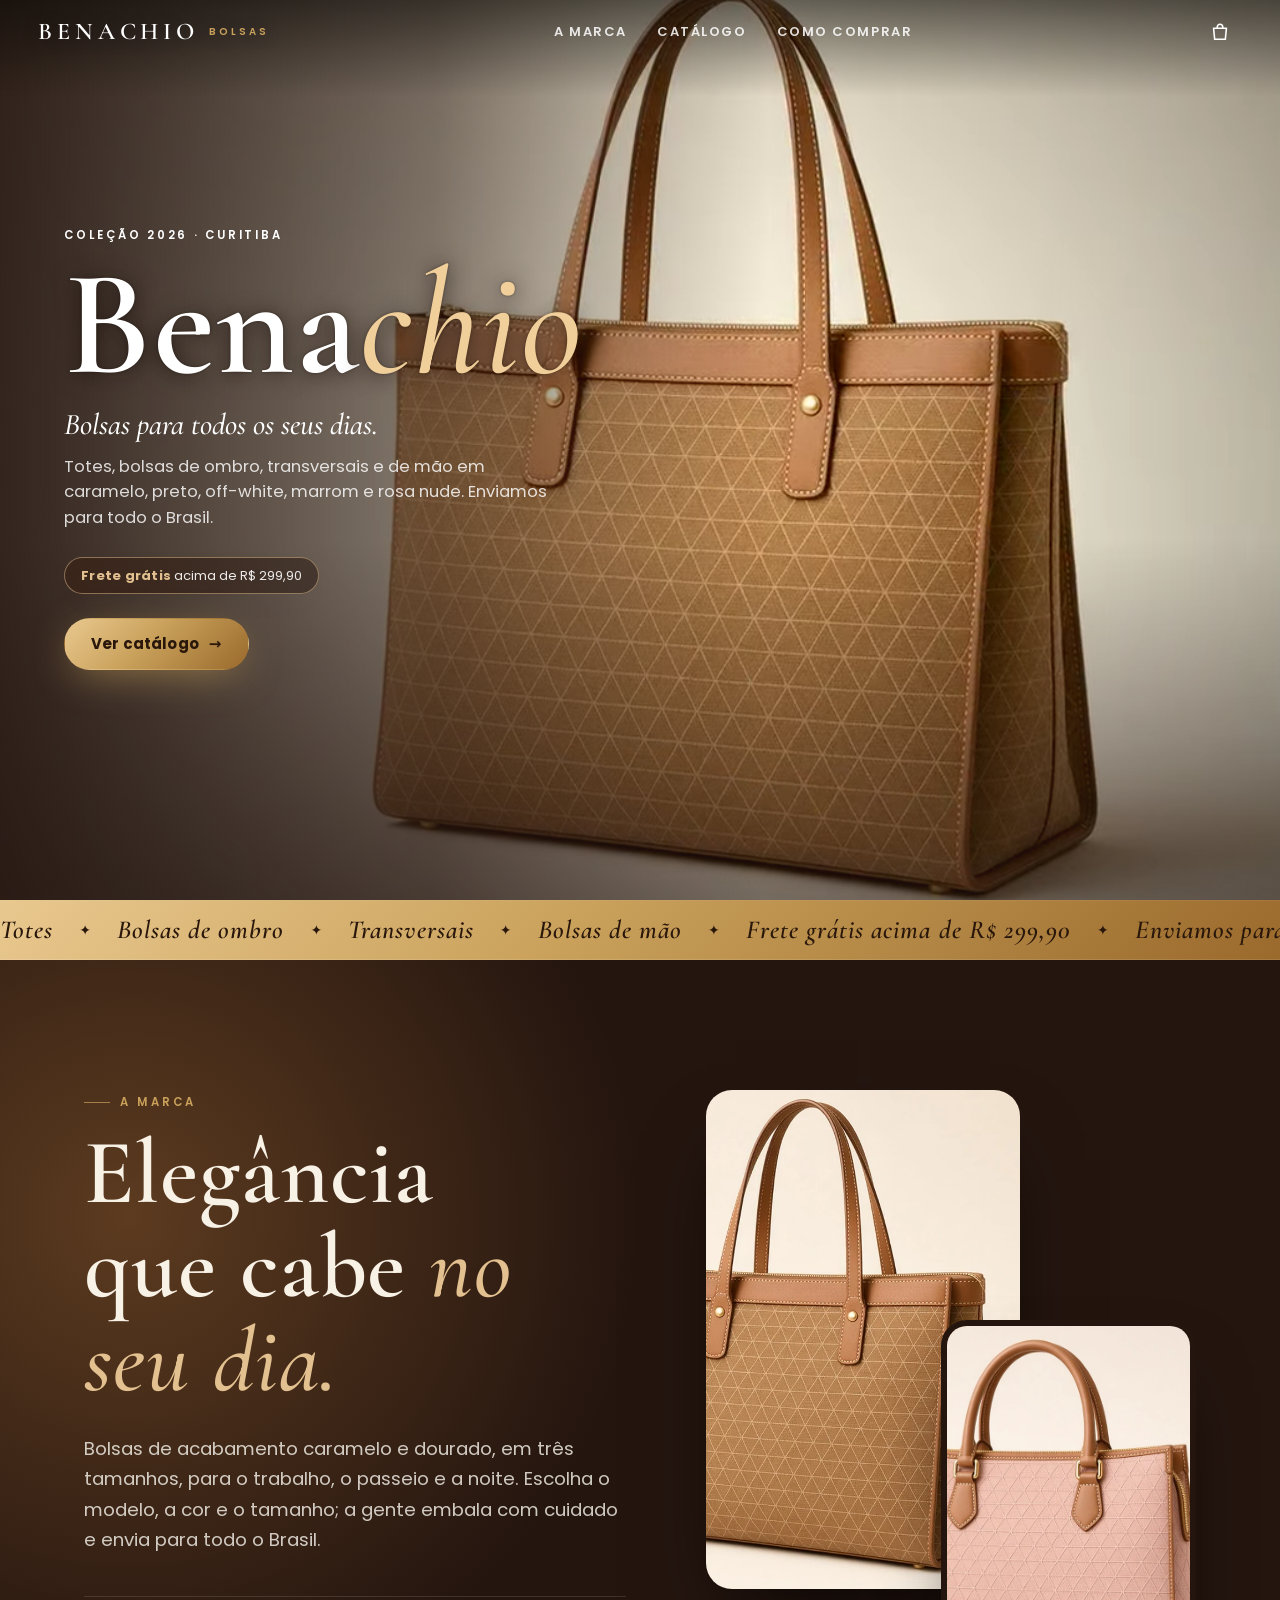
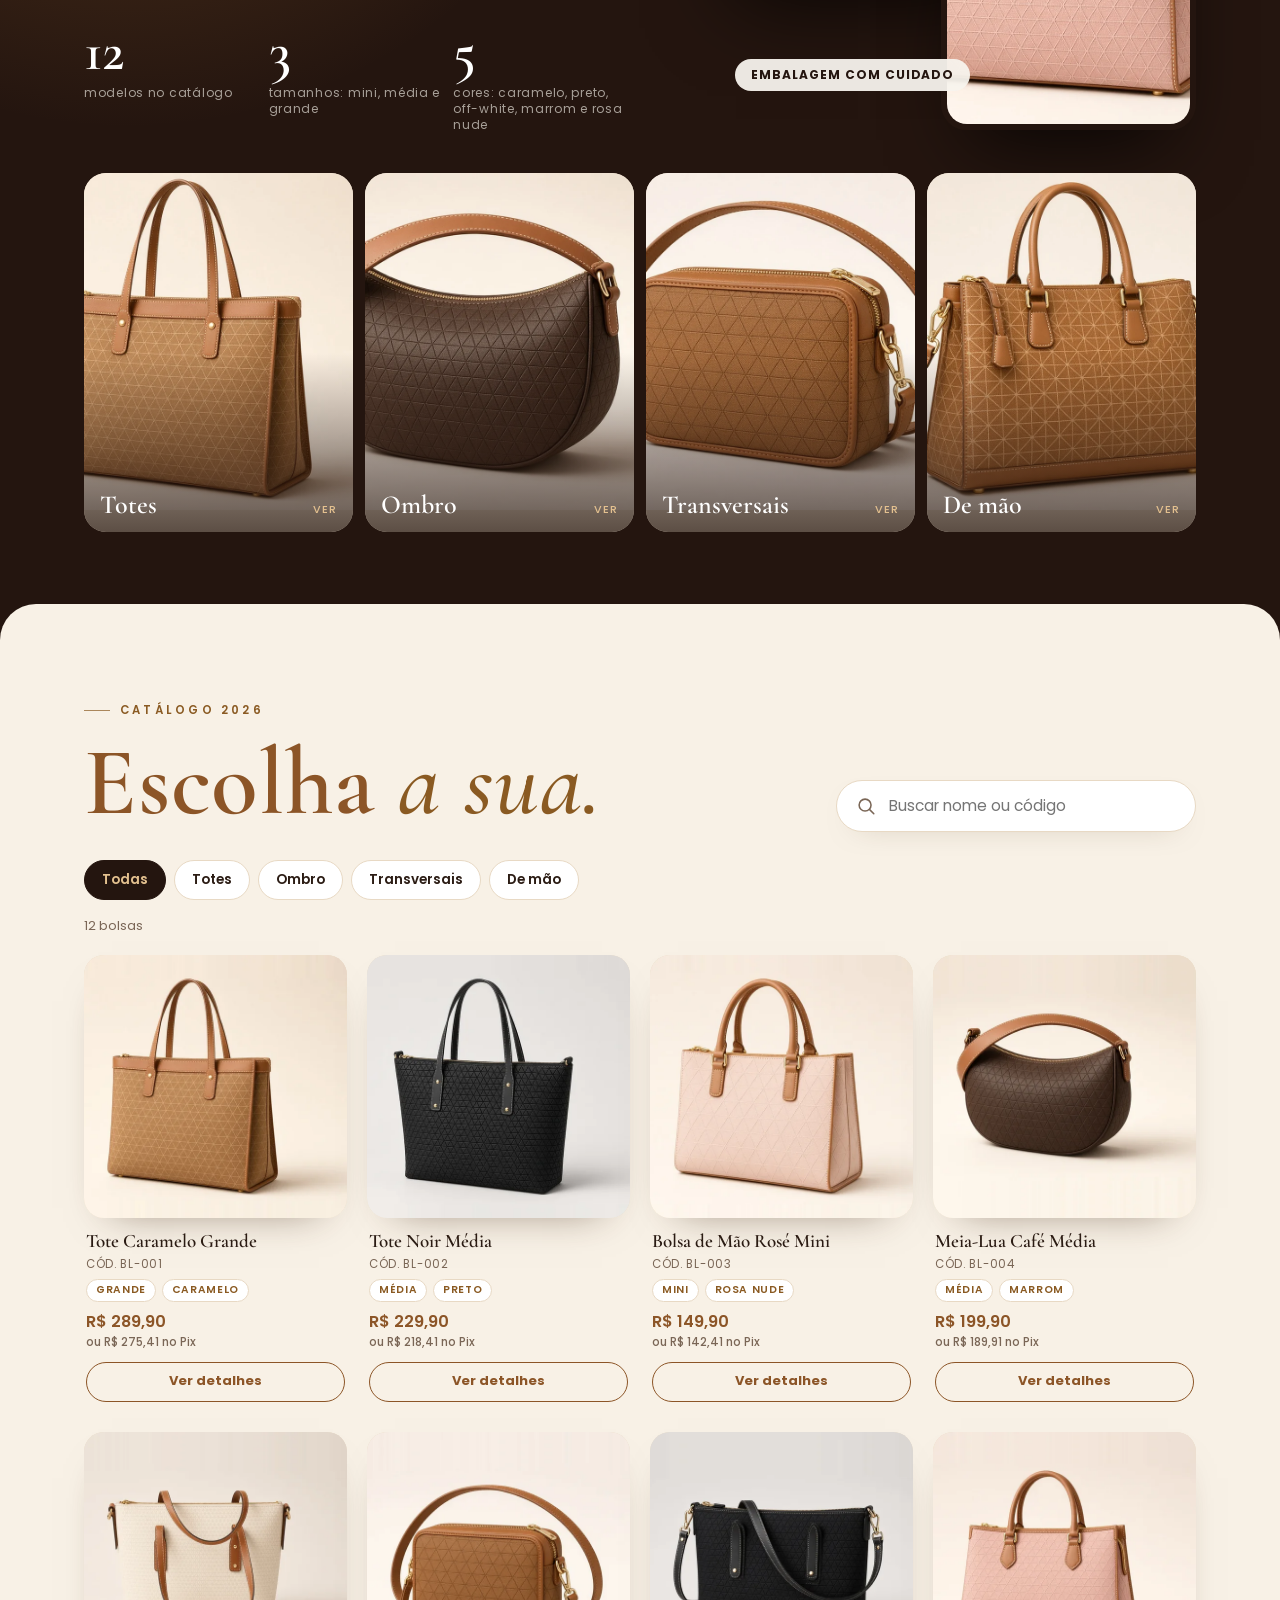
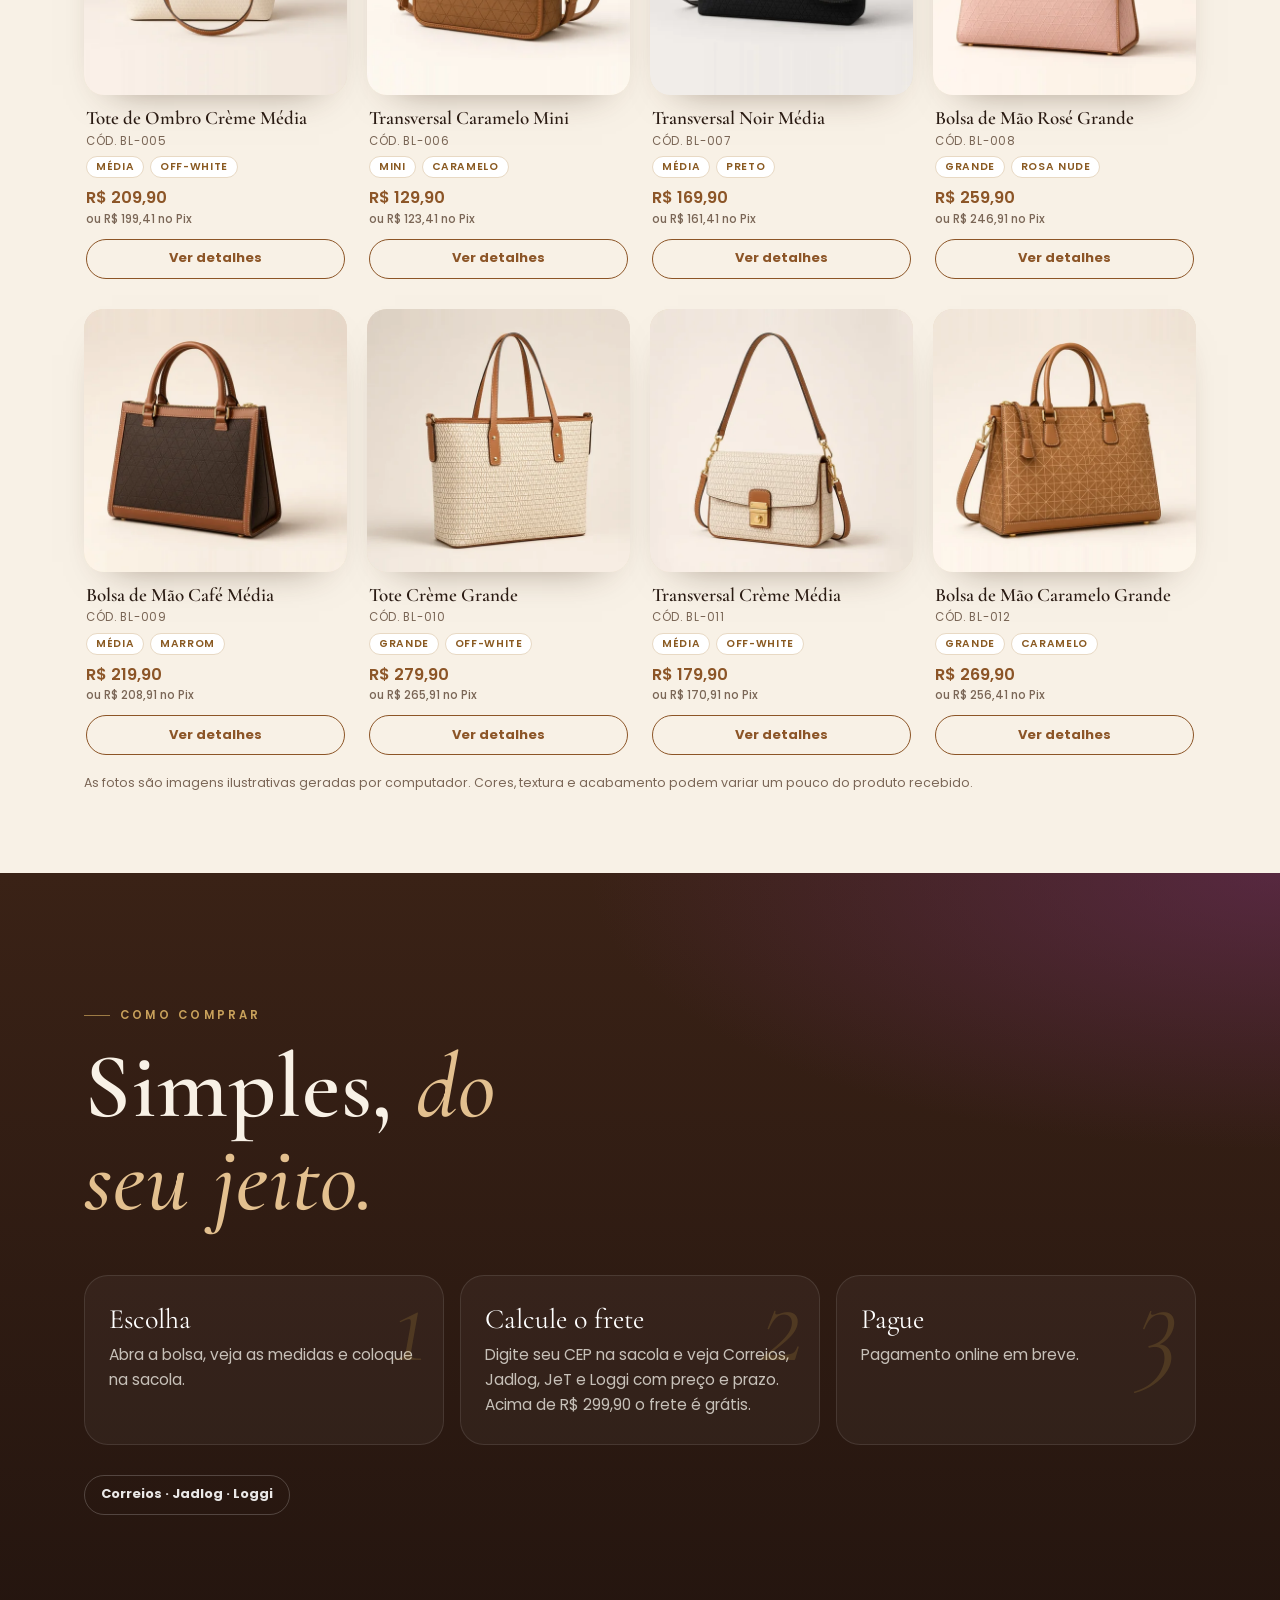
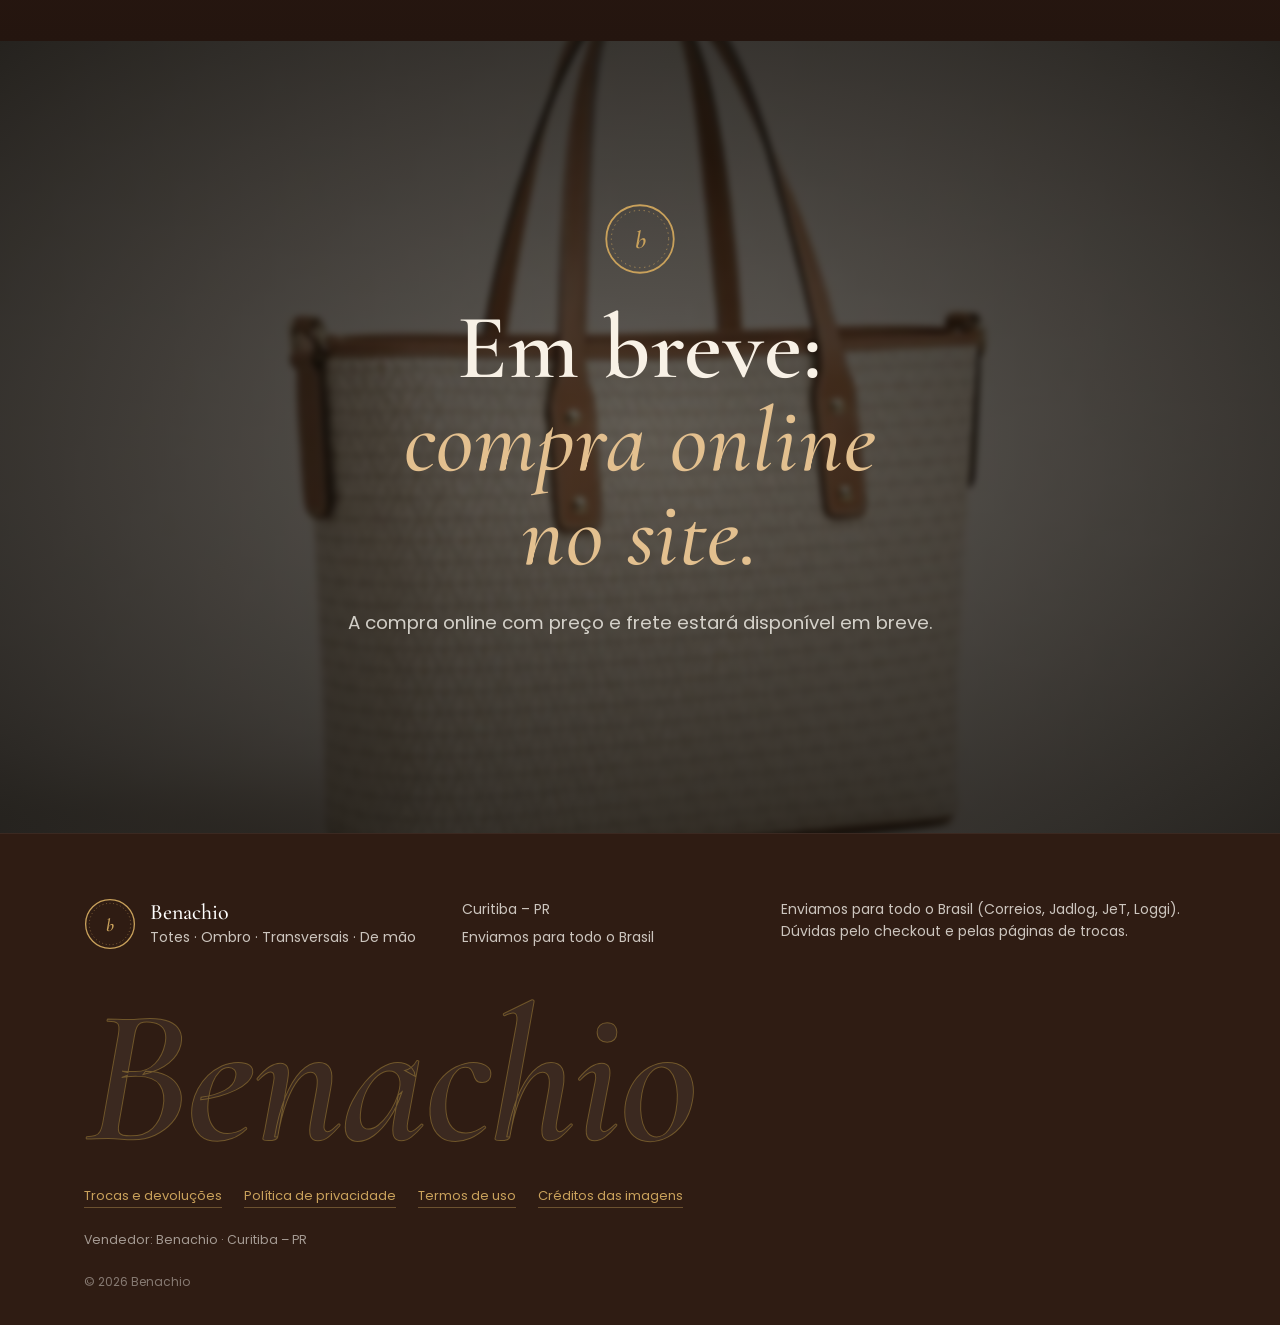
==== commit a59321dd: "Remove Mercado Pago; pagamento online em breve" ====
--- a/index.html
+++ b/index.html
@@ -4,7 +4,7 @@
 <meta charset="utf-8">
 <meta name="viewport" content="width=device-width, initial-scale=1, viewport-fit=cover">
 <title>Benachio | Totes, bolsas de ombro, transversais e de mão · Curitiba</title>
-<meta name="description" content="Benachio: totes, bolsas de ombro, transversais e de mão em caramelo, preto, off-white, marrom e rosa nude. Curitiba, envio para todo o Brasil. Pague no Pix com 5% OFF.">
+<meta name="description" content="Benachio: totes, bolsas de ombro, transversais e de mão em caramelo, preto, off-white, marrom e rosa nude. Curitiba, envio para todo o Brasil. Enviamos para todo o Brasil.">
 <meta name="theme-color" content="#24150f">
 <link rel="canonical" href="https://ricksanches5567-art.github.io/benachio/">
 <link rel="icon" href="favicon.svg" type="image/svg+xml">
@@ -12,7 +12,7 @@
 <meta property="og:locale" content="pt_BR">
 <meta property="og:site_name" content="Benachio">
 <meta property="og:title" content="Benachio">
-<meta property="og:description" content="Totes, ombro, transversais e bolsas de mão. Curitiba | enviamos para todo o Brasil. Pix com 5% OFF.">
+<meta property="og:description" content="Totes, ombro, transversais e bolsas de mão. Curitiba | enviamos para todo o Brasil. Enviamos para todo o Brasil.">
 <meta property="og:url" content="https://ricksanches5567-art.github.io/benachio/">
 <meta property="og:image" content="https://ricksanches5567-art.github.io/benachio/img/og.jpg">
 <meta property="og:image:width" content="1200">
@@ -62,7 +62,7 @@
       <h1 class="hero__title">Bena<em>chio</em></h1>
       <p class="hero__tag">Bolsas para todos os seus dias.</p>
       <p class="hero__sub">Totes, bolsas de ombro, transversais e de mão em caramelo, preto, off-white, marrom e rosa nude. Enviamos para todo o Brasil.</p>
-      <p class="hero__promo"><span class="promo__item"><b>5% OFF</b> no Pix</span><i aria-hidden="true">✦</i><span class="promo__item"><b>Frete grátis</b> acima de R$ 299,90</span></p>
+      <p class="hero__promo"><span class="promo__item"><b>Frete grátis</b> acima de R$ 299,90</span></p>
       <div class="hero__cta">
         <a class="btn btn--glow" href="#catalogo">Ver catálogo <span class="btn__arrow" aria-hidden="true">→</span></a>
         
@@ -71,8 +71,8 @@
   </section>
 
   <div class="ticker" aria-hidden="true"><div class="ticker__track">
-    <span>Totes</span><i>✦</i><span>Bolsas de ombro</span><i>✦</i><span>Transversais</span><i>✦</i><span>Bolsas de mão</span><i>✦</i><span>Pix com 5% OFF</span><i>✦</i><span>Frete grátis acima de R$ 299,90</span><i>✦</i><span>Enviamos para todo o Brasil</span><i>✦</i>
-    <span>Totes</span><i>✦</i><span>Bolsas de ombro</span><i>✦</i><span>Transversais</span><i>✦</i><span>Bolsas de mão</span><i>✦</i><span>Pix com 5% OFF</span><i>✦</i><span>Frete grátis acima de R$ 299,90</span><i>✦</i><span>Enviamos para todo o Brasil</span><i>✦</i>
+    <span>Totes</span><i>✦</i><span>Bolsas de ombro</span><i>✦</i><span>Transversais</span><i>✦</i><span>Bolsas de mão</span><i>✦</i><span>Frete grátis acima de R$ 299,90</span><i>✦</i><span>Enviamos para todo o Brasil</span><i>✦</i>
+    <span>Totes</span><i>✦</i><span>Bolsas de ombro</span><i>✦</i><span>Transversais</span><i>✦</i><span>Bolsas de mão</span><i>✦</i><span>Frete grátis acima de R$ 299,90</span><i>✦</i><span>Enviamos para todo o Brasil</span><i>✦</i>
   </div></div>
 
   <section class="manifesto section" id="experiencia">
@@ -125,10 +125,10 @@
       <ol class="steps">
         <li class="step"><span class="step__n">1</span><h3>Escolha</h3><p>Abra a bolsa, veja as medidas e coloque na sacola.</p></li>
         <li class="step"><span class="step__n">2</span><h3>Calcule o frete</h3><p>Digite seu CEP na sacola e veja Correios, Jadlog, JeT e Loggi com preço e prazo. Acima de R$ 299,90 o frete é grátis.</p></li>
-        <li class="step"><span class="step__n">3</span><h3>Pague</h3><p>Pagamento seguro pelo Mercado Pago, com o frete incluso: no Pix as bolsas saem com 5% OFF, ou parcele no cartão / pague no boleto.</p></li>
+        <li class="step"><span class="step__n">3</span><h3>Pague</h3><p>Pagamento online em breve.</p></li>
       </ol>
       <div class="pay-badges" aria-label="Formas de pagamento">
-        <span class="pay pay--mp">Mercado Pago</span><span class="pay">Pix · 5% OFF</span><span class="pay">Cartão · Boleto</span><span class="pay">Correios · Jadlog · Loggi</span>
+        <span class="pay">Correios · Jadlog · Loggi</span>
       </div>
     </div>
   </section>
@@ -186,8 +186,8 @@
       </div>
       <p class="pay-msg" id="payMsg" role="alert" hidden></p>
       <button class="btn btn--grad btn--block" id="cartNext" hidden>Continuar para entrega e pagamento</button>
-      <button class="btn btn--mp btn--block" id="checkoutMp" type="button" hidden>Pagar com Mercado Pago</button>
-      <p class="mp-secure" id="mpSecure"><svg viewBox="0 0 24 24" class="ic-line" aria-hidden="true"><rect x="5" y="10.5" width="14" height="10" rx="2"/><path d="M8 10.5V8a4 4 0 0 1 8 0v2.5"/></svg><span id="mpSecureTxt">Pix, cartão ou boleto · ambiente seguro do Mercado Pago</span></p>
+      <button class="btn btn--mp btn--block" id="checkoutMp" type="button" hidden disabled>Pagamento online em breve</button>
+      <p class="mp-secure" id="mpSecure"><svg viewBox="0 0 24 24" class="ic-line" aria-hidden="true"><rect x="5" y="10.5" width="14" height="10" rx="2"/><path d="M8 10.5V8a4 4 0 0 1 8 0v2.5"/></svg><span id="mpSecureTxt">Pagamento online em breve</span></p>
       <p class="legal-note" id="legalNote" hidden>Ao pagar você concorda com os <a href="termos.html" target="_blank" rel="noopener">Termos de uso</a> e a <a href="privacidade.html" target="_blank" rel="noopener">Política de privacidade</a>. Arrependimento em até 7 dias: veja <a href="trocas.html" target="_blank" rel="noopener">Trocas e devoluções</a>.</p>
       <button class="btn btn--wa btn--block" id="checkoutWa" type="button" hidden><svg aria-hidden="true"><use href="#ic-wa"/></svg><span id="checkoutWaLabel">Finalizar pelo WhatsApp</span></button>
     </div>
--- a/css/style.css
+++ b/css/style.css
@@ -423,7 +423,7 @@
 }
 
 /* =====================================================================
-   Checkout (frete em tempo real + Mercado Pago) — na paleta v2
+   Checkout (frete em tempo real) — na paleta v2
    ===================================================================== */
 .btn--grad{background:var(--plum);color:#fff;border:0}
 .btn--grad:hover{background:var(--plum-2)}
@@ -464,7 +464,7 @@
 .drawer__foot #checkoutWa{min-height:46px}
 @media (max-height:760px),(max-width:480px){.drawer__foot .alt-contact{font-size:12px}}
 
-/* volta do Mercado Pago */
+/* volta do pagamento */
 .order{display:grid;place-items:center;padding:18px}
 .order__panel{position:relative;width:min(460px,100%);max-height:calc(100svh - 36px);overflow:auto;background:var(--cream);color:var(--text);border-radius:28px;padding:34px 26px 26px;text-align:center;box-shadow:0 30px 80px -20px rgba(0,0,0,.6);animation:up .45s var(--ease-out)}
 .order__panel::before{content:"";position:absolute;inset:0 0 auto 0;height:6px;background:linear-gradient(90deg,var(--plum),var(--rose-2),var(--gold));border-radius:28px 28px 0 0}
